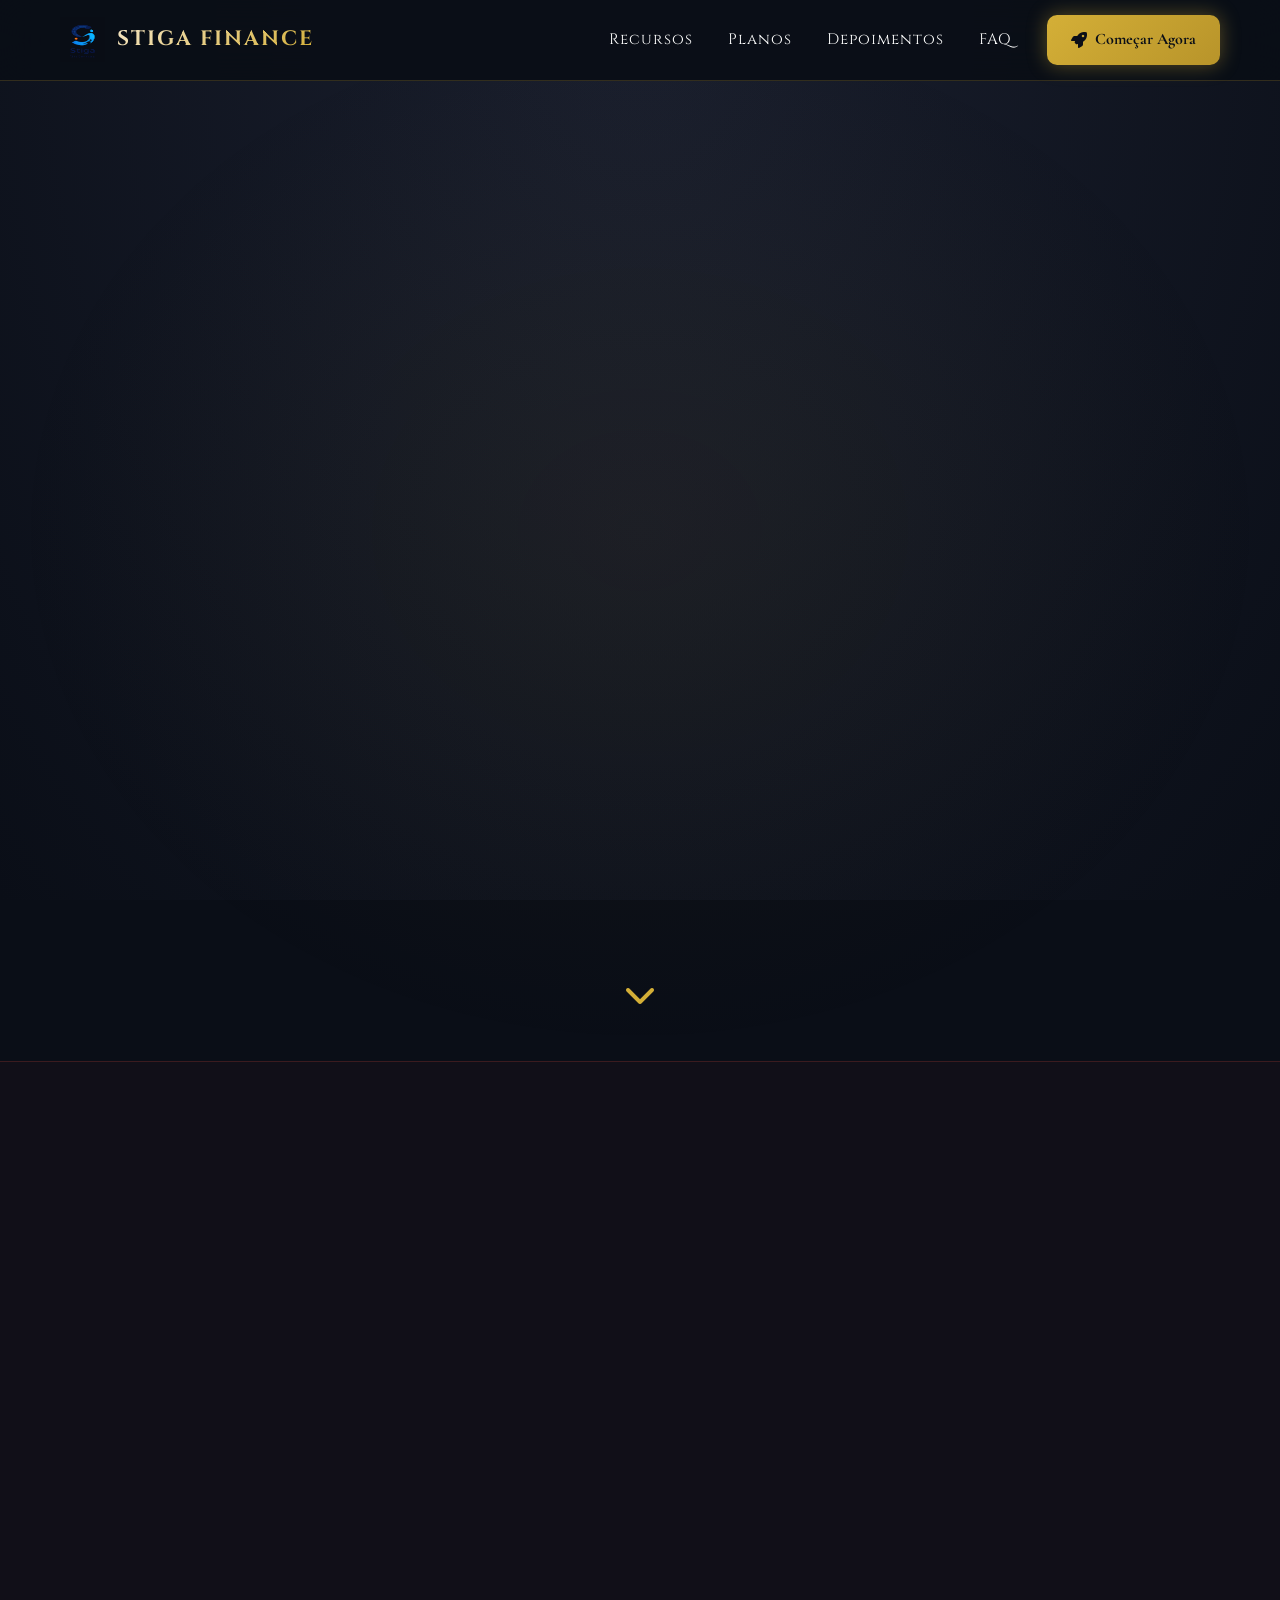
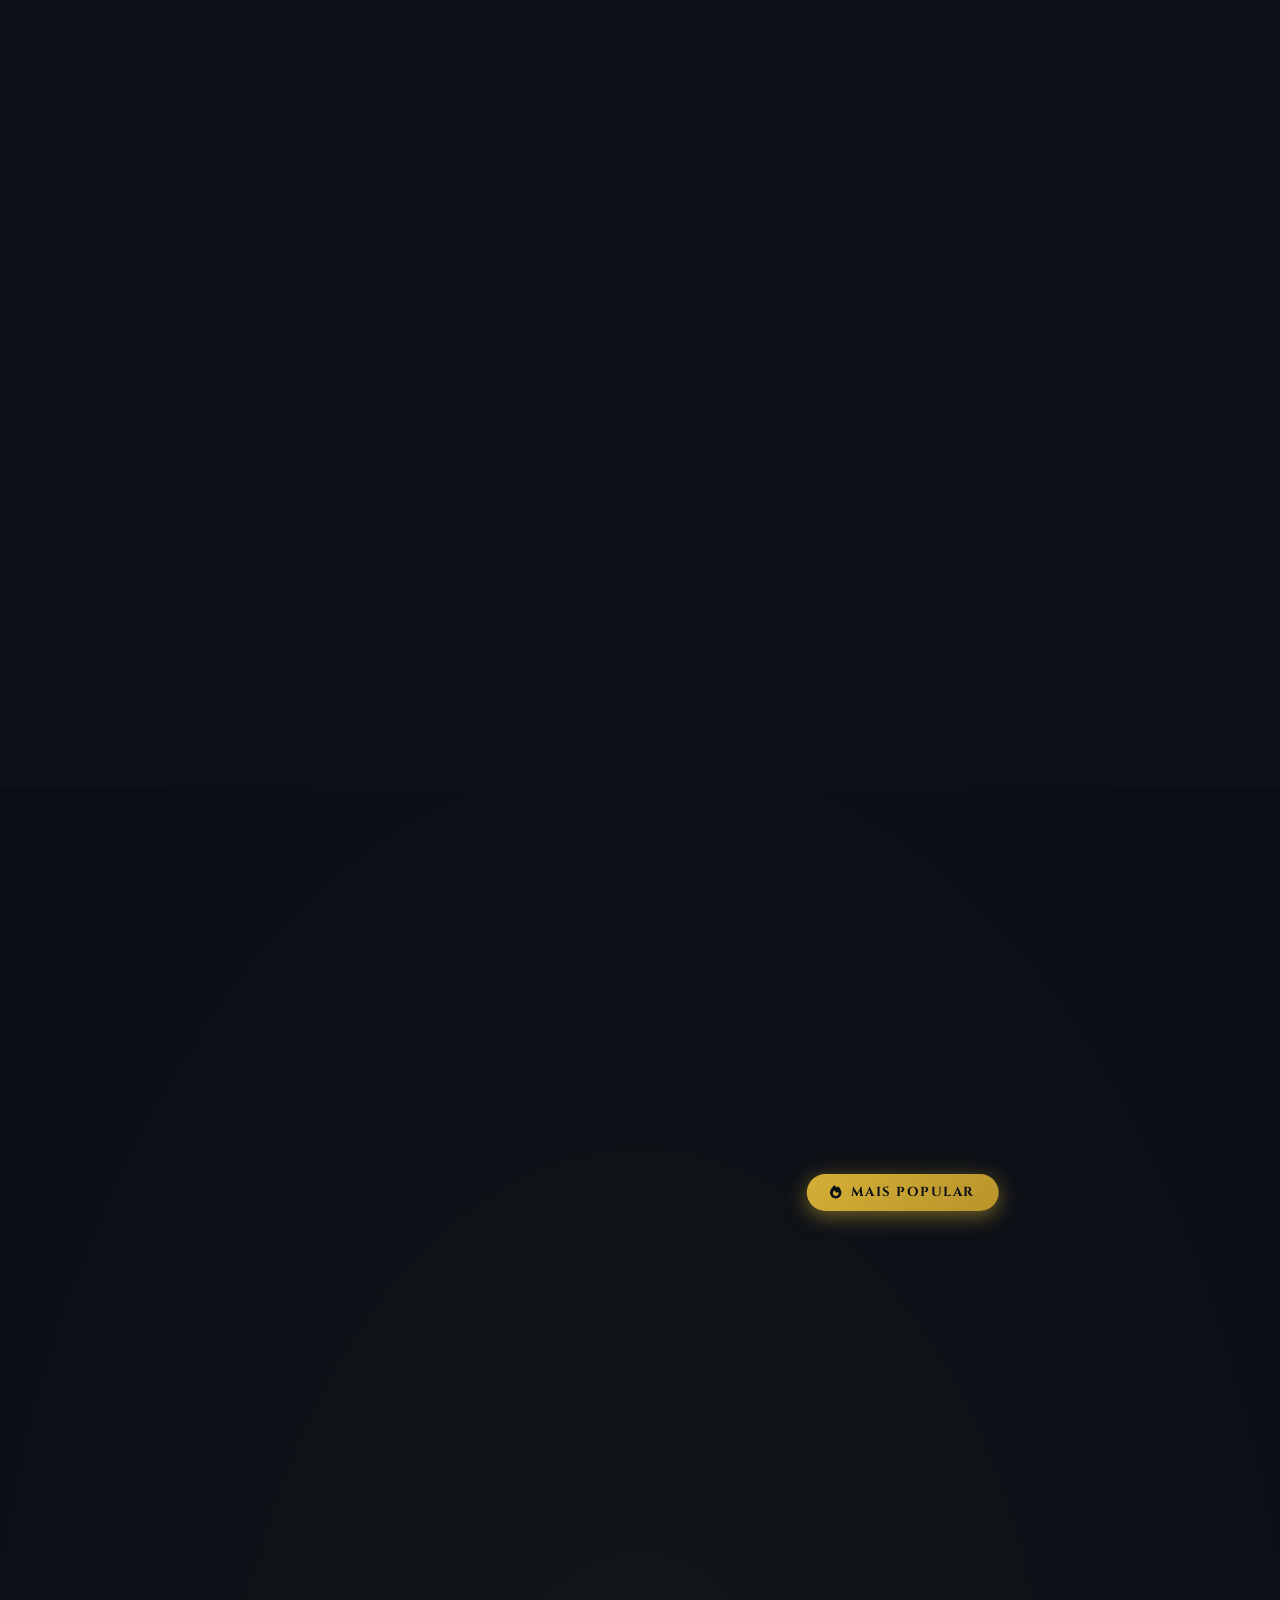
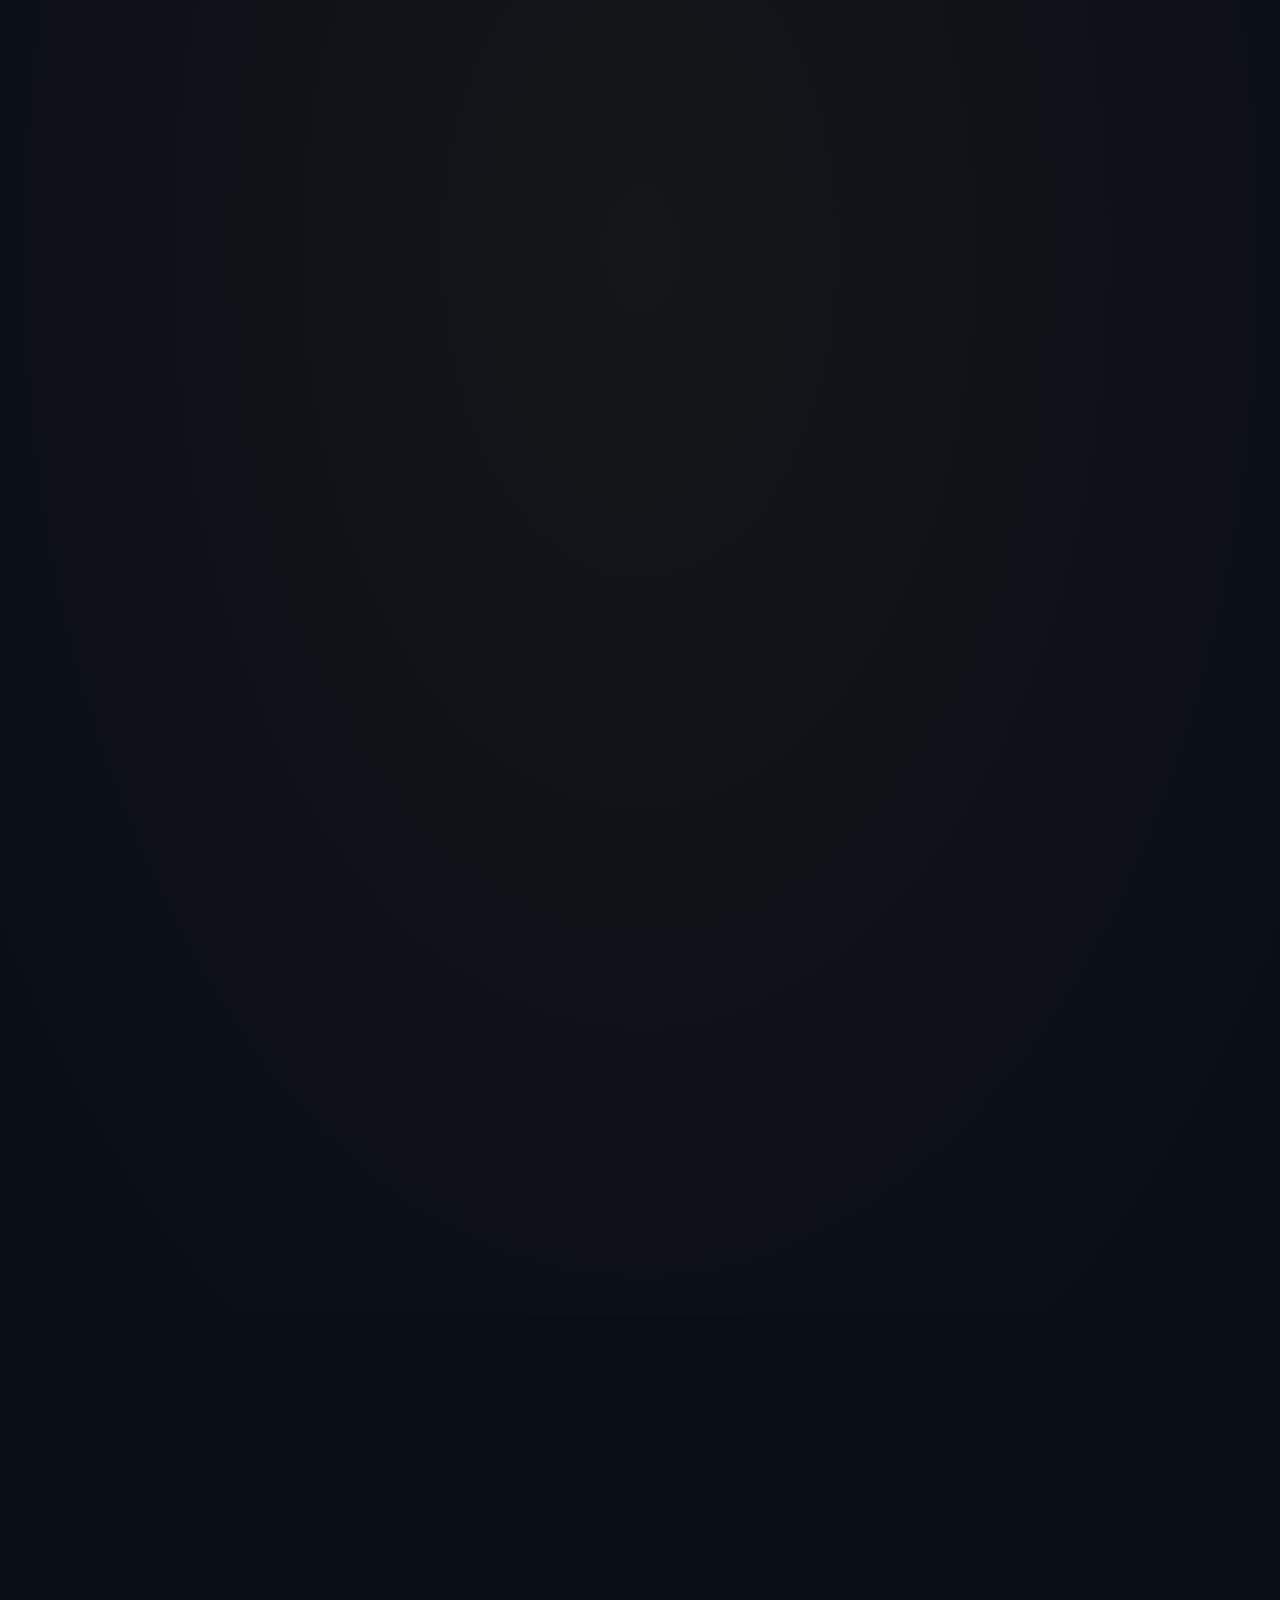
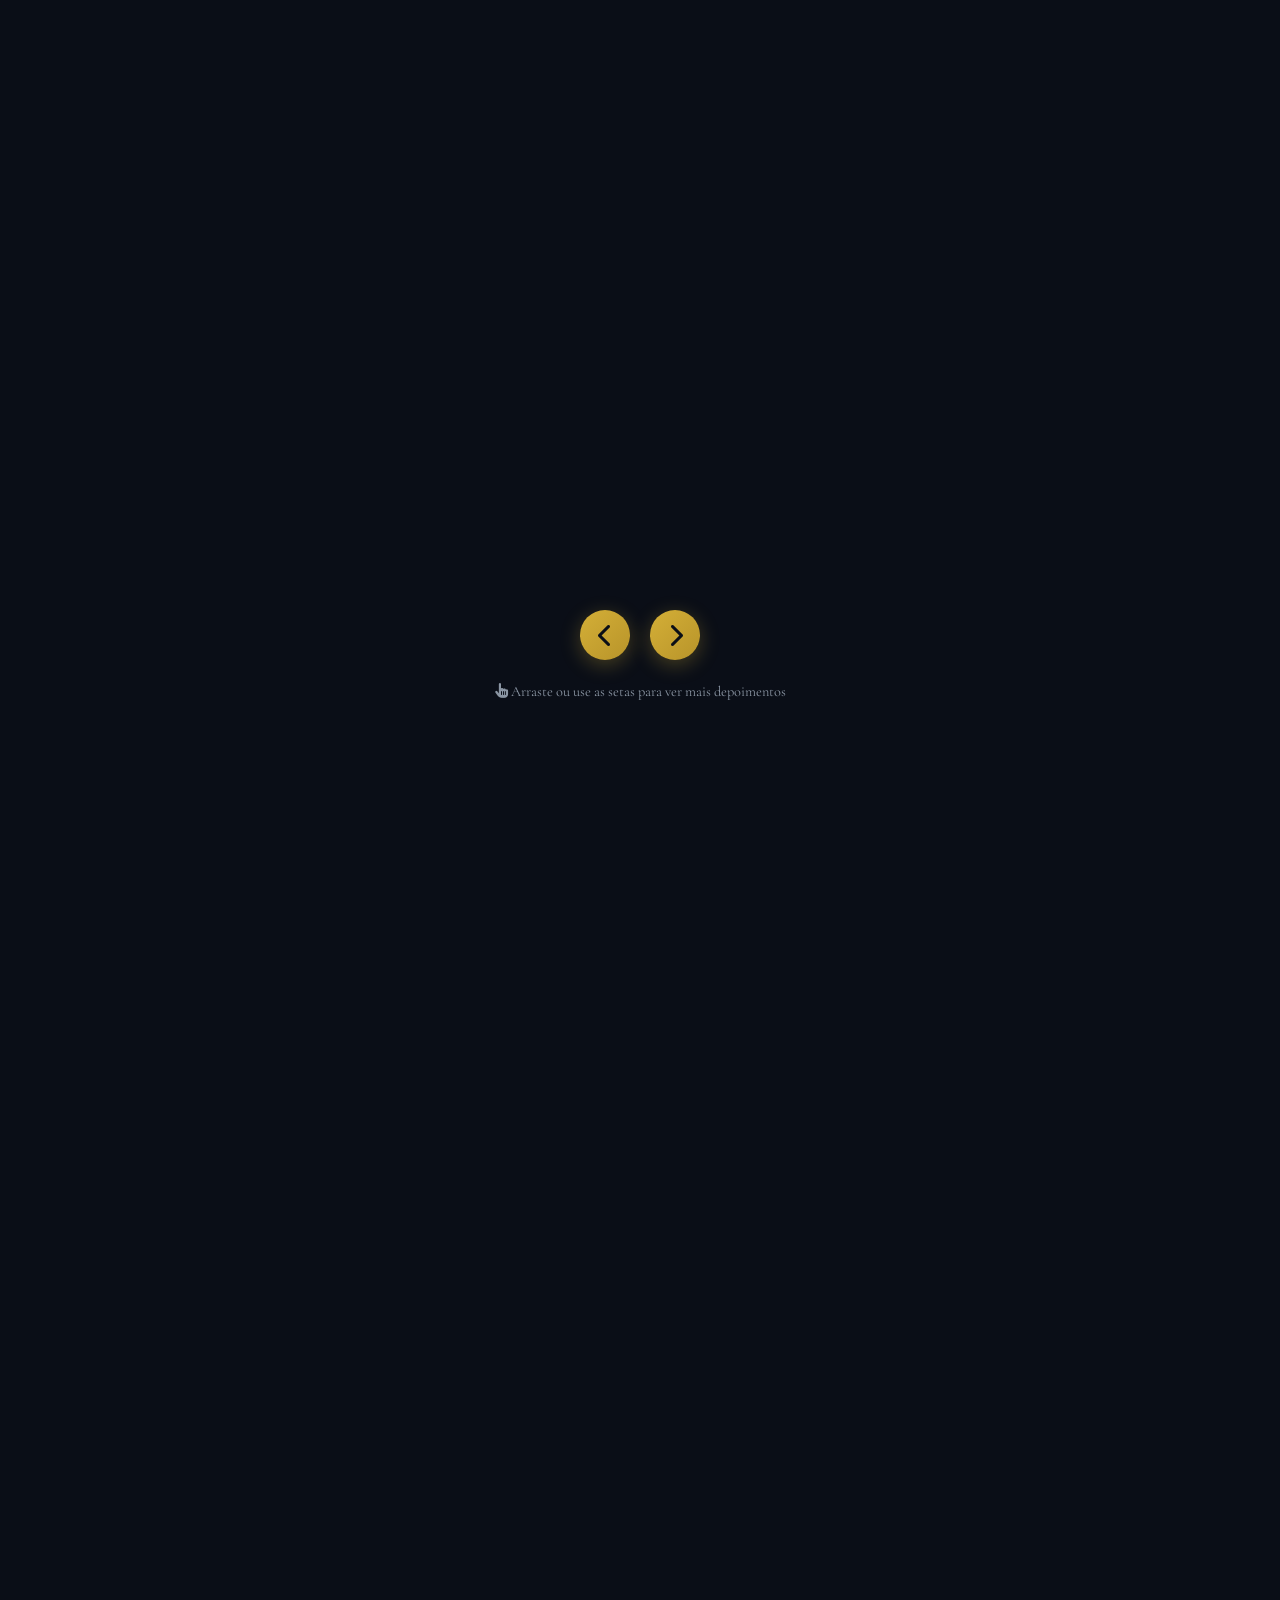
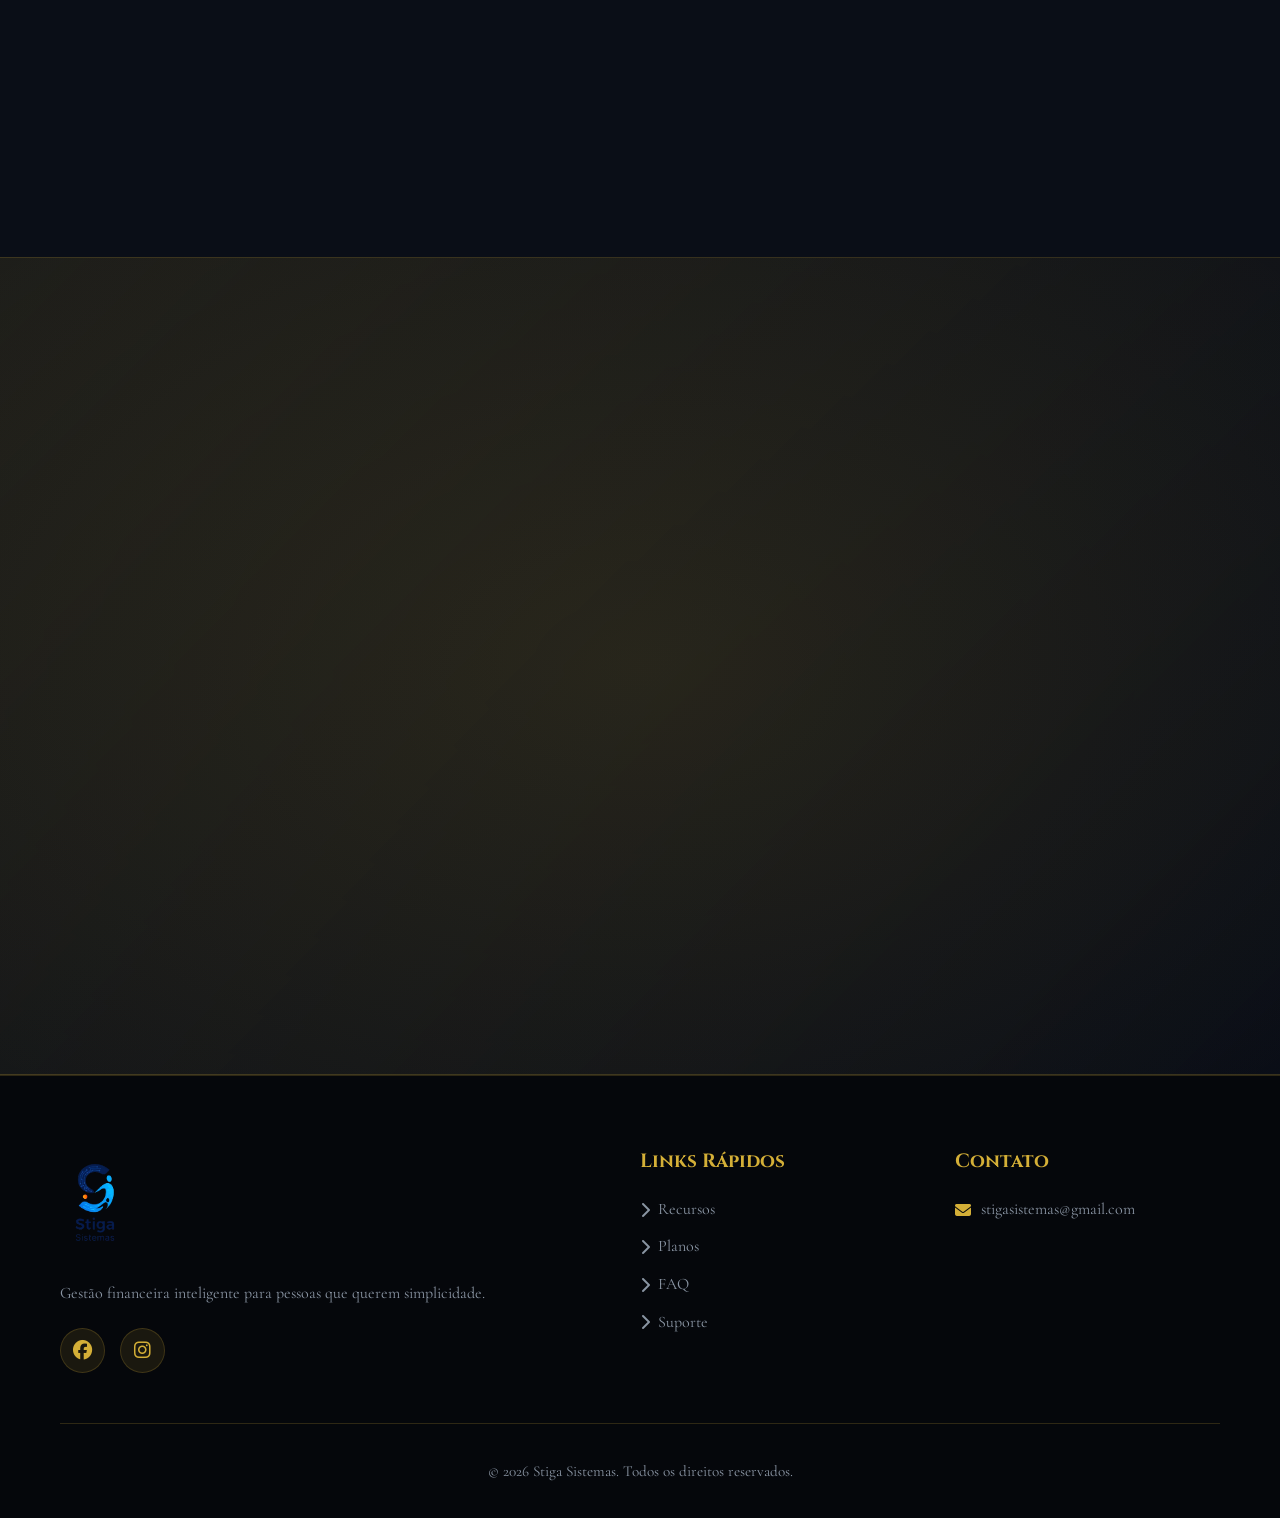
==== landing-page-pro.html @ 9b71aa1e "feat: landing page stiga finance" ====
<!DOCTYPE html>
<html lang="pt-BR">
<head>
    <meta charset="UTF-8">
    <meta name="viewport" content="width=device-width, initial-scale=1.0">
    <title>Stiga Finance - Gestão Financeira Inteligente | Abandone as Planilhas</title>
    <meta name="description" content="Pare de perder tempo com planilhas do Excel. Gerencie suas finanças de forma simples, rápida e organizada com o Stiga Finance. A partir de R$ 9,90/mês.">
    <link rel="icon" href="logo-stiga.png" type="image/png">
    <link href="https://fonts.googleapis.com/css2?family=Cinzel:wght@400;600;700&family=Cormorant+Garamond:wght@300;400;500;600&display=swap" rel="stylesheet">
    <link rel="stylesheet" href="https://cdnjs.cloudflare.com/ajax/libs/font-awesome/6.4.0/css/all.min.css">
    <link rel="stylesheet" href="landing-page-pro.css">
    <link rel="stylesheet" href="landing-mobile.css">
</head>
<body>
    <!-- PARTICLES BACKGROUND -->
    <div id="particles-js"></div>
    
    <!-- NAVEGAÇÃO -->
    <nav class="navbar" id="navbar">
        <div class="nav-container">
            <div class="nav-logo">
                <img src="logo-stiga.png" alt="Stiga Finance" class="logo-img">
                <span class="logo-text">STIGA FINANCE</span>
            </div>
            <div class="nav-links" id="navLinks">
                <a href="#recursos" class="nav-link">Recursos</a>
                <a href="#planos" class="nav-link">Planos</a>
                <a href="#depoimentos" class="nav-link">Depoimentos</a>
                <a href="#faq" class="nav-link">FAQ</a>
                <a href="#planos" class="btn-cta glow-btn">
                    <i class="fas fa-rocket"></i> Começar Agora
                </a>
            </div>
            <button class="mobile-menu-btn" onclick="toggleMobileMenu()">
                <span></span>
                <span></span>
                <span></span>
            </button>
        </div>
    </nav>

    <!-- HERO SECTION -->
    <section class="hero">
        <div class="hero-gradient"></div>
        <div class="hero-container">
            <div class="hero-content animate-on-scroll">
                <div class="hero-badge pulse-animation">
                    <i class="fas fa-fire"></i> Mais de 1.000 pessoas já organizaram suas finanças
                </div>
                <h1 class="hero-title">
                    Pare de <span class="highlight gradient-text">Sofrer</span> com<br>
                    <span class="typewriter">Planilhas do Excel</span>
                </h1>
                <p class="hero-subtitle">
                    Gerencie suas finanças de forma <strong>simples, rápida e organizada</strong>. 
                    Sem complicações, sem fórmulas quebradas, sem dores de cabeça.
                </p>
                
                <!-- STATS COUNTER -->
                <div class="stats-row">
                    <div class="stat-item">
                        <div class="stat-number" data-target="1000">0</div>
                        <div class="stat-label">Usuários Ativos</div>
                    </div>
                    <div class="stat-item">
                        <div class="stat-number" data-target="50000">0</div>
                        <div class="stat-label">Transações</div>
                    </div>
                    <div class="stat-item">
                        <div class="stat-number" data-target="98">0</div>
                        <div class="stat-label">% Satisfação</div>
                    </div>
                </div>

                <div class="hero-benefits">
                    <div class="benefit-item">
                        <i class="fas fa-check-circle"></i> Controle total de gastos
                    </div>
                    <div class="benefit-item">
                        <i class="fas fa-check-circle"></i> Parcelamentos organizados
                    </div>
                    <div class="benefit-item">
                        <i class="fas fa-check-circle"></i> Gráficos automáticos
                    </div>
                    <div class="benefit-item">
                        <i class="fas fa-check-circle"></i> Funciona em qualquer dispositivo
                    </div>
                </div>
                
                <div class="hero-cta">
                    <a href="#planos" class="btn-primary glow-btn mega-btn">
                        <span>Quero Organizar Minhas Finanças Agora</span>
                        <i class="fas fa-arrow-right"></i>
                    </a>
                    <p class="hero-guarantee">
                        <i class="fas fa-shield-alt"></i> Pagamento 100% seguro via Kiwify
                    </p>
                </div>
            </div>
            
            <div class="hero-video animate-on-scroll" data-delay="200">
                <div class="video-container floating">
                    <div class="video-glow"></div>
                    <div class="video-wrapper">
                        <div class="video-placeholder" id="videoPlaceholder">
                            <div class="play-button pulse-animation">
                                <i class="fas fa-play"></i>
                            </div>
                            <p><i class="fas fa-video"></i> Assista o vídeo e veja como funciona</p>
                        </div>
                        <!-- AQUI VAI SEU VÍDEO VSL -->
                        <!-- <iframe id="vslVideo" style="display:none;" src="SUA_URL_DO_VIDEO" frameborder="0" allowfullscreen></iframe> -->
                    </div>
                </div>
            </div>
        </div>
        
        <!-- SCROLL INDICATOR -->
        <div class="scroll-indicator">
            <i class="fas fa-chevron-down"></i>
        </div>
    </section>

    <!-- PROBLEMA -->
    <section class="problem">
        <div class="container">
            <div class="section-header animate-on-scroll">
                <div class="section-badge">
                    <i class="fas fa-exclamation-triangle"></i> OS PROBLEMAS
                </div>
                <h2 class="section-title">Você Está Cansado de...</h2>
            </div>
            <div class="problem-grid">
                <div class="problem-card animate-on-scroll card-hover" data-delay="0">
                    <div class="card-glow"></div>
                    <div class="problem-icon shake-on-hover">😫</div>
                    <h3>Planilhas Complicadas</h3>
                    <p>Fórmulas quebradas, células perdidas, arquivos corrompidos...</p>
                    <div class="card-shine"></div>
                </div>
                <div class="problem-card animate-on-scroll card-hover" data-delay="100">
                    <div class="card-glow"></div>
                    <div class="problem-icon shake-on-hover">⏰</div>
                    <h3>Perder Tempo</h3>
                    <p>Horas formatando, organizando e tentando fazer a planilha funcionar...</p>
                    <div class="card-shine"></div>
                </div>
                <div class="problem-card animate-on-scroll card-hover" data-delay="200">
                    <div class="card-glow"></div>
                    <div class="problem-icon shake-on-hover">😰</div>
                    <h3>Não Saber Onde Está o Dinheiro</h3>
                    <p>Dinheiro some e você não sabe para onde foi...</p>
                    <div class="card-shine"></div>
                </div>
                <div class="problem-card animate-on-scroll card-hover" data-delay="300">
                    <div class="card-glow"></div>
                    <div class="problem-icon shake-on-hover">💸</div>
                    <h3>Contas Atrasadas</h3>
                    <p>Esquece parcelamentos e acaba pagando juros...</p>
                    <div class="card-shine"></div>
                </div>
            </div>
        </div>
    </section>

    <!-- SOLUÇÃO -->
    <section class="solution">
        <div class="container">
            <div class="solution-content">
                <div class="solution-text animate-on-scroll">
                    <div class="section-badge">
                        <i class="fas fa-lightbulb"></i> A SOLUÇÃO
                    </div>
                    <h2 class="section-title">
                        Stiga Finance:<br>
                        <span class="highlight gradient-text">Tudo em um Só Lugar</span>
                    </h2>
                    <p class="solution-description">
                        Um sistema completo de gestão financeira feito especialmente para pessoas que 
                        <strong>querem simplicidade</strong> e <strong>organização</strong>, sem complicação.
                    </p>
                    <ul class="solution-list">
                        <li class="fade-in-item">
                            <i class="fas fa-sparkles"></i>
                            <div>
                                <strong>Interface simples e intuitiva</strong>
                                <span>Qualquer pessoa usa</span>
                            </div>
                        </li>
                        <li class="fade-in-item">
                            <i class="fas fa-chart-line"></i>
                            <div>
                                <strong>Gráficos automáticos</strong>
                                <span>Visualize seus gastos instantaneamente</span>
                            </div>
                        </li>
                        <li class="fade-in-item">
                            <i class="fas fa-credit-card"></i>
                            <div>
                                <strong>Controle de parcelamentos</strong>
                                <span>Nunca mais esqueça uma conta</span>
                            </div>
                        </li>
                        <li class="fade-in-item">
                            <i class="fas fa-bullseye"></i>
                            <div>
                                <strong>Metas financeiras</strong>
                                <span>Economize de verdade</span>
                            </div>
                        </li>
                        <li class="fade-in-item">
                            <i class="fas fa-mobile-alt"></i>
                            <div>
                                <strong>Funciona em qualquer lugar</strong>
                                <span>Celular, tablet ou computador</span>
                            </div>
                        </li>
                        <li class="fade-in-item">
                            <i class="fas fa-cloud"></i>
                            <div>
                                <strong>Dados sempre salvos na nuvem</strong>
                                <span>Nunca perca nada</span>
                            </div>
                        </li>
                    </ul>
                </div>
                <div class="solution-image animate-on-scroll" data-delay="200">
                    <div class="mockup-3d floating">
                        <div class="mockup-glow"></div>
                        <div class="mockup-browser">
                            <div class="browser-header">
                                <span></span><span></span><span></span>
                            </div>
                            <img src="stiga-dashboard-complete.png" alt="Stiga Finance Dashboard Completo" style="padding: 0; width: 100%; border-radius: 0 0 20px 20px;">
                        </div>
                    </div>
                </div>
            </div>
        </div>
    </section>

    <!-- RECURSOS -->
    <section id="recursos" class="features">
        <div class="container">
            <div class="section-header animate-on-scroll">
                <div class="section-badge">
                    <i class="fas fa-star"></i> RECURSOS
                </div>
                <h2 class="section-title">
                    Tudo que Você Precisa para<br>
                    <span class="highlight gradient-text">Controlar Suas Finanças</span>
                </h2>
            </div>
            <div class="features-grid">
                <div class="feature-card animate-on-scroll card-3d" data-delay="0">
                    <div class="feature-icon-wrapper">
                        <i class="fas fa-wallet feature-icon"></i>
                    </div>
                    <h3>Créditos e Débitos</h3>
                    <p>Registre todas suas entradas e saídas de dinheiro em segundos</p>
                    <div class="card-shine"></div>
                </div>
                <div class="feature-card animate-on-scroll card-3d" data-delay="50">
                    <div class="feature-icon-wrapper">
                        <i class="fas fa-chart-pie feature-icon"></i>
                    </div>
                    <h3>Gráficos Inteligentes</h3>
                    <p>Veja para onde seu dinheiro está indo com gráficos automáticos</p>
                    <div class="card-shine"></div>
                </div>
                <div class="feature-card animate-on-scroll card-3d" data-delay="100">
                    <div class="feature-icon-wrapper">
                        <i class="fas fa-receipt feature-icon"></i>
                    </div>
                    <h3>Parcelamentos</h3>
                    <p>Gerencie todas as suas compras parceladas em um só lugar</p>
                    <div class="card-shine"></div>
                </div>
                <div class="feature-card animate-on-scroll card-3d" data-delay="150">
                    <div class="feature-icon-wrapper">
                        <i class="fas fa-bullseye feature-icon"></i>
                    </div>
                    <h3>Metas Financeiras</h3>
                    <p>Defina objetivos e acompanhe seu progresso em tempo real</p>
                    <div class="card-shine"></div>
                </div>
                <div class="feature-card animate-on-scroll card-3d" data-delay="200">
                    <div class="feature-icon-wrapper">
                        <i class="fas fa-calendar-alt feature-icon"></i>
                    </div>
                    <h3>Calendário</h3>
                    <p>Visualize todos os seus compromissos financeiros do mês</p>
                    <div class="card-shine"></div>
                </div>
                <div class="feature-card animate-on-scroll card-3d" data-delay="250">
                    <div class="feature-icon-wrapper">
                        <i class="fas fa-paperclip feature-icon"></i>
                    </div>
                    <h3>Anexar Comprovantes</h3>
                    <p>Guarde fotos de notas fiscais e recibos junto com cada transação</p>
                    <div class="card-shine"></div>
                </div>
                <div class="feature-card animate-on-scroll card-3d" data-delay="300">
                    <div class="feature-icon-wrapper">
                        <i class="fas fa-tags feature-icon"></i>
                    </div>
                    <h3>Tags e Categorias</h3>
                    <p>Organize seus gastos por categorias personalizadas</p>
                    <div class="card-shine"></div>
                </div>
                <div class="feature-card animate-on-scroll card-3d" data-delay="350">
                    <div class="feature-icon-wrapper">
                        <i class="fas fa-file-export feature-icon"></i>
                    </div>
                    <h3>Exportar Dados</h3>
                    <p>Exporte relatórios em PDF ou CSV quando precisar</p>
                    <div class="card-shine"></div>
                </div>
                <div class="feature-card animate-on-scroll card-3d" data-delay="400">
                    <div class="feature-icon-wrapper">
                        <i class="fas fa-shield-alt feature-icon"></i>
                    </div>
                    <h3>100% Seguro</h3>
                    <p>Seus dados protegidos com criptografia de ponta</p>
                    <div class="card-shine"></div>
                </div>
            </div>
        </div>
    </section>

    <!-- COMPARAÇÃO -->
    <section class="comparison">
        <div class="container">
            <div class="section-header animate-on-scroll">
                <h2 class="section-title">Excel vs Stiga Finance</h2>
                <p class="section-subtitle">Veja a diferença</p>
            </div>
            <div class="comparison-table animate-on-scroll">
                <div class="comparison-col">
                    <div class="comparison-header excel">
                        <i class="fas fa-file-excel"></i>
                        <h3>Excel / Planilhas</h3>
                    </div>
                    <div class="comparison-item"><i class="fas fa-times-circle"></i> Complicado de usar</div>
                    <div class="comparison-item"><i class="fas fa-times-circle"></i> Fórmulas quebram</div>
                    <div class="comparison-item"><i class="fas fa-times-circle"></i> Ruim no celular</div>
                    <div class="comparison-item"><i class="fas fa-times-circle"></i> Sem backup automático</div>
                    <div class="comparison-item"><i class="fas fa-times-circle"></i> Gráficos manuais</div>
                    <div class="comparison-item"><i class="fas fa-times-circle"></i> Sem lembretes</div>
                </div>
                <div class="comparison-col highlight-col floating">
                    <div class="comparison-header stiga">
                        <i class="fas fa-crown"></i>
                        <h3>Stiga Finance</h3>
                        <span class="badge pulse-animation">MELHOR OPÇÃO</span>
                    </div>
                    <div class="comparison-item"><i class="fas fa-check-circle"></i> Super simples</div>
                    <div class="comparison-item"><i class="fas fa-check-circle"></i> Tudo automático</div>
                    <div class="comparison-item"><i class="fas fa-check-circle"></i> Perfeito no celular</div>
                    <div class="comparison-item"><i class="fas fa-check-circle"></i> Salva na nuvem</div>
                    <div class="comparison-item"><i class="fas fa-check-circle"></i> Gráficos automáticos</div>
                    <div class="comparison-item"><i class="fas fa-check-circle"></i> Alertas inteligentes</div>
                </div>
            </div>
        </div>
    </section>

    <!-- PLANOS -->
    <section id="planos" class="pricing">
        <div class="pricing-bg"></div>
        <div class="container">
            <div class="section-header animate-on-scroll">
                <div class="section-badge">
                    <i class="fas fa-tag"></i> PLANOS
                </div>
                <h2 class="section-title">Escolha o Melhor Plano para Você</h2>
                <p class="section-subtitle">Comece agora e organize suas finanças de uma vez por todas</p>
            </div>
            <div class="pricing-grid">
                <!-- PLANO MENSAL -->
                <div class="pricing-card animate-on-scroll card-3d" data-delay="0">
                    <div class="pricing-header">
                        <i class="fas fa-calendar-day pricing-icon"></i>
                        <h3>Mensal</h3>
                        <p class="pricing-subtitle">Experimente sem compromisso</p>
                    </div>
                    <div class="pricing-price">
                        <span class="currency">R$</span>
                        <span class="amount">9,90</span>
                        <span class="period">/mês</span>
                    </div>
                    <div class="pricing-billing">Cobrado mensalmente</div>
                    <ul class="pricing-features">
                        <li><i class="fas fa-check"></i> Acesso completo ao sistema</li>
                        <li><i class="fas fa-check"></i> Créditos e débitos ilimitados</li>
                        <li><i class="fas fa-check"></i> Gráficos e relatórios</li>
                        <li><i class="fas fa-check"></i> Backup na nuvem</li>
                        <li><i class="fas fa-check"></i> Suporte por email</li>
                        <li><i class="fas fa-check"></i> Atualizações grátis</li>
                    </ul>
                    <a href="https://pay.kiwify.com.br/GLyZazy" target="_blank" class="btn-pricing">
                        <i class="fas fa-shopping-cart"></i> Começar Agora
                    </a>
                    <div class="card-shine"></div>
                </div>

                <!-- PLANO ANUAL - DESTAQUE -->
                <div class="pricing-card-wrapper">
                    <div class="popular-badge pulse-animation">
                        <i class="fas fa-fire"></i> MAIS POPULAR
                    </div>
                    <div class="pricing-card featured animate-on-scroll card-3d floating" data-delay="100">
                    <div class="pricing-header">
                        <i class="fas fa-crown pricing-icon"></i>
                        <h3>Anual</h3>
                        <p class="pricing-subtitle">Melhor custo-benefício</p>
                    </div>
                    <div class="pricing-price">
                        <span class="currency">R$</span>
                        <span class="amount gradient-text">89,10</span>
                        <span class="period">/ano</span>
                    </div>
                    <div class="pricing-billing">
                        <span class="original-price">De R$ 118,80</span>
                        <span class="discount">ou 9x R$ 9,90</span>
                    </div>
                    <div class="pricing-savings">
                        <div class="savings-badge glow-effect">
                            <i class="fas fa-gift"></i>
                            <strong>3 MESES GRÁTIS</strong>
                            <span>Economize R$ 29,70</span>
                        </div>
                    </div>
                    <ul class="pricing-features">
                        <li><i class="fas fa-check"></i> <strong>Tudo do plano mensal</strong></li>
                        <li><i class="fas fa-check"></i> <strong>3 meses de bônus</strong></li>
                        <li><i class="fas fa-check"></i> Melhor economia</li>
                        <li><i class="fas fa-check"></i> Pague uma vez, use o ano todo</li>
                        <li><i class="fas fa-check"></i> Suporte prioritário</li>
                        <li><i class="fas fa-check"></i> Acesso vitalício a novos recursos</li>
                    </ul>
                    <a href="https://pay.kiwify.com.br/3MvmGIX" target="_blank" class="btn-pricing glow-btn">
                        <i class="fas fa-bolt"></i> Quero o Desconto
                    </a>
                    <p class="pricing-note"><i class="fas fa-clock"></i> Oferta por tempo limitado</p>
                    <div class="urgency-box">
                        <p class="urgency-label">⏰ OFERTA EXPIRA EM</p>
                        <div id="countdown">23:59:59</div>
                        <p class="urgency-vagas">🔥 <span id="vagas-count">23</span> vagas restantes neste preço</p>
                    </div>
                </div><!-- /pricing-card-wrapper -->
            </div>
            <div class="pricing-guarantee animate-on-scroll">
                <div class="guarantee-icon">
                    <i class="fas fa-shield-alt"></i>
                </div>
                <div class="guarantee-text">
                    <strong>Garantia de 100% de Segurança</strong>
                    <p>Pagamento processado pela Kiwify, uma das plataformas mais seguras do Brasil</p>
                </div>
            </div>

            <div class="guarantee-strip animate-on-scroll">
                <div class="guarantee-icon">🛡️</div>
                <h4 class="guarantee-title">GARANTIA DE 7 DIAS</h4>
                <p class="guarantee-text">Não ficou satisfeito? Devolvemos 100% do seu dinheiro.<br>Sem perguntas, sem burocracia.</p>
            </div>

        </div>
    </section>

    <!-- DEPOIMENTOS -->
    <section id="depoimentos" class="testimonials">
        <div class="container">
            <div class="section-header animate-on-scroll">
                <div class="section-badge">
                    <i class="fas fa-star"></i> DEPOIMENTOS
                </div>
                <h2 class="section-title">O Que Nossos Clientes Dizem</h2>
                <div class="rating-display">
                    <div class="stars-large">★★★★★</div>
                    <p>4.9/5.0 baseado em 247 avaliações</p>
                </div>
            </div>
            <div class="testimonials-carousel">
                <!-- DEPOIMENTO 1 -->
                <div class="testimonial-card animate-on-scroll card-hover" data-delay="0">
                    <div class="testimonial-header">
                        <img src="https://i.pravatar.cc/150?img=5" alt="Maria Silva" class="testimonial-avatar">
                        <div class="testimonial-info">
                            <strong>Maria Silva</strong>
                            <span>Empresária, São Paulo</span>
                            <div class="stars">★★★★★</div>
                        </div>
                    </div>
                    <p class="testimonial-text">
                        "Finalmente abandonei o Excel! O Stiga Finance é simples demais de usar e me ajudou 
                        a economizar mais de R$ 500 no primeiro mês."
                    </p>
                    <div class="card-shine"></div>
                </div>

                <!-- DEPOIMENTO 2 -->
                <div class="testimonial-card animate-on-scroll card-hover" data-delay="100">
                    <div class="testimonial-header">
                        <img src="https://i.pravatar.cc/150?img=12" alt="João Santos" class="testimonial-avatar">
                        <div class="testimonial-info">
                            <strong>João Santos</strong>
                            <span>Autônomo, Rio de Janeiro</span>
                            <div class="stars">★★★★★</div>
                        </div>
                    </div>
                    <p class="testimonial-text">
                        "Sempre perdia o controle dos parcelamentos. Agora com o Stiga Finance, 
                        consigo ver tudo de forma clara e nunca mais atrasei uma conta!"
                    </p>
                    <div class="card-shine"></div>
                </div>

                <!-- DEPOIMENTO 3 -->
                <div class="testimonial-card animate-on-scroll card-hover" data-delay="200">
                    <div class="testimonial-header">
                        <img src="https://i.pravatar.cc/150?img=20" alt="Ana Costa" class="testimonial-avatar">
                        <div class="testimonial-info">
                            <strong>Ana Costa</strong>
                            <span>Professora, Minas Gerais</span>
                            <div class="stars">★★★★★</div>
                        </div>
                    </div>
                    <p class="testimonial-text">
                        "Melhor investimento que fiz! R$ 9,90 não é nada perto da paz que tenho 
                        sabendo exatamente para onde meu dinheiro está indo."
                    </p>
                    <div class="card-shine"></div>
                </div>

                <!-- DEPOIMENTO 4 -->
                <div class="testimonial-card animate-on-scroll card-hover" data-delay="0">
                    <div class="testimonial-header">
                        <img src="https://i.pravatar.cc/150?img=33" alt="Pedro Oliveira" class="testimonial-avatar">
                        <div class="testimonial-info">
                            <strong>Pedro Oliveira</strong>
                            <span>Designer, Paraná</span>
                            <div class="stars">★★★★★</div>
                        </div>
                    </div>
                    <p class="testimonial-text">
                        "A interface é linda e super intuitiva! Como designer, sou exigente com UX e o Stiga 
                        Finance me surpreendeu. Minha esposa que não é de tecnologia também usa sem problemas."
                    </p>
                    <div class="card-shine"></div>
                </div>

                <!-- DEPOIMENTO 5 -->
                <div class="testimonial-card animate-on-scroll card-hover" data-delay="100">
                    <div class="testimonial-header">
                        <img src="https://i.pravatar.cc/150?img=47" alt="Carla Mendes" class="testimonial-avatar">
                        <div class="testimonial-info">
                            <strong>Carla Mendes</strong>
                            <span>Advogada, Bahia</span>
                            <div class="stars">★★★★★</div>
                        </div>
                    </div>
                    <p class="testimonial-text">
                        "Os gráficos me ajudaram a entender onde estava gastando demais. Cortei despesas 
                        desnecessárias e já no segundo mês tinha economizado o suficiente para viajar!"
                    </p>
                    <div class="card-shine"></div>
                </div>

                <!-- DEPOIMENTO 6 -->
                <div class="testimonial-card animate-on-scroll card-hover" data-delay="200">
                    <div class="testimonial-header">
                        <img src="https://i.pravatar.cc/150?img=68" alt="Roberto Lima" class="testimonial-avatar">
                        <div class="testimonial-info">
                            <strong>Roberto Lima</strong>
                            <span>Comerciante, Pernambuco</span>
                            <div class="stars">★★★★★</div>
                        </div>
                    </div>
                    <p class="testimonial-text">
                        "Como comerciante, preciso separar dinheiro pessoal do negócio. O Stiga Finance me ajudou 
                        nisso e pela primeira vez em anos consegui montar uma reserva de emergência!"
                    </p>
                    <div class="card-shine"></div>
                </div>

                <!-- DEPOIMENTO 7 -->
                <div class="testimonial-card animate-on-scroll card-hover" data-delay="0">
                    <div class="testimonial-header">
                        <img src="https://i.pravatar.cc/150?img=32" alt="Fernanda Alves" class="testimonial-avatar">
                        <div class="testimonial-info">
                            <strong>Fernanda Alves</strong>
                            <span>Enfermeira, Ceará</span>
                            <div class="stars">★★★★★</div>
                        </div>
                    </div>
                    <p class="testimonial-text">
                        "Com meus turnos irregulares, eu sempre me perdia nas contas. Agora o Stiga Finance me 
                        avisa tudo! Nunca mais esqueci de pagar uma conta. Recomendo muito!"
                    </p>
                    <div class="card-shine"></div>
                </div>

                <!-- DEPOIMENTO 8 -->
                <div class="testimonial-card animate-on-scroll card-hover" data-delay="100">
                    <div class="testimonial-header">
                        <img src="https://i.pravatar.cc/150?img=59" alt="Carlos Rodrigues" class="testimonial-avatar">
                        <div class="testimonial-info">
                            <strong>Carlos Rodrigues</strong>
                            <span>Engenheiro, Santa Catarina</span>
                            <div class="stars">★★★★★</div>
                        </div>
                    </div>
                    <p class="testimonial-text">
                        "Testei vários aplicativos e o Stiga Finance é disparado o melhor! Funciona perfeitamente 
                        no celular e no computador. Sincroniza tudo na nuvem automaticamente."
                    </p>
                    <div class="card-shine"></div>
                </div>

                <!-- DEPOIMENTO 9 -->
                <div class="testimonial-card animate-on-scroll card-hover" data-delay="200">
                    <div class="testimonial-header">
                        <img src="https://i.pravatar.cc/150?img=44" alt="Juliana Martins" class="testimonial-avatar">
                        <div class="testimonial-info">
                            <strong>Juliana Martins</strong>
                            <span>Psicóloga, Goiás</span>
                            <div class="stars">★★★★★</div>
                        </div>
                    </div>
                    <p class="testimonial-text">
                        "A função de metas financeiras mudou minha vida! Consegui juntar dinheiro para abrir meu 
                        próprio consultório em apenas 8 meses. Sem o Stiga seria impossível!"
                    </p>
                    <div class="card-shine"></div>
                </div>
            </div>
            
            <!-- Navegação do Carousel -->
            <div class="carousel-nav">
                <button class="carousel-btn" onclick="scrollTestimonials('left')">
                    <i class="fas fa-chevron-left"></i>
                </button>
                <button class="carousel-btn" onclick="scrollTestimonials('right')">
                    <i class="fas fa-chevron-right"></i>
                </button>
            </div>
            
            <div class="scroll-indicator-testimonials">
                <i class="fas fa-hand-pointer"></i> Arraste ou use as setas para ver mais depoimentos
            </div>
        </div>
    </section>

    <!-- FAQ -->
    <section id="faq" class="faq">
        <div class="container">
            <div class="section-header animate-on-scroll">
                <div class="section-badge">
                    <i class="fas fa-question-circle"></i> FAQ
                </div>
                <h2 class="section-title">Perguntas Frequentes</h2>
            </div>
            <div class="faq-list">
                <div class="faq-item animate-on-scroll" data-delay="0">
                    <button class="faq-question" onclick="toggleFaq(this)">
                        <span><i class="fas fa-credit-card"></i> Como funciona o pagamento?</span>
                        <i class="fas fa-plus faq-icon"></i>
                    </button>
                    <div class="faq-answer">
                        <p>O pagamento é processado de forma 100% segura pela Kiwify. Você pode pagar com cartão de crédito, boleto ou PIX. Após a confirmação do pagamento, você recebe o acesso imediatamente por email.</p>
                    </div>
                </div>
                <div class="faq-item animate-on-scroll" data-delay="50">
                    <button class="faq-question" onclick="toggleFaq(this)">
                        <span><i class="fas fa-mobile-alt"></i> Funciona no celular?</span>
                        <i class="fas fa-plus faq-icon"></i>
                    </button>
                    <div class="faq-answer">
                        <p>Sim! O Stiga Finance foi desenvolvido para funcionar perfeitamente em celular, tablet e computador. Você pode acessar de qualquer dispositivo, a qualquer momento.</p>
                    </div>
                </div>
                <div class="faq-item animate-on-scroll" data-delay="100">
                    <button class="faq-question" onclick="toggleFaq(this)">
                        <span><i class="fas fa-lock"></i> Meus dados estão seguros?</span>
                        <i class="fas fa-plus faq-icon"></i>
                    </button>
                    <div class="faq-answer">
                        <p>Com certeza! Usamos criptografia de ponta e armazenamento seguro no Firebase (Google Cloud). Seus dados são salvos automaticamente na nuvem e apenas você tem acesso a eles.</p>
                    </div>
                </div>
                <div class="faq-item animate-on-scroll" data-delay="150">
                    <button class="faq-question" onclick="toggleFaq(this)">
                        <span><i class="fas fa-times-circle"></i> Posso cancelar a qualquer momento?</span>
                        <i class="fas fa-plus faq-icon"></i>
                    </button>
                    <div class="faq-answer">
                        <p>Sim! No plano mensal, você pode cancelar quando quiser. No plano anual, você tem acesso garantido por 12 meses.</p>
                    </div>
                </div>
                <div class="faq-item animate-on-scroll" data-delay="200">
                    <button class="faq-question" onclick="toggleFaq(this)">
                        <span><i class="fas fa-download"></i> Preciso instalar algum programa?</span>
                        <i class="fas fa-plus faq-icon"></i>
                    </button>
                    <div class="faq-answer">
                        <p>Não! O Stiga Finance funciona direto no navegador. Basta acessar o link que você recebe por email e começar a usar.</p>
                    </div>
                </div>
                <div class="faq-item animate-on-scroll" data-delay="250">
                    <button class="faq-question" onclick="toggleFaq(this)">
                        <span><i class="fas fa-headset"></i> Tem suporte se eu tiver dúvidas?</span>
                        <i class="fas fa-plus faq-icon"></i>
                    </button>
                    <div class="faq-answer">
                        <p>Sim! Oferecemos suporte por email (stigasistemas@gmail.com). No plano anual, você tem suporte prioritário.</p>
                    </div>
                </div>
            </div>
        </div>
    </section>

    <!-- CTA FINAL -->
    <section class="final-cta">
        <div class="cta-gradient"></div>
        <div class="container">
            <div class="cta-content animate-on-scroll">
                <div class="cta-icon pulse-animation">
                    <i class="fas fa-rocket"></i>
                </div>
                <h2>Pronto para Organizar Suas Finanças?</h2>
                <p>Junte-se a mais de 1.000 pessoas que já abandonaram as planilhas</p>
                <a href="#planos" class="btn-primary glow-btn mega-btn">
                    <span>Começar Agora por Apenas R$ 9,90/mês</span>
                    <i class="fas fa-arrow-right"></i>
                </a>
                <p class="cta-note">
                    <i class="fas fa-check-circle"></i> Acesso imediato • 
                    <i class="fas fa-check-circle"></i> 100% seguro • 
                    <i class="fas fa-check-circle"></i> Sem surpresas
                </p>
            </div>
        </div>
    </section>

    <!-- FOOTER -->
    <footer class="footer">
        <div class="container">
            <div class="footer-content">
                <div class="footer-brand">
                    <img src="logo-stiga.png" alt="Stiga Finance" class="footer-logo">
                    <p>Gestão financeira inteligente para pessoas que querem simplicidade.</p>
                    <div class="social-links">
                        <a href="https://www.facebook.com/profile.php?id=61587669870824" target="_blank" class="social-link"><i class="fab fa-facebook"></i></a>
                        <a href="https://www.instagram.com/stigasistemas/" target="_blank" class="social-link"><i class="fab fa-instagram"></i></a>
                    </div>
                </div>
                <div class="footer-links">
                    <h4>Links Rápidos</h4>
                    <a href="#recursos"><i class="fas fa-chevron-right"></i> Recursos</a>
                    <a href="#planos"><i class="fas fa-chevron-right"></i> Planos</a>
                    <a href="#faq"><i class="fas fa-chevron-right"></i> FAQ</a>
                    <a href="/cdn-cgi/l/email-protection#1a696e737d7b6973696e7f777b695a7d777b737634797577"><i class="fas fa-chevron-right"></i> Suporte</a>
                </div>
                <div class="footer-contact">
                    <h4>Contato</h4>
                    <p><i class="fas fa-envelope"></i> stigasistemas@gmail.com</p>
                </div>
            </div>
            <div class="footer-bottom">
                <p>&copy; 2026 Stiga Sistemas. Todos os direitos reservados.</p>
        </div>
    </footer>

    <button class="scroll-top" id="scrollTop">
        <i class="fas fa-arrow-up"></i>
    </button>

    <script src="https://cdn.jsdelivr.net/npm/particles.js@2.0.0/particles.min.js"></script>
    <script src="landing-page-pro.js"></script>

</div></div>
</body>
</html>
---- landing-page-pro.css ----
/* ================================================================
   STIGA FINANCE - LANDING PAGE ULTRA PROFISSIONAL
   Design premium com animações e efeitos avançados
   ================================================================ */

@import url('https://fonts.googleapis.com/css2?family=Cinzel:wght@400;600;700&family=Cormorant+Garamond:wght@300;400;500;600&display=swap');

:root {
    --gold: #D4AF37;
    --gold-light: #F4E5C3;
    --gold-dark: #B8942A;
    --bg: #0A0E17;
    --bg-card: rgba(20, 25, 40, 0.95);
    --text: #FFFFFF;
    --text-muted: #8A95A3;
    --success: #2ECC71;
    --danger: #E74C3C;
    --border: rgba(212, 175, 55, 0.2);
    --glow: 0 0 20px rgba(212, 175, 55, 0.5);
}

* {
    margin: 0;
    padding: 0;
    box-sizing: border-box;
}

html {
    scroll-behavior: smooth;
}

body {
    font-family: 'Cormorant Garamond', serif;
    background: #0A0E17;
    color: var(--text);
    line-height: 1.6;
    overflow-x: hidden;
}

.container {
    max-width: 1200px;
    margin: 0 auto;
    padding: 0 20px;
}

/* ================================================================
   PARTICLES BACKGROUND
   ================================================================ */
#particles-js {
    position: fixed;
    width: 100%;
    height: 100%;
    top: 0;
    left: 0;
    z-index: -1;
    background: radial-gradient(ellipse at top, #1a1f2e 0%, #0a0e17 100%);
}

/* ================================================================
   ANIMATIONS
   ================================================================ */
@keyframes fadeInUp {
    from {
        opacity: 0;
        transform: translateY(50px);
    }
    to {
        opacity: 1;
        transform: translateY(0);
    }
}

@keyframes float {
    0%, 100% { transform: translateY(0px); }
    50% { transform: translateY(-20px); }
}

@keyframes pulse {
    0%, 100% { transform: scale(1); }
    50% { transform: scale(1.05); }
}

@keyframes glow {
    0%, 100% { box-shadow: 0 0 20px rgba(212, 175, 55, 0.3); }
    50% { box-shadow: 0 0 40px rgba(212, 175, 55, 0.6); }
}

@keyframes shake {
    0%, 100% { transform: translateX(0); }
    25% { transform: translateX(-5px) rotate(-5deg); }
    75% { transform: translateX(5px) rotate(5deg); }
}

@keyframes gradient-shift {
    0% { background-position: 0% 50%; }
    50% { background-position: 100% 50%; }
    100% { background-position: 0% 50%; }
}

@keyframes typewriter {
    from { width: 0; }
    to { width: 100%; }
}

@keyframes blink {
    50% { border-color: transparent; }
}

@keyframes shine {
    0% { left: -100%; }
    100% { left: 200%; }
}

@keyframes rotate3d {
    0% { transform: rotateY(0deg); }
    100% { transform: rotateY(360deg); }
}

/* ================================================================
   UTILITY CLASSES
   ================================================================ */
.gradient-text {
    background: linear-gradient(135deg, var(--gold-light), var(--gold), var(--gold-dark));
    background-size: 200% 200%;
    -webkit-background-clip: text;
    -webkit-text-fill-color: transparent;
    background-clip: text;
    animation: gradient-shift 3s ease infinite;
}

.pulse-animation {
    animation: pulse 2s ease-in-out infinite;
}

.floating {
    animation: float 6s ease-in-out infinite;
}

.shake-on-hover:hover {
    animation: shake 0.5s;
}

.glow-effect {
    animation: glow 2s ease-in-out infinite;
}

.glow-btn {
    box-shadow: 0 0 20px rgba(212, 175, 55, 0.4);
    transition: all 0.3s;
}

.glow-btn:hover {
    box-shadow: 0 0 40px rgba(212, 175, 55, 0.8), 0 0 60px rgba(212, 175, 55, 0.4);
    transform: translateY(-3px);
}

/* ================================================================
   ANIMATE ON SCROLL
   ================================================================ */
.animate-on-scroll {
    opacity: 0;
    transform: translateY(50px);
    transition: opacity 0.8s ease, transform 0.8s ease;
}

.animate-on-scroll.animated {
    opacity: 1;
    transform: translateY(0);
}

/* ================================================================
   CARD EFFECTS
   ================================================================ */
.card-hover {
    transition: all 0.3s ease;
    position: relative;
    overflow: hidden;
}

.card-hover:hover {
    transform: translateY(-10px) scale(1.02);
}

.card-3d {
    position: relative;
    transform-style: preserve-3d;
    transition: transform 0.3s ease;
}

.card-3d:hover {
    transform: rotateY(5deg) rotateX(5deg) translateY(-10px);
}

.card-shine {
    position: absolute;
    top: 0;
    left: -100%;
    width: 50%;
    height: 100%;
    background: linear-gradient(90deg, transparent, rgba(255,255,255,0.1), transparent);
    transition: left 0.5s;
}

.card-hover:hover .card-shine,
.card-3d:hover .card-shine {
    animation: shine 0.75s;
}

.card-glow {
    position: absolute;
    top: 50%;
    left: 50%;
    width: 0;
    height: 0;
    border-radius: 50%;
    background: radial-gradient(circle, rgba(212,175,55,0.3) 0%, transparent 70%);
    transform: translate(-50%, -50%);
    transition: width 0.5s, height 0.5s;
}

.card-hover:hover .card-glow {
    width: 200%;
    height: 200%;
}

/* ================================================================
   NAVBAR
   ================================================================ */
.navbar {
    position: fixed;
    top: 0;
    left: 0;
    right: 0;
    background: rgba(10, 14, 23, 0.95);
    backdrop-filter: blur(20px);
    border-bottom: 1px solid var(--border);
    z-index: 1000;
    padding: 15px 0;
    transition: all 0.3s;
}

.navbar.scrolled {
    background: rgba(10, 14, 23, 0.98);
    box-shadow: 0 5px 30px rgba(0, 0, 0, 0.5);
    padding: 10px 0;
}

.nav-container {
    max-width: 1200px;
    margin: 0 auto;
    padding: 0 20px;
    display: flex;
    justify-content: space-between;
    align-items: center;
}

.nav-logo {
    display: flex;
    align-items: center;
    gap: 12px;
}

.logo-img {
    width: 45px;
    height: 45px;
    transition: transform 0.3s;
}

.logo-img:hover {
    transform: rotate(360deg) scale(1.1);
}

.logo-text {
    font-family: 'Cinzel', serif;
    font-size: 1.3rem;
    font-weight: 700;
    background: linear-gradient(135deg, var(--gold-light), var(--gold));
    -webkit-background-clip: text;
    -webkit-text-fill-color: transparent;
    letter-spacing: 2px;
}

.nav-links {
    display: flex;
    gap: 35px;
    align-items: center;
}

.nav-link {
    color: var(--text);
    text-decoration: none;
    font-family: 'Cinzel', serif;
    font-size: 0.95rem;
    letter-spacing: 1px;
    position: relative;
    transition: color 0.3s;
}

.nav-link::after {
    content: '';
    position: absolute;
    bottom: -5px;
    left: 0;
    width: 0;
    height: 2px;
    background: var(--gold);
    transition: width 0.3s;
}

.nav-link:hover {
    color: var(--gold);
}

.nav-link:hover::after {
    width: 100%;
}

.btn-cta {
    background: linear-gradient(135deg, var(--gold), var(--gold-dark));
    color: #0A0E17 !important;
    padding: 12px 24px;
    border-radius: 10px;
    font-weight: bold;
    display: inline-flex;
    align-items: center;
    gap: 8px;
    text-decoration: none;
}

.mobile-menu-btn {
    display: none;
    flex-direction: column;
    gap: 5px;
    background: none;
    border: none;
    cursor: pointer;
}

.mobile-menu-btn span {
    width: 28px;
    height: 3px;
    background: var(--gold);
    border-radius: 2px;
    transition: all 0.3s;
}

/* ================================================================
   HERO SECTION
   ================================================================ */
.hero {
    position: relative;
    padding: 180px 0 120px;
    min-height: 100vh;
    display: flex;
    align-items: center;
    overflow: hidden;
}

.hero-gradient {
    position: absolute;
    top: 0;
    left: 0;
    right: 0;
    height: 100%;
    background: radial-gradient(ellipse at center, rgba(212, 175, 55, 0.05), transparent 70%);
    pointer-events: none;
}

.hero-container {
    max-width: 1200px;
    margin: 0 auto;
    padding: 0 20px;
    display: grid;
    grid-template-columns: 1.1fr 0.9fr;
    gap: 60px;
    align-items: center;
}

.hero-badge {
    display: inline-flex;
    align-items: center;
    gap: 8px;
    background: rgba(212, 175, 55, 0.1);
    border: 1px solid var(--border);
    padding: 10px 20px;
    border-radius: 30px;
    font-size: 0.9rem;
    margin-bottom: 25px;
    color: var(--gold);
    backdrop-filter: blur(10px);
}

.hero-title {
    font-family: 'Cinzel', serif;
    font-size: 4rem;
    font-weight: 700;
    line-height: 1.1;
    margin-bottom: 25px;
}

.typewriter {
    overflow: hidden;
    border-right: 3px solid var(--gold);
    white-space: nowrap;
    animation: typewriter 3s steps(20) 1s 1 normal both, blink 0.75s step-end infinite;
}

.hero-subtitle {
    font-size: 1.4rem;
    color: var(--text-muted);
    margin-bottom: 40px;
    line-height: 1.8;
}

.stats-row {
    display: grid;
    grid-template-columns: repeat(3, 1fr);
    gap: 30px;
    margin-bottom: 40px;
}

.stat-item {
    text-align: center;
    padding: 20px;
    background: rgba(212, 175, 55, 0.05);
    border-radius: 15px;
    border: 1px solid var(--border);
    transition: transform 0.3s;
}

.stat-item:hover {
    transform: translateY(-5px);
}

.stat-number {
    font-family: 'Cinzel', serif;
    font-size: 2.5rem;
    font-weight: 700;
    color: var(--gold);
    margin-bottom: 5px;
}

.stat-label {
    font-size: 0.9rem;
    color: var(--text-muted);
}

.hero-benefits {
    display: grid;
    grid-template-columns: repeat(2, 1fr);
    gap: 15px;
    margin-bottom: 40px;
}

.benefit-item {
    display: flex;
    align-items: center;
    gap: 10px;
    font-size: 1.05rem;
}

.benefit-item i {
    color: var(--success);
    font-size: 1.2rem;
}

.hero-cta {
    display: flex;
    flex-direction: column;
    gap: 15px;
}

.btn-primary {
    display: inline-flex;
    align-items: center;
    justify-content: center;
    gap: 12px;
    background: linear-gradient(135deg, var(--gold), var(--gold-dark));
    color: #0A0E17;
    padding: 20px 40px;
    border-radius: 15px;
    text-decoration: none;
    font-family: 'Cinzel', serif;
    font-weight: 700;
    font-size: 1.15rem;
    letter-spacing: 1px;
    transition: all 0.3s;
    border: none;
    cursor: pointer;
    box-shadow: 0 10px 40px rgba(212, 175, 55, 0.3);
}

.btn-primary:hover {
    transform: translateY(-3px);
    box-shadow: 0 15px 50px rgba(212, 175, 55, 0.5);
}

.mega-btn {
    font-size: 1.3rem;
    padding: 24px 48px;
}

.hero-guarantee {
    text-align: center;
    font-size: 1rem;
    color: var(--text-muted);
    display: flex;
    align-items: center;
    justify-content: center;
    gap: 8px;
}

.video-container {
    position: relative;
}

.video-glow {
    position: absolute;
    top: 50%;
    left: 50%;
    width: 120%;
    height: 120%;
    background: radial-gradient(circle, rgba(212,175,55,0.2) 0%, transparent 70%);
    transform: translate(-50%, -50%);
    filter: blur(40px);
    pointer-events: none;
}

.video-wrapper {
    position: relative;
    border-radius: 20px;
    overflow: hidden;
    box-shadow: 0 30px 80px rgba(0, 0, 0, 0.6);
    border: 2px solid var(--border);
}

.video-placeholder {
    background: linear-gradient(135deg, rgba(212, 175, 55, 0.1), rgba(10, 14, 23, 0.9));
    aspect-ratio: 16/9;
    display: flex;
    flex-direction: column;
    align-items: center;
    justify-content: center;
    cursor: pointer;
    transition: all 0.3s;
}

.video-placeholder:hover {
    background: linear-gradient(135deg, rgba(212, 175, 55, 0.15), rgba(10, 14, 23, 0.8));
}

.play-button {
    width: 90px;
    height: 90px;
    background: linear-gradient(135deg, var(--gold), var(--gold-dark));
    border-radius: 50%;
    display: flex;
    align-items: center;
    justify-content: center;
    color: #0A0E17;
    margin-bottom: 20px;
    font-size: 2rem;
    box-shadow: 0 10px 40px rgba(212, 175, 55, 0.5);
}

.video-placeholder p {
    font-family: 'Cinzel', serif;
    color: var(--gold);
    font-size: 1.1rem;
    display: flex;
    align-items: center;
    gap: 10px;
}

.scroll-indicator {
    position: absolute;
    bottom: 40px;
    left: 50%;
    transform: translateX(-50%);
    font-size: 2rem;
    color: var(--gold);
    animation: float 2s ease-in-out infinite;
    cursor: pointer;
}

/* Continue... */

/* ================================================================
   SECTIONS
   ================================================================ */
section {
    padding: 120px 0;
    position: relative;
}

.section-header {
    text-align: center;
    margin-bottom: 70px;
}

.section-badge {
    display: inline-flex;
    align-items: center;
    gap: 8px;
    background: rgba(212, 175, 55, 0.1);
    border: 1px solid var(--border);
    padding: 10px 24px;
    border-radius: 25px;
    font-size: 0.9rem;
    margin-bottom: 20px;
    color: var(--gold);
    font-family: 'Cinzel', serif;
    letter-spacing: 1.5px;
}

.section-title {
    font-family: 'Cinzel', serif;
    font-size: 3rem;
    font-weight: 700;
    margin-bottom: 20px;
}

.section-subtitle {
    font-size: 1.3rem;
    color: var(--text-muted);
}

/* ================================================================
   PROBLEM SECTION
   ================================================================ */
.problem {
    background: rgba(231, 76, 60, 0.03);
    border-top: 1px solid rgba(231, 76, 60, 0.2);
    border-bottom: 1px solid rgba(231, 76, 60, 0.2);
}

.problem-grid {
    display: grid;
    grid-template-columns: repeat(auto-fit, minmax(260px, 1fr));
    gap: 30px;
}

.problem-card {
    background: var(--bg-card);
    padding: 40px;
    border-radius: 20px;
    border: 1px solid rgba(231, 76, 60, 0.2);
    text-align: center;
    position: relative;
    overflow: hidden;
}

.problem-icon {
    font-size: 4rem;
    margin-bottom: 20px;
    display: inline-block;
}

.problem-card h3 {
    font-family: 'Cinzel', serif;
    font-size: 1.4rem;
    margin-bottom: 15px;
    color: #E74C3C;
}

/* ================================================================
   SOLUTION SECTION
   ================================================================ */
.solution-content {
    display: grid;
    grid-template-columns: 1fr 1fr;
    gap: 80px;
    align-items: center;
}

.solution-description {
    font-size: 1.25rem;
    margin-bottom: 35px;
    color: var(--text-muted);
}

.solution-list {
    list-style: none;
    display: flex;
    flex-direction: column;
    gap: 20px;
}

.solution-list li {
    display: flex;
    align-items: flex-start;
    gap: 15px;
    font-size: 1.1rem;
    padding: 15px;
    background: rgba(212, 175, 55, 0.05);
    border-radius: 12px;
    transition: all 0.3s;
}

.solution-list li:hover {
    background: rgba(212, 175, 55, 0.1);
    transform: translateX(10px);
}

.solution-list i {
    color: var(--gold);
    font-size: 1.5rem;
    flex-shrink: 0;
}

.solution-list div {
    display: flex;
    flex-direction: column;
    gap: 5px;
}

.solution-list span {
    font-size: 0.95rem;
    color: var(--text-muted);
}

.mockup-3d {
    position: relative;
    perspective: 1000px;
}

.mockup-glow {
    position: absolute;
    top: 50%;
    left: 50%;
    width: 150%;
    height: 150%;
    background: radial-gradient(circle, rgba(212,175,55,0.2) 0%, transparent 70%);
    transform: translate(-50%, -50%);
    filter: blur(50px);
    pointer-events: none;
}

.mockup-browser {
    background: var(--bg-card);
    border: 1px solid var(--border);
    border-radius: 20px;
    overflow: hidden;
    box-shadow: 0 30px 80px rgba(0, 0, 0, 0.6);
    transition: transform 0.3s;
}

.mockup-browser:hover {
    transform: rotateY(5deg) rotateX(5deg);
}

.browser-header {
    background: rgba(0, 0, 0, 0.3);
    padding: 12px;
    display: flex;
    gap: 8px;
}

.browser-header span {
    width: 13px;
    height: 13px;
    border-radius: 50%;
    background: var(--gold);
}

.mockup-browser img {
    width: 100%;
    display: block;
    padding: 50px;
}

/* ================================================================
   FEATURES SECTION
   ================================================================ */
.features-grid {
    display: grid;
    grid-template-columns: repeat(auto-fit, minmax(300px, 1fr));
    gap: 30px;
}

.feature-card {
    background: var(--bg-card);
    padding: 35px;
    border-radius: 20px;
    border: 1px solid var(--border);
    text-align: center;
    position: relative;
    overflow: hidden;
}

.feature-icon-wrapper {
    width: 80px;
    height: 80px;
    margin: 0 auto 20px;
    background: linear-gradient(135deg, rgba(212,175,55,0.1), rgba(212,175,55,0.05));
    border-radius: 20px;
    display: flex;
    align-items: center;
    justify-content: center;
    transition: all 0.3s;
}

.feature-card:hover .feature-icon-wrapper {
    transform: rotateY(180deg);
}

.feature-icon {
    font-size: 2.5rem;
    background: linear-gradient(135deg, var(--gold), var(--gold-dark));
    -webkit-background-clip: text;
    -webkit-text-fill-color: transparent;
}

.feature-card h3 {
    font-family: 'Cinzel', serif;
    font-size: 1.3rem;
    margin-bottom: 12px;
    color: var(--gold);
}

/* ================================================================
   COMPARISON SECTION
   ================================================================ */
.comparison {
    background: rgba(212, 175, 55, 0.02);
}

.comparison-table {
    display: grid;
    grid-template-columns: 1fr 1fr;
    gap: 40px;
    max-width: 1000px;
    margin: 0 auto;
}

.comparison-col {
    background: var(--bg-card);
    border-radius: 25px;
    border: 1px solid var(--border);
    overflow: hidden;
    position: relative;
}

.comparison-header {
    padding: 30px;
    text-align: center;
    display: flex;
    flex-direction: column;
    align-items: center;
    gap: 10px;
}

.comparison-header i {
    font-size: 3rem;
}

.comparison-header.excel {
    background: rgba(231, 76, 60, 0.1);
    border-bottom: 3px solid #E74C3C;
}

.comparison-header.excel i {
    color: #E74C3C;
}

.comparison-header.stiga {
    background: rgba(212, 175, 55, 0.1);
    border-bottom: 3px solid var(--gold);
}

.comparison-header.stiga i {
    color: var(--gold);
}

.comparison-header h3 {
    font-family: 'Cinzel', serif;
    font-size: 1.5rem;
}

.badge {
    padding: 8px 16px;
    background: var(--gold);
    color: #0A0E17;
    border-radius: 20px;
    font-size: 0.75rem;
    font-weight: bold;
    letter-spacing: 1px;
}

.comparison-item {
    padding: 18px 25px;
    border-bottom: 1px solid var(--border);
    display: flex;
    align-items: center;
    gap: 12px;
}

.comparison-item i {
    font-size: 1.2rem;
}

.highlight-col {
    transform: scale(1.05);
    box-shadow: 0 20px 60px rgba(212, 175, 55, 0.3);
    z-index: 1;
}

/* ================================================================
   PRICING SECTION
   ================================================================ */
.pricing {
    position: relative;
}

.pricing-bg {
    position: absolute;
    top: 0;
    left: 0;
    right: 0;
    height: 100%;
    background: radial-gradient(ellipse at center, rgba(212,175,55,0.05), transparent);
    pointer-events: none;
}

.pricing-grid {
    display: grid;
    grid-template-columns: repeat(auto-fit, minmax(380px, 1fr));
    gap: 50px;
    max-width: 1000px;
    margin: 0 auto;
}

.pricing-card {
    background: var(--bg-card);
    border: 2px solid var(--border);
    border-radius: 25px;
    padding: 45px;
    position: relative;
    overflow: hidden;
}

.pricing-card.featured {
    border: 2px solid var(--gold);
    box-shadow: 0 30px 80px rgba(212, 175, 55, 0.4);
    transform: scale(1.05);
}

.popular-badge {
    position: absolute;
    top: -18px;
    left: 50%;
    transform: translateX(-50%);
    background: linear-gradient(135deg, var(--gold), var(--gold-dark));
    color: #0A0E17;
    padding: 10px 28px;
    border-radius: 25px;
    font-family: 'Cinzel', serif;
    font-size: 0.85rem;
    font-weight: 700;
    letter-spacing: 1.5px;
    display: flex;
    align-items: center;
    gap: 8px;
    box-shadow: 0 5px 20px rgba(212, 175, 55, 0.5);
}

.pricing-icon {
    font-size: 3rem;
    color: var(--gold);
    margin-bottom: 15px;
}

.pricing-header {
    text-align: center;
    margin-bottom: 30px;
}

.pricing-header h3 {
    font-family: 'Cinzel', serif;
    font-size: 2rem;
    margin-bottom: 8px;
}

.pricing-subtitle {
    color: var(--text-muted);
    font-size: 1.05rem;
}

.pricing-price {
    text-align: center;
    margin-bottom: 15px;
}

.currency {
    font-size: 1.5rem;
    vertical-align: super;
}

.amount {
    font-family: 'Cinzel', serif;
    font-size: 4.5rem;
    font-weight: 700;
    color: var(--gold);
}

.period {
    font-size: 1.2rem;
    color: var(--text-muted);
}

.pricing-billing {
    text-align: center;
    margin-bottom: 25px;
    color: var(--text-muted);
}

.original-price {
    text-decoration: line-through;
    opacity: 0.5;
    display: block;
    margin-bottom: 5px;
}

.discount {
    color: var(--gold);
    font-weight: 600;
    font-size: 1.1rem;
}

.pricing-savings {
    margin-bottom: 30px;
}

.savings-badge {
    background: rgba(46, 204, 113, 0.1);
    border: 1px solid rgba(46, 204, 113, 0.3);
    padding: 20px;
    border-radius: 15px;
    text-align: center;
    display: flex;
    flex-direction: column;
    align-items: center;
    gap: 8px;
}

.savings-badge i {
    font-size: 2rem;
    color: var(--success);
}

.savings-badge strong {
    display: block;
    color: var(--success);
    font-family: 'Cinzel', serif;
    font-size: 1.3rem;
    letter-spacing: 1px;
}

.pricing-features {
    list-style: none;
    margin-bottom: 30px;
}

.pricing-features li {
    padding: 14px 0;
    border-bottom: 1px solid var(--border);
    font-size: 1.05rem;
    display: flex;
    align-items: center;
    gap: 12px;
}

.pricing-features i {
    color: var(--success);
    font-size: 1.2rem;
}

.btn-pricing {
    display: flex;
    align-items: center;
    justify-content: center;
    gap: 10px;
    width: 100%;
    background: linear-gradient(135deg, var(--gold), var(--gold-dark));
    color: #0A0E17;
    padding: 18px;
    border-radius: 15px;
    text-align: center;
    text-decoration: none;
    font-family: 'Cinzel', serif;
    font-weight: 700;
    font-size: 1.15rem;
    letter-spacing: 1px;
    transition: all 0.3s;
    border: none;
    cursor: pointer;
}

.btn-pricing:hover {
    transform: translateY(-3px);
    box-shadow: 0 15px 40px rgba(212, 175, 55, 0.5);
}

.pricing-note {
    text-align: center;
    margin-top: 15px;
    font-size: 0.95rem;
    color: var(--gold);
    display: flex;
    align-items: center;
    justify-content: center;
    gap: 8px;
}

.pricing-guarantee {
    max-width: 700px;
    margin: 70px auto 0;
    display: flex;
    gap: 25px;
    align-items: center;
    background: rgba(46, 204, 113, 0.05);
    padding: 35px;
    border-radius: 20px;
    border: 1px solid rgba(46, 204, 113, 0.2);
}

.guarantee-icon {
    font-size: 3.5rem;
    color: var(--success);
}

/* ================================================================
   TESTIMONIALS
   ================================================================ */
.rating-display {
    margin-top: 20px;
}

.stars-large {
    font-size: 3rem;
    color: var(--gold);
    letter-spacing: 5px;
    margin-bottom: 10px;
}

.testimonials-carousel {
    display: grid;
    grid-template-columns: repeat(auto-fit, minmax(320px, 1fr));
    gap: 35px;
}

.testimonial-card {
    background: var(--bg-card);
    padding: 35px;
    border-radius: 20px;
    border: 1px solid var(--border);
    position: relative;
    overflow: hidden;
}

.testimonial-header {
    display: flex;
    align-items: center;
    gap: 15px;
    margin-bottom: 20px;
}

.testimonial-avatar {
    width: 70px;
    height: 70px;
    border-radius: 50%;
    border: 3px solid var(--gold);
    object-fit: cover;
}

.testimonial-info strong {
    display: block;
    color: var(--gold);
    font-size: 1.15rem;
    margin-bottom: 3px;
}

.testimonial-info span {
    color: var(--text-muted);
    font-size: 0.9rem;
    display: block;
    margin-bottom: 8px;
}

.stars {
    color: var(--gold);
    font-size: 1.1rem;
}

.testimonial-text {
    font-size: 1.1rem;
    line-height: 1.8;
    font-style: italic;
}

/* ================================================================
   FAQ
   ================================================================ */
.faq-list {
    max-width: 900px;
    margin: 0 auto;
}

.faq-item {
    background: var(--bg-card);
    border: 1px solid var(--border);
    border-radius: 15px;
    margin-bottom: 20px;
    overflow: hidden;
    transition: all 0.3s;
}

.faq-item:hover {
    border-color: var(--gold);
}

.faq-question {
    width: 100%;
    background: none;
    border: none;
    padding: 25px 30px;
    text-align: left;
    font-family: 'Cinzel', serif;
    font-size: 1.15rem;
    color: var(--text);
    cursor: pointer;
    display: flex;
    justify-content: space-between;
    align-items: center;
    gap: 20px;
    transition: all 0.3s;
}

.faq-question:hover {
    background: rgba(212, 175, 55, 0.05);
}

.faq-question span {
    display: flex;
    align-items: center;
    gap: 12px;
}

.faq-icon {
    font-size: 1.5rem;
    color: var(--gold);
    transition: transform 0.3s;
}

.faq-item.active .faq-icon {
    transform: rotate(45deg);
}

.faq-answer {
    max-height: 0;
    overflow: hidden;
    transition: max-height 0.3s, padding 0.3s;
}

.faq-item.active .faq-answer {
    max-height: 500px;
    padding: 0 30px 25px;
}

.faq-answer p {
    color: var(--text-muted);
    line-height: 1.8;
    font-size: 1.05rem;
}

/* ================================================================
   FINAL CTA
   ================================================================ */
.final-cta {
    position: relative;
    background: linear-gradient(135deg, rgba(212, 175, 55, 0.1), rgba(10, 14, 23, 0.9));
    border-top: 1px solid var(--border);
    border-bottom: 1px solid var(--border);
}

.cta-gradient {
    position: absolute;
    top: 0;
    left: 0;
    right: 0;
    height: 100%;
    background: radial-gradient(ellipse at center, rgba(212,175,55,0.1), transparent);
    pointer-events: none;
}

.cta-content {
    text-align: center;
    max-width: 800px;
    margin: 0 auto;
    position: relative;
    z-index: 1;
}

.cta-icon {
    width: 100px;
    height: 100px;
    margin: 0 auto 30px;
    background: linear-gradient(135deg, var(--gold), var(--gold-dark));
    border-radius: 50%;
    display: flex;
    align-items: center;
    justify-content: center;
    font-size: 3rem;
    color: #0A0E17;
    box-shadow: 0 15px 50px rgba(212, 175, 55, 0.5);
}

.cta-content h2 {
    font-family: 'Cinzel', serif;
    font-size: 3rem;
    margin-bottom: 25px;
}

.cta-content > p {
    font-size: 1.4rem;
    color: var(--text-muted);
    margin-bottom: 45px;
}

.cta-note {
    margin-top: 25px;
    font-size: 1.05rem;
    color: var(--text-muted);
    display: flex;
    align-items: center;
    justify-content: center;
    gap: 15px;
    flex-wrap: wrap;
}

/* ================================================================
   FOOTER
   ================================================================ */
.footer {
    background: rgba(0, 0, 0, 0.5);
    border-top: 1px solid var(--border);
    padding: 70px 0 30px;
}

.footer-content {
    display: grid;
    grid-template-columns: 2fr 1fr 1fr;
    gap: 50px;
    margin-bottom: 50px;
}

.footer-logo {
    width: 70px;
    margin-bottom: 20px;
}

.footer-brand p {
    color: var(--text-muted);
    line-height: 1.8;
    margin-bottom: 20px;
}

.social-links {
    display: flex;
    gap: 15px;
}

.social-link {
    width: 45px;
    height: 45px;
    background: rgba(212, 175, 55, 0.1);
    border: 1px solid var(--border);
    border-radius: 50%;
    display: flex;
    align-items: center;
    justify-content: center;
    color: var(--gold);
    text-decoration: none;
    font-size: 1.2rem;
    transition: all 0.3s;
}

.social-link:hover {
    background: var(--gold);
    color: #0A0E17;
    transform: translateY(-5px);
}

.footer-links h4,
.footer-contact h4 {
    font-family: 'Cinzel', serif;
    color: var(--gold);
    margin-bottom: 20px;
    font-size: 1.2rem;
}

.footer-links a {
    display: flex;
    align-items: center;
    gap: 8px;
    color: var(--text-muted);
    text-decoration: none;
    margin-bottom: 12px;
    transition: all 0.3s;
}

.footer-links a:hover {
    color: var(--gold);
    padding-left: 5px;
}

.footer-contact p {
    color: var(--text-muted);
    margin-bottom: 12px;
    display: flex;
    align-items: center;
    gap: 10px;
}

.footer-contact i {
    color: var(--gold);
}

.footer-bottom {
    text-align: center;
    padding-top: 30px;
    border-top: 1px solid var(--border);
    color: var(--text-muted);
    font-size: 0.95rem;
}

.footer-bottom p {
    margin: 5px 0;
}

/* ================================================================
   SCROLL TO TOP
   ================================================================ */
.scroll-top {
    position: fixed;
    bottom: 30px;
    right: 30px;
    width: 55px;
    height: 55px;
    background: linear-gradient(135deg, var(--gold), var(--gold-dark));
    border: none;
    border-radius: 50%;
    color: #0A0E17;
    font-size: 1.5rem;
    cursor: pointer;
    opacity: 0;
    visibility: hidden;
    transition: all 0.3s;
    z-index: 999;
    box-shadow: 0 5px 20px rgba(212, 175, 55, 0.4);
}

.scroll-top.show {
    opacity: 1;
    visibility: visible;
}

.scroll-top:hover {
    transform: translateY(-5px);
    box-shadow: 0 10px 30px rgba(212, 175, 55, 0.6);
}

/* ================================================================
   RESPONSIVE
   ================================================================ */
@media (max-width: 1024px) {
    .hero-container {
        grid-template-columns: 1fr;
    }
    
    .solution-content {
        grid-template-columns: 1fr;
    }
    
    .stats-row {
        grid-template-columns: repeat(3, 1fr);
    }
}

@media (max-width: 768px) {
    .nav-links {
        display: none;
    }
    
    .mobile-menu-btn {
        display: flex;
    }
    
    .hero-title {
        font-size: 2.5rem;
    }
    
    .stats-row {
        grid-template-columns: 1fr;
    }
    
    .hero-benefits {
        grid-template-columns: 1fr;
    }
    
    .comparison-table {
        grid-template-columns: 1fr;
    }
    
    .highlight-col {
        transform: scale(1);
    }
    
    .pricing-grid {
        grid-template-columns: 1fr;
    }
    
    .pricing-card.featured {
        transform: scale(1);
    }
    
    .footer-content {
        grid-template-columns: 1fr;
    }
    
    .section-title {
        font-size: 2.2rem;
    }
    
    .cta-content h2 {
        font-size: 2.2rem;
    }
}

/* ================================================================

/* ================================================================
   FIX URGENTE - Garantir que conteúdo apareça
   ================================================================ */
body {
    min-height: 100vh;
    position: relative;
}

/* Garantir que seções apareçam acima do particles */
section {
    position: relative;
    z-index: 1;
}

/* Fix logo sem fundo preto */
.logo-img, .footer-logo { background: transparent !important; mix-blend-mode: lighten; filter: brightness(1.1); }

/* Navbar sempre visível */
.navbar {
    z-index: 1000 !important;
}

/* ================================================================
   VIDEO TESTIMONIALS
   ================================================================ */
.video-testimonials-grid {
    display: grid;
    grid-template-columns: repeat(auto-fit, minmax(320px, 1fr));
    gap: 30px;
    margin-bottom: 60px;
}

.video-testimonial-card {
    background: var(--bg-card);
    border-radius: 20px;
    border: 1px solid var(--border);
    overflow: hidden;
    position: relative;
    transition: all 0.3s ease;
}

.video-testimonial-card:hover {
    transform: translateY(-10px);
    box-shadow: 0 20px 50px rgba(212, 175, 55, 0.3);
}

.video-wrapper-testimonial {
    position: relative;
    width: 100%;
    aspect-ratio: 16/9;
    overflow: hidden;
    cursor: pointer;
}

.video-thumbnail {
    position: relative;
    width: 100%;
    height: 100%;
}

.video-thumbnail img {
    width: 100%;
    height: 100%;
    object-fit: cover;
    transition: transform 0.3s;
}

.video-testimonial-card:hover .video-thumbnail img {
    transform: scale(1.1);
}

.play-overlay {
    position: absolute;
    top: 0;
    left: 0;
    width: 100%;
    height: 100%;
    background: rgba(10, 14, 23, 0.6);
    display: flex;
    align-items: center;
    justify-content: center;
    transition: all 0.3s;
}

.video-thumbnail:hover .play-overlay {
    background: rgba(10, 14, 23, 0.4);
}

.play-button-testimonial {
    width: 70px;
    height: 70px;
    background: linear-gradient(135deg, var(--gold), var(--gold-dark));
    border-radius: 50%;
    display: flex;
    align-items: center;
    justify-content: center;
    font-size: 1.8rem;
    color: #0A0E17;
    box-shadow: 0 10px 30px rgba(212, 175, 55, 0.5);
    transition: all 0.3s;
    animation: pulse 2s infinite;
}

.video-thumbnail:hover .play-button-testimonial {
    transform: scale(1.15);
    box-shadow: 0 15px 40px rgba(212, 175, 55, 0.7);
}

.video-duration {
    position: absolute;
    bottom: 10px;
    right: 10px;
    background: rgba(0, 0, 0, 0.8);
    color: var(--gold);
    padding: 5px 12px;
    border-radius: 5px;
    font-size: 0.85rem;
    font-weight: bold;
}

.testimonial-info-video {
    padding: 25px;
}

.testimonial-author-video {
    margin-bottom: 10px;
}

.testimonial-author-video strong {
    display: block;
    color: var(--gold);
    font-size: 1.2rem;
    margin-bottom: 5px;
    font-family: 'Cinzel', serif;
}

.testimonial-author-video span {
    color: var(--text-muted);
    font-size: 0.9rem;
}

.testimonial-preview {
    color: var(--text-muted);
    font-size: 0.95rem;
    line-height: 1.6;
    margin-top: 15px;
    font-style: italic;
}

.testimonials-cta {
    text-align: center;
    padding: 60px 20px;
    background: rgba(212, 175, 55, 0.05);
    border-radius: 20px;
    border: 1px solid var(--border);
}

.testimonials-cta h3 {
    font-family: 'Cinzel', serif;
    font-size: 2rem;
    margin-bottom: 30px;
    color: var(--gold);
}

/* Vídeo em fullscreen quando clicar */
.video-testimonial-card.playing .video-wrapper-testimonial {
    position: fixed;
    top: 50%;
    left: 50%;
    transform: translate(-50%, -50%);
    width: 90vw;
    max-width: 900px;
    aspect-ratio: 16/9;
    z-index: 10000;
    border-radius: 10px;
    overflow: hidden;
    box-shadow: 0 0 100px rgba(0, 0, 0, 0.9);
}

.video-testimonial-card.playing .video-wrapper-testimonial::before {
    content: '';
    position: fixed;
    top: 0;
    left: 0;
    width: 100vw;
    height: 100vh;
    background: rgba(0, 0, 0, 0.95);
    z-index: -1;
}

.video-testimonial-card.playing iframe {
    position: absolute;
    top: 0;
    left: 0;
    width: 100%;
    height: 100%;
}

/* Botão fechar */
.close-video {
    position: fixed;
    top: 20px;
    right: 20px;
    width: 50px;
    height: 50px;
    background: var(--gold);
    border: none;
    border-radius: 50%;
    color: #0A0E17;
    font-size: 1.5rem;
    cursor: pointer;
    z-index: 10001;
    display: flex;
    align-items: center;
    justify-content: center;
    transition: all 0.3s;
}

.close-video:hover {
    transform: scale(1.1) rotate(90deg);
}

@media (max-width: 768px) {
    .video-testimonials-grid {
        grid-template-columns: 1fr;
    }
    
    .video-testimonial-card.playing .video-wrapper-testimonial {
        width: 95vw;
    }
    
    .testimonials-cta h3 {
        font-size: 1.5rem;
    }
}

/* ================================================================
   TESTIMONIALS CAROUSEL - HORIZONTAL SCROLL
   ================================================================ */
.testimonials-carousel {
    display: flex;
    gap: 30px;
    overflow-x: auto;
    overflow-y: hidden;
    scroll-behavior: smooth;
    padding: 20px 0 40px;
    scrollbar-width: thin;
    scrollbar-color: var(--gold) rgba(212, 175, 55, 0.1);
}

/* Scrollbar customizada */
.testimonials-carousel::-webkit-scrollbar {
    height: 8px;
}

.testimonials-carousel::-webkit-scrollbar-track {
    background: rgba(212, 175, 55, 0.1);
    border-radius: 10px;
}

.testimonials-carousel::-webkit-scrollbar-thumb {
    background: var(--gold);
    border-radius: 10px;
}

.testimonials-carousel::-webkit-scrollbar-thumb:hover {
    background: var(--gold-dark);
}

/* Cards do carousel */
.testimonials-carousel .testimonial-card {
    min-width: 350px;
    max-width: 350px;
    flex-shrink: 0;
}

/* Setas de navegação */
.carousel-nav {
    display: flex;
    justify-content: center;
    gap: 20px;
    margin-top: 30px;
}

.carousel-btn {
    width: 50px;
    height: 50px;
    background: linear-gradient(135deg, var(--gold), var(--gold-dark));
    border: none;
    border-radius: 50%;
    color: #0A0E17;
    font-size: 1.5rem;
    cursor: pointer;
    display: flex;
    align-items: center;
    justify-content: center;
    transition: all 0.3s;
    box-shadow: 0 5px 20px rgba(212, 175, 55, 0.3);
}

.carousel-btn:hover {
    transform: translateY(-3px);
    box-shadow: 0 8px 30px rgba(212, 175, 55, 0.5);
}

.carousel-btn:active {
    transform: translateY(0);
}

/* Indicador de scroll */
.scroll-indicator-testimonials {
    text-align: center;
    margin-top: 20px;
    color: var(--text-muted);
    font-size: 0.9rem;
}

/* Mobile */
@media (max-width: 768px) {
    .testimonials-carousel .testimonial-card {
        min-width: 280px;
        max-width: 280px;
    }
}

/* ================================================================
   PRICING CARD WRAPPER — badge fora do card
   ================================================================ */
.pricing-card-wrapper {
    position: relative;
    padding-top: 30px;
}
.pricing-card-wrapper > .popular-badge {
    position: absolute;
    top: 0;
    left: 50%;
    transform: translateX(-50%);
    z-index: 20;
    white-space: nowrap;
    background: linear-gradient(135deg, var(--gold), var(--gold-dark));
    color: #0A0E17;
    padding: 8px 24px;
    border-radius: 25px;
    font-family: 'Cinzel', serif;
    font-size: 0.82rem;
    font-weight: 700;
    letter-spacing: 1.5px;
    display: flex;
    align-items: center;
    gap: 8px;
    box-shadow: 0 5px 20px rgba(212, 175, 55, 0.5);
}
.pricing-card.featured {
    overflow: visible !important;
    padding-top: 45px;
}

/* URGÊNCIA */
.urgency-box {
    margin-top: 16px;
    background: rgba(231,76,60,0.1);
    border: 1px solid rgba(231,76,60,0.3);
    border-radius: 10px;
    padding: 12px 16px;
    text-align: center;
}
.urgency-label {
    color: #ff6b6b;
    font-size: 0.78rem;
    margin-bottom: 6px;
    letter-spacing: 0.5px;
}
#countdown {
    font-family: 'Cinzel', serif;
    font-size: 1.5rem;
    color: #ff6b6b;
    font-weight: 700;
    letter-spacing: 3px;
}
.urgency-vagas {
    color: rgba(255,107,107,0.8);
    font-size: 0.78rem;
    margin-top: 6px;
}

/* GARANTIA */
.guarantee-strip {
    text-align: center;
    margin-top: 50px;
    padding: 28px 40px;
    background: rgba(46, 204, 113, 0.08);
    border: 1px solid rgba(46, 204, 113, 0.3);
    border-radius: 16px;
    max-width: 580px;
    margin-left: auto;
    margin-right: auto;
}
.guarantee-icon { font-size: 2.5rem; margin-bottom: 10px; }
.guarantee-title {
    font-family: 'Cinzel', serif;
    color: #2ECC71;
    font-size: 1.1rem;
    margin-bottom: 10px;
    letter-spacing: 1px;
}
.guarantee-text {
    color: var(--text-muted);
    font-size: 0.95rem;
    line-height: 1.7;
}
---- landing-mobile.css ----
/* ================================================================
   STIGA FINANCE — LANDING PAGE MOBILE
   Arquivo separado para responsividade mobile
   Breakpoints: 768px (tablet), 480px (celular), 360px (pequeno)
   ================================================================ */

/* ================================================================
   GLOBAL MOBILE
   ================================================================ */
@media (max-width: 768px) {
    * { box-sizing: border-box; }

    body {
        overflow-x: hidden;
    }

    .container {
        padding: 0 16px !important;
        width: 100% !important;
    }

    section {
        padding: 60px 0 !important;
    }

    .section-title {
        font-size: 1.8rem !important;
        line-height: 1.3 !important;
        margin-bottom: 12px !important;
    }

    .section-subtitle {
        font-size: 0.95rem !important;
        padding: 0 10px !important;
    }
}

/* ================================================================
   NAVBAR MOBILE
   ================================================================ */
@media (max-width: 768px) {
    .navbar {
        padding: 12px 16px !important;
    }

    .nav-logo {
        gap: 8px !important;
    }

    .logo-img {
        width: 36px !important;
        height: 36px !important;
    }

    .logo-text {
        font-size: 1rem !important;
        letter-spacing: 1px !important;
    }

    .nav-links {
        display: none !important;
    }

    .mobile-menu-btn {
        display: flex !important;
    }

    .nav-cta {
        display: none !important;
    }
}

/* Menu mobile aberto */
@media (max-width: 768px) {
    .mobile-menu {
        position: fixed !important;
        top: 60px !important;
        left: 0 !important;
        right: 0 !important;
        background: rgba(10, 14, 23, 0.98) !important;
        border-bottom: 1px solid rgba(212, 175, 55, 0.3) !important;
        padding: 20px !important;
        z-index: 999 !important;
        flex-direction: column !important;
        gap: 16px !important;
    }

    .mobile-menu .nav-link {
        font-size: 1rem !important;
        padding: 10px 0 !important;
        border-bottom: 1px solid rgba(255,255,255,0.05) !important;
        display: block !important;
    }
}

/* ================================================================
   HERO MOBILE
   ================================================================ */
@media (max-width: 768px) {
    .hero {
        padding: 100px 0 60px !important;
        min-height: auto !important;
    }

    .hero-container {
        grid-template-columns: 1fr !important;
        gap: 40px !important;
        text-align: center !important;
    }

    .hero-content {
        order: 1 !important;
    }

    .hero-visual {
        order: 2 !important;
    }

    .hero-badge {
        justify-content: center !important;
        font-size: 0.78rem !important;
    }

    .hero-title {
        font-size: 2rem !important;
        line-height: 1.2 !important;
        margin-bottom: 16px !important;
    }

    .hero-subtitle {
        font-size: 1rem !important;
        line-height: 1.6 !important;
        margin-bottom: 28px !important;
    }

    .hero-cta {
        flex-direction: column !important;
        align-items: center !important;
        gap: 12px !important;
    }

    .mega-btn {
        width: 100% !important;
        max-width: 340px !important;
        font-size: 0.85rem !important;
        padding: 16px 24px !important;
        justify-content: center !important;
    }

    .hero-benefits {
        grid-template-columns: 1fr !important;
        gap: 10px !important;
        margin-top: 24px !important;
    }

    .hero-benefit {
        justify-content: center !important;
        font-size: 0.9rem !important;
    }

    .stats-row {
        grid-template-columns: repeat(2, 1fr) !important;
        gap: 16px !important;
        margin-top: 40px !important;
    }

    .stat-item {
        padding: 16px 12px !important;
    }

    .stat-number {
        font-size: 1.8rem !important;
    }

    .stat-label {
        font-size: 0.78rem !important;
    }
}

@media (max-width: 480px) {
    .hero-title {
        font-size: 1.7rem !important;
    }

    .stats-row {
        grid-template-columns: 1fr 1fr !important;
    }
}

/* ================================================================
   MOCKUP / DASHBOARD MOBILE
   ================================================================ */
@media (max-width: 768px) {
    .mockup-3d {
        width: 100% !important;
        max-width: 340px !important;
        margin: 0 auto !important;
        transform: none !important;
    }

    .mockup-3d img {
        border-radius: 16px !important;
    }

    .floating {
        animation: none !important;
    }
}

/* ================================================================
   FEATURES MOBILE
   ================================================================ */
@media (max-width: 768px) {
    .features-grid {
        grid-template-columns: 1fr !important;
        gap: 16px !important;
    }

    .feature-card {
        padding: 24px 20px !important;
        text-align: center !important;
    }

    .feature-icon {
        font-size: 2rem !important;
        margin-bottom: 12px !important;
        justify-content: center !important;
        display: flex !important;
    }

    .feature-card h3 {
        font-size: 1.1rem !important;
    }

    .feature-card p {
        font-size: 0.9rem !important;
    }
}

/* ================================================================
   SOLUTION / COMPARISON MOBILE
   ================================================================ */
@media (max-width: 768px) {
    .solution-content {
        grid-template-columns: 1fr !important;
        gap: 20px !important;
    }

    .comparison-table {
        grid-template-columns: 1fr !important;
        gap: 16px !important;
    }

    .comparison-col {
        padding: 24px 20px !important;
    }

    .highlight-col {
        transform: scale(1) !important;
        order: -1 !important;
    }

    .comparison-col h3 {
        font-size: 1.1rem !important;
    }
}

/* ================================================================
   PRICING / PLANOS MOBILE
   ================================================================ */
@media (max-width: 768px) {
    .pricing-grid {
        grid-template-columns: 1fr !important;
        gap: 40px !important;
        padding: 0 8px !important;
    }

    .pricing-card {
        padding: 32px 24px !important;
    }

    .pricing-card.featured {
        transform: scale(1) !important;
        padding-top: 50px !important;
    }

    .pricing-card-wrapper {
        padding-top: 30px !important;
    }

    .popular-badge {
        font-size: 0.75rem !important;
        padding: 7px 20px !important;
    }

    .pricing-icon {
        font-size: 2rem !important;
    }

    .pricing-header h3 {
        font-size: 1.6rem !important;
    }

    .amount {
        font-size: 3.5rem !important;
    }

    .currency {
        font-size: 1.2rem !important;
    }

    .period {
        font-size: 1rem !important;
    }

    .pricing-features {
        margin: 20px 0 !important;
    }

    .pricing-features li {
        font-size: 0.9rem !important;
        padding: 8px 0 !important;
    }

    .btn-pricing {
        padding: 14px 20px !important;
        font-size: 0.85rem !important;
        width: 100% !important;
        text-align: center !important;
        justify-content: center !important;
    }

    #countdown {
        font-size: 1.3rem !important;
    }

    .savings-badge {
        padding: 16px !important;
    }

    .guarantee-strip {
        margin: 30px 16px 0 !important;
        padding: 20px !important;
    }

    .guarantee-title {
        font-size: 1rem !important;
    }

    .guarantee-text {
        font-size: 0.88rem !important;
    }
}

/* ================================================================
   DEPOIMENTOS MOBILE
   ================================================================ */
@media (max-width: 768px) {
    .testimonials-carousel {
        padding: 0 8px !important;
    }

    .testimonial-card {
        min-width: 280px !important;
        max-width: 280px !important;
        padding: 24px 20px !important;
    }

    .testimonial-text {
        font-size: 0.9rem !important;
    }

    .carousel-btn {
        width: 38px !important;
        height: 38px !important;
        font-size: 1rem !important;
    }

    .video-testimonials-grid {
        grid-template-columns: 1fr !important;
        gap: 20px !important;
    }
}

/* ================================================================
   FAQ MOBILE
   ================================================================ */
@media (max-width: 768px) {
    .faq-list {
        gap: 12px !important;
    }

    .faq-item {
        padding: 0 !important;
    }

    .faq-question {
        padding: 16px 18px !important;
        font-size: 0.92rem !important;
        gap: 12px !important;
    }

    .faq-answer {
        padding: 0 18px 16px !important;
        font-size: 0.88rem !important;
    }
}

/* ================================================================
   CTA FINAL MOBILE
   ================================================================ */
@media (max-width: 768px) {
    .cta-section {
        padding: 60px 16px !important;
    }

    .cta-content h2 {
        font-size: 1.8rem !important;
        line-height: 1.3 !important;
    }

    .cta-content p {
        font-size: 0.95rem !important;
        margin-bottom: 28px !important;
    }

    .cta-btn {
        width: 100% !important;
        max-width: 340px !important;
        font-size: 0.85rem !important;
        padding: 16px 24px !important;
    }

    .cta-trust {
        flex-direction: column !important;
        gap: 8px !important;
        font-size: 0.85rem !important;
    }
}

/* ================================================================
   FOOTER MOBILE
   ================================================================ */
@media (max-width: 768px) {
    .footer-content {
        grid-template-columns: 1fr !important;
        gap: 32px !important;
        text-align: center !important;
    }

    .footer-logo {
        margin: 0 auto 16px !important;
    }

    .footer-brand p {
        font-size: 0.9rem !important;
    }

    .social-links {
        justify-content: center !important;
    }

    .footer-links {
        align-items: center !important;
    }

    .footer-bottom {
        flex-direction: column !important;
        gap: 8px !important;
        text-align: center !important;
        font-size: 0.82rem !important;
    }
}

/* ================================================================
   SCROLL TO TOP MOBILE
   ================================================================ */
@media (max-width: 768px) {
    .scroll-top {
        bottom: 20px !important;
        right: 16px !important;
        width: 44px !important;
        height: 44px !important;
        font-size: 1rem !important;
    }
}

/* ================================================================
   TELAS MUITO PEQUENAS (360px)
   ================================================================ */
@media (max-width: 380px) {
    .hero-title {
        font-size: 1.5rem !important;
    }

    .amount {
        font-size: 3rem !important;
    }

    .section-title {
        font-size: 1.5rem !important;
    }

    .mega-btn {
        font-size: 0.8rem !important;
        padding: 14px 18px !important;
    }

    .stats-row {
        grid-template-columns: 1fr 1fr !important;
    }
}

/* ================================================================
   FIM LANDING MOBILE CSS
   ================================================================ */
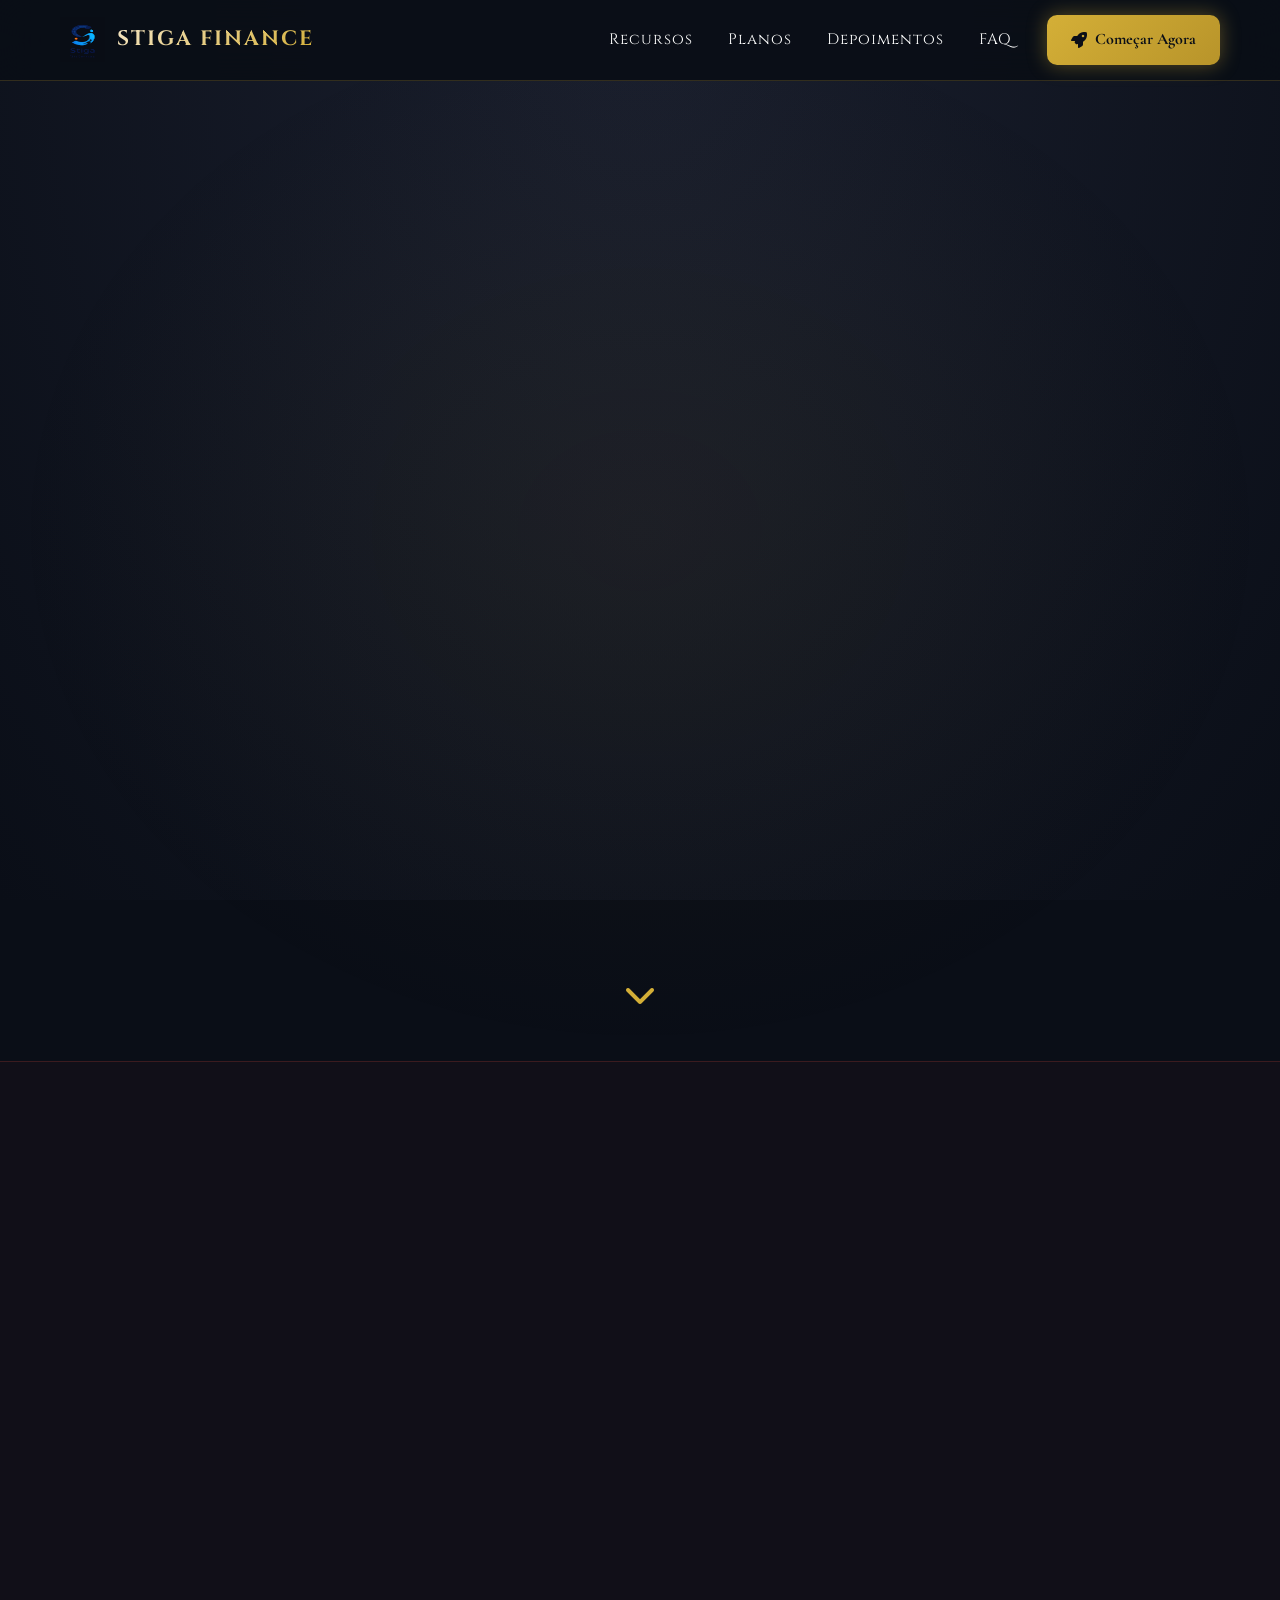
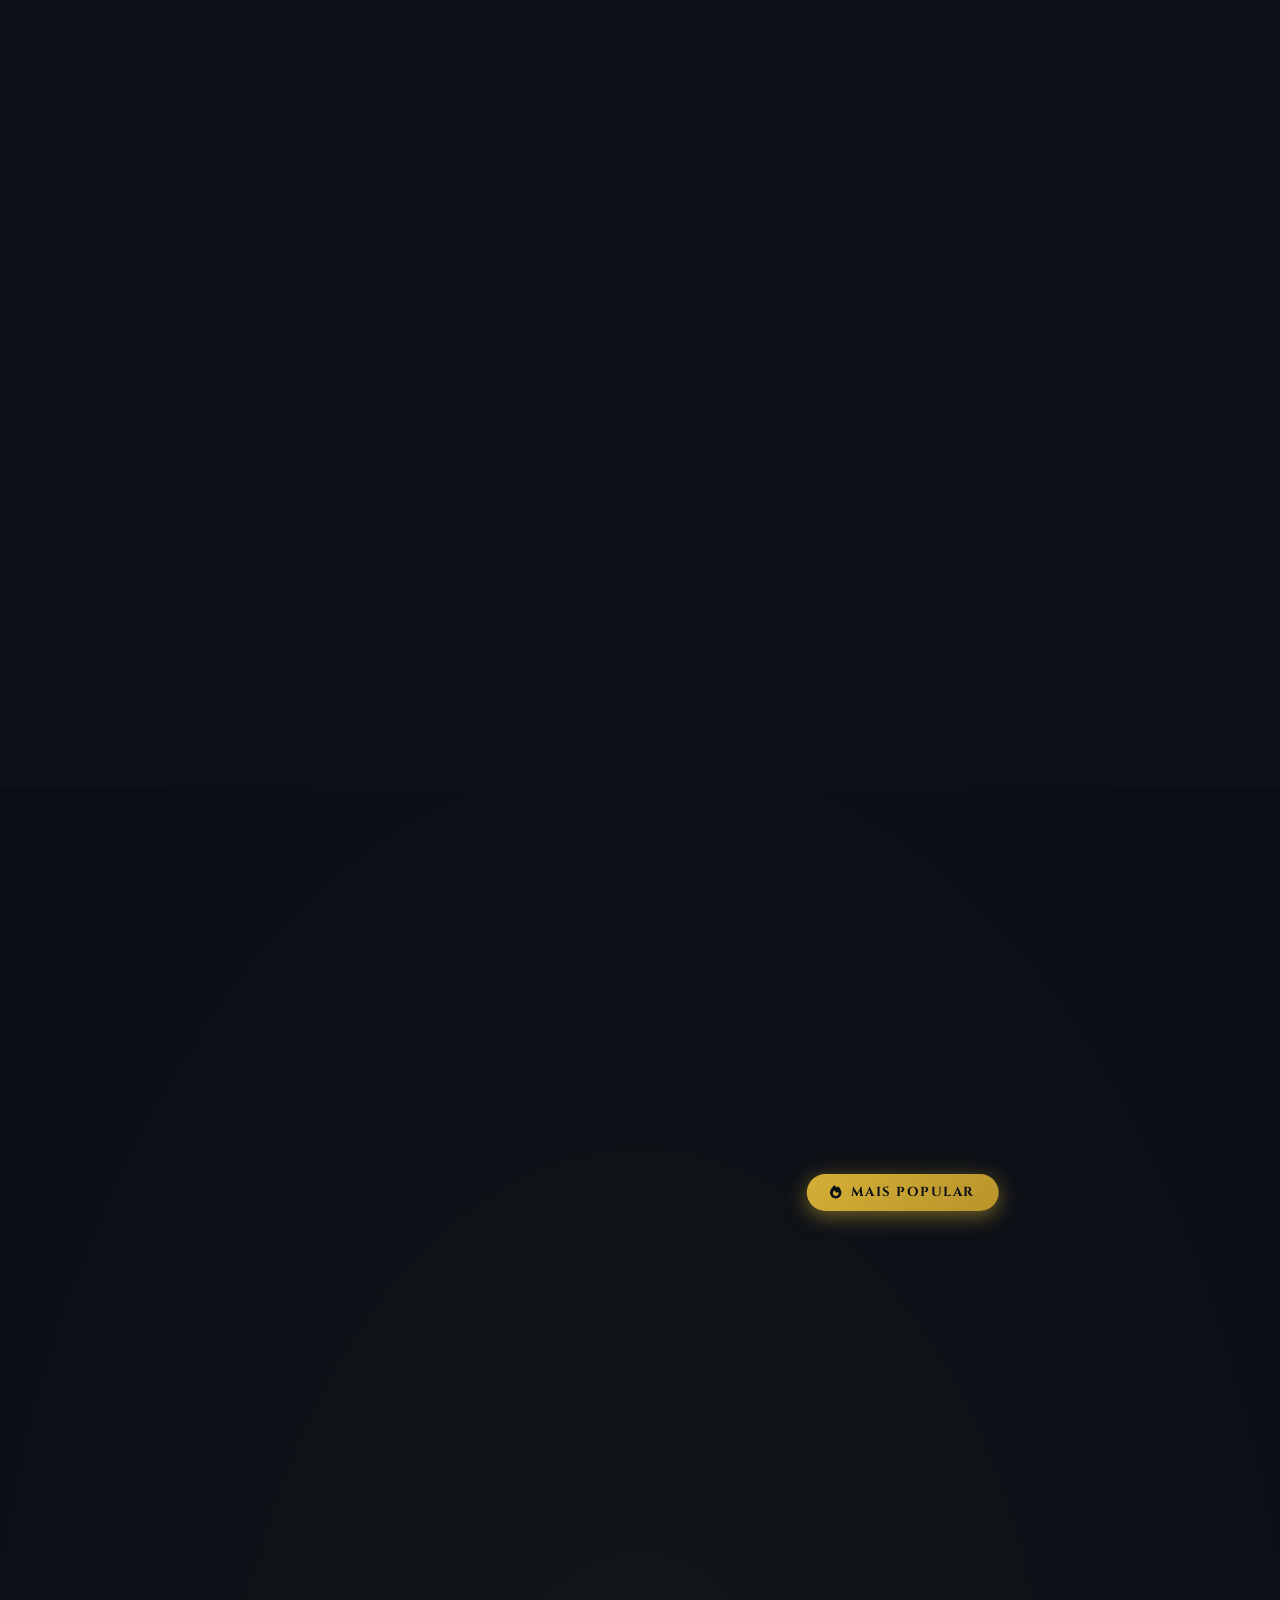
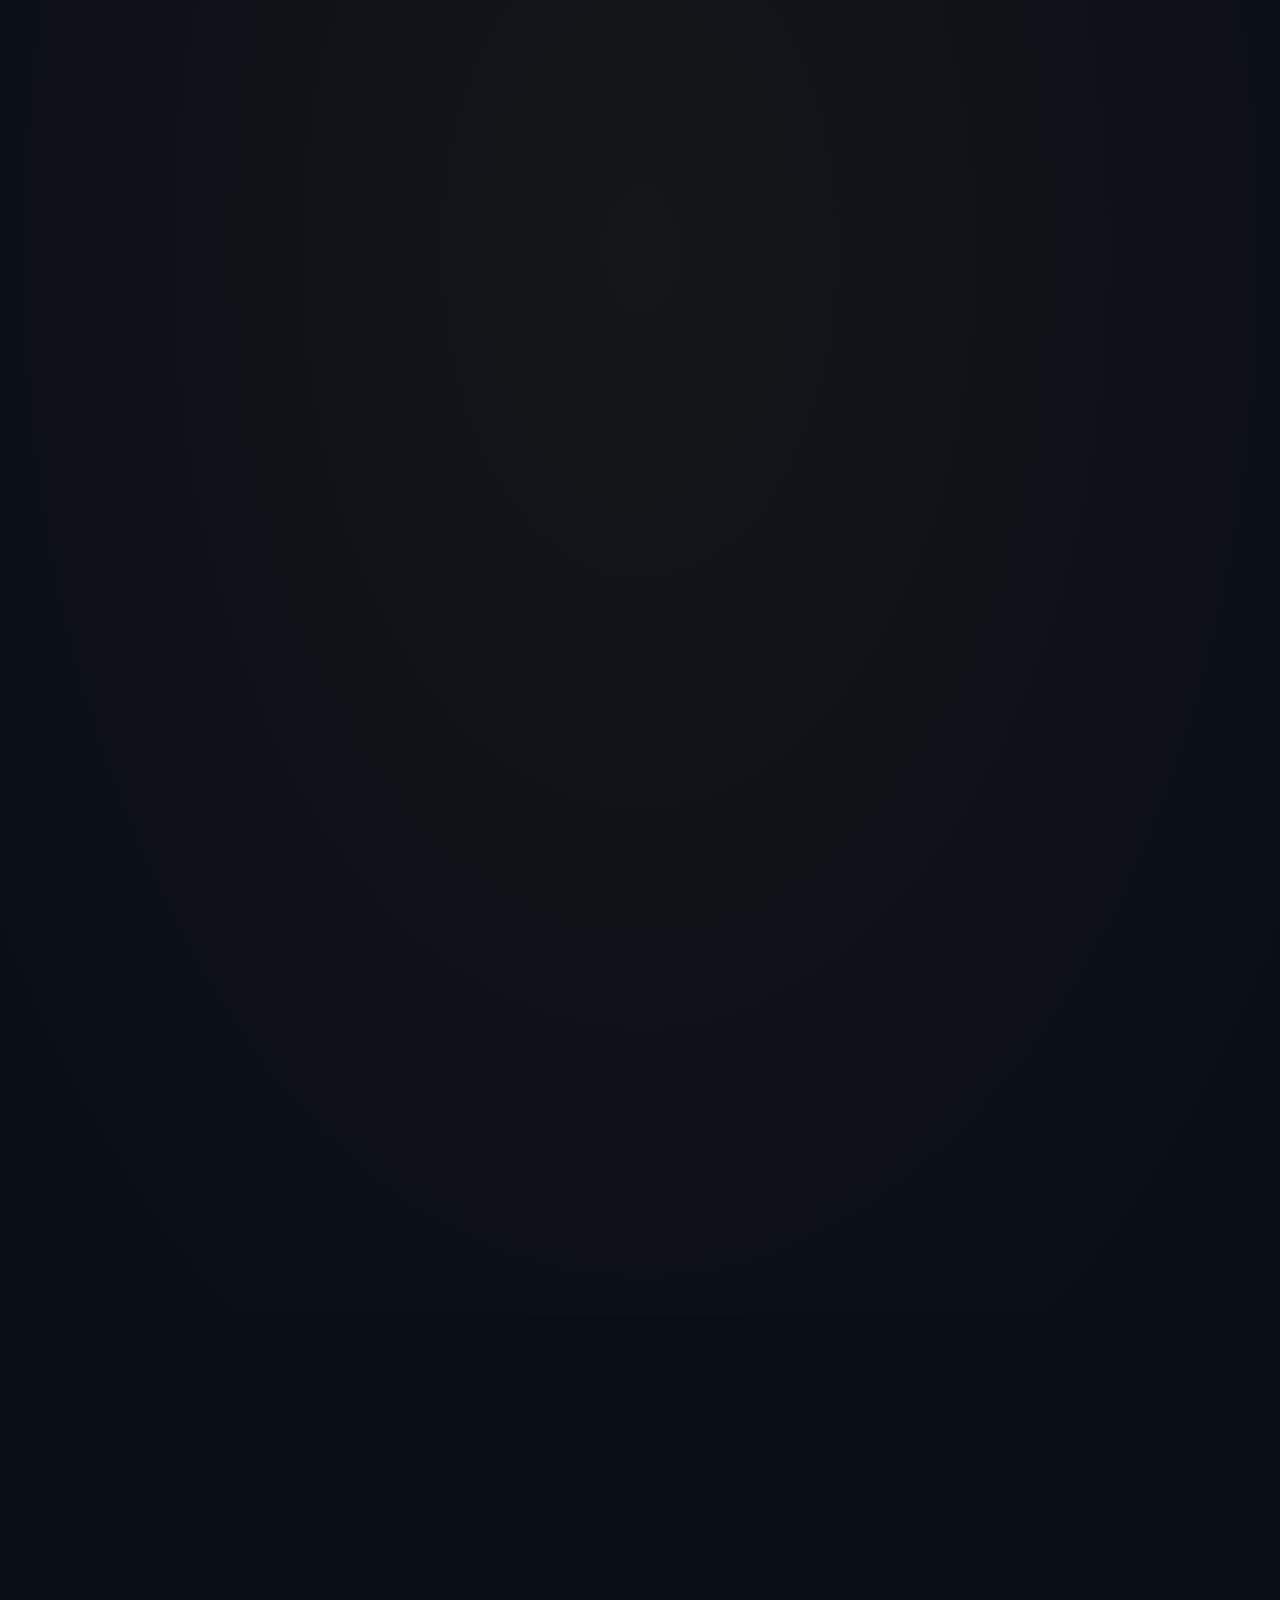
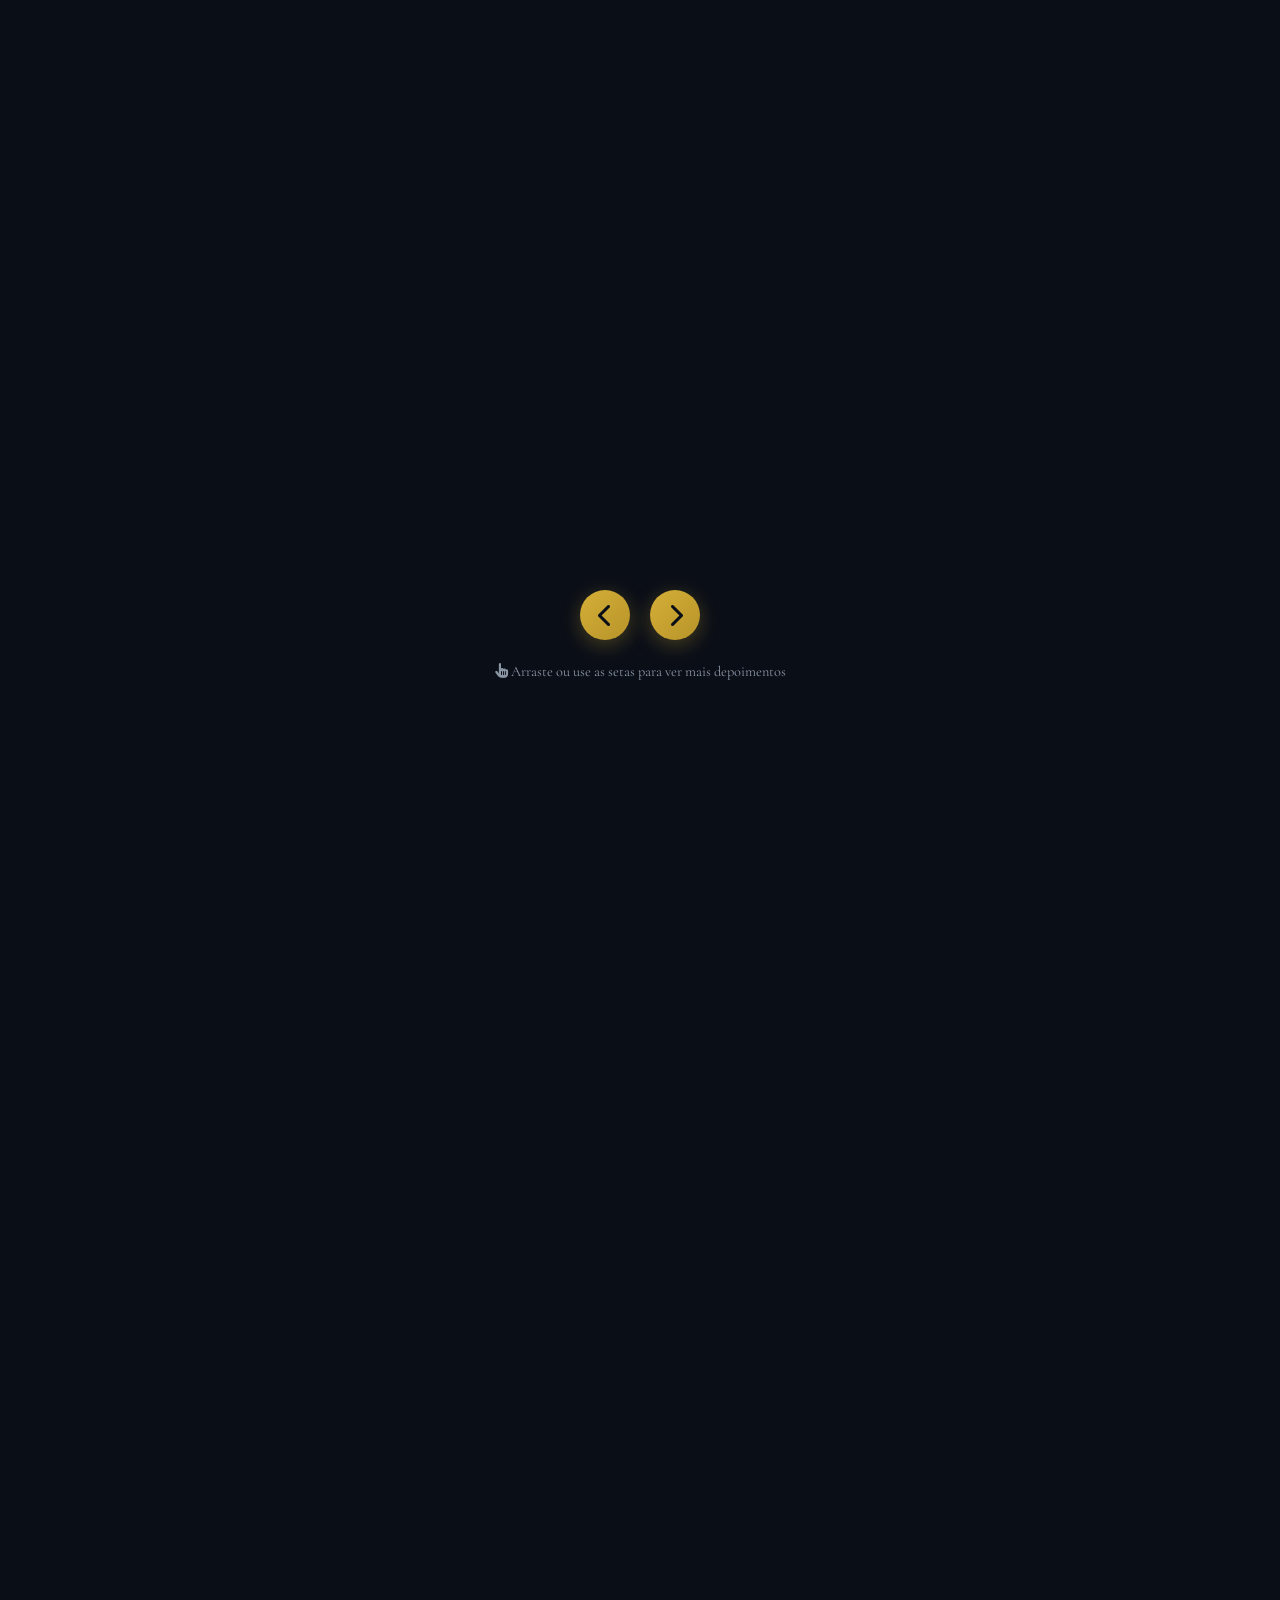
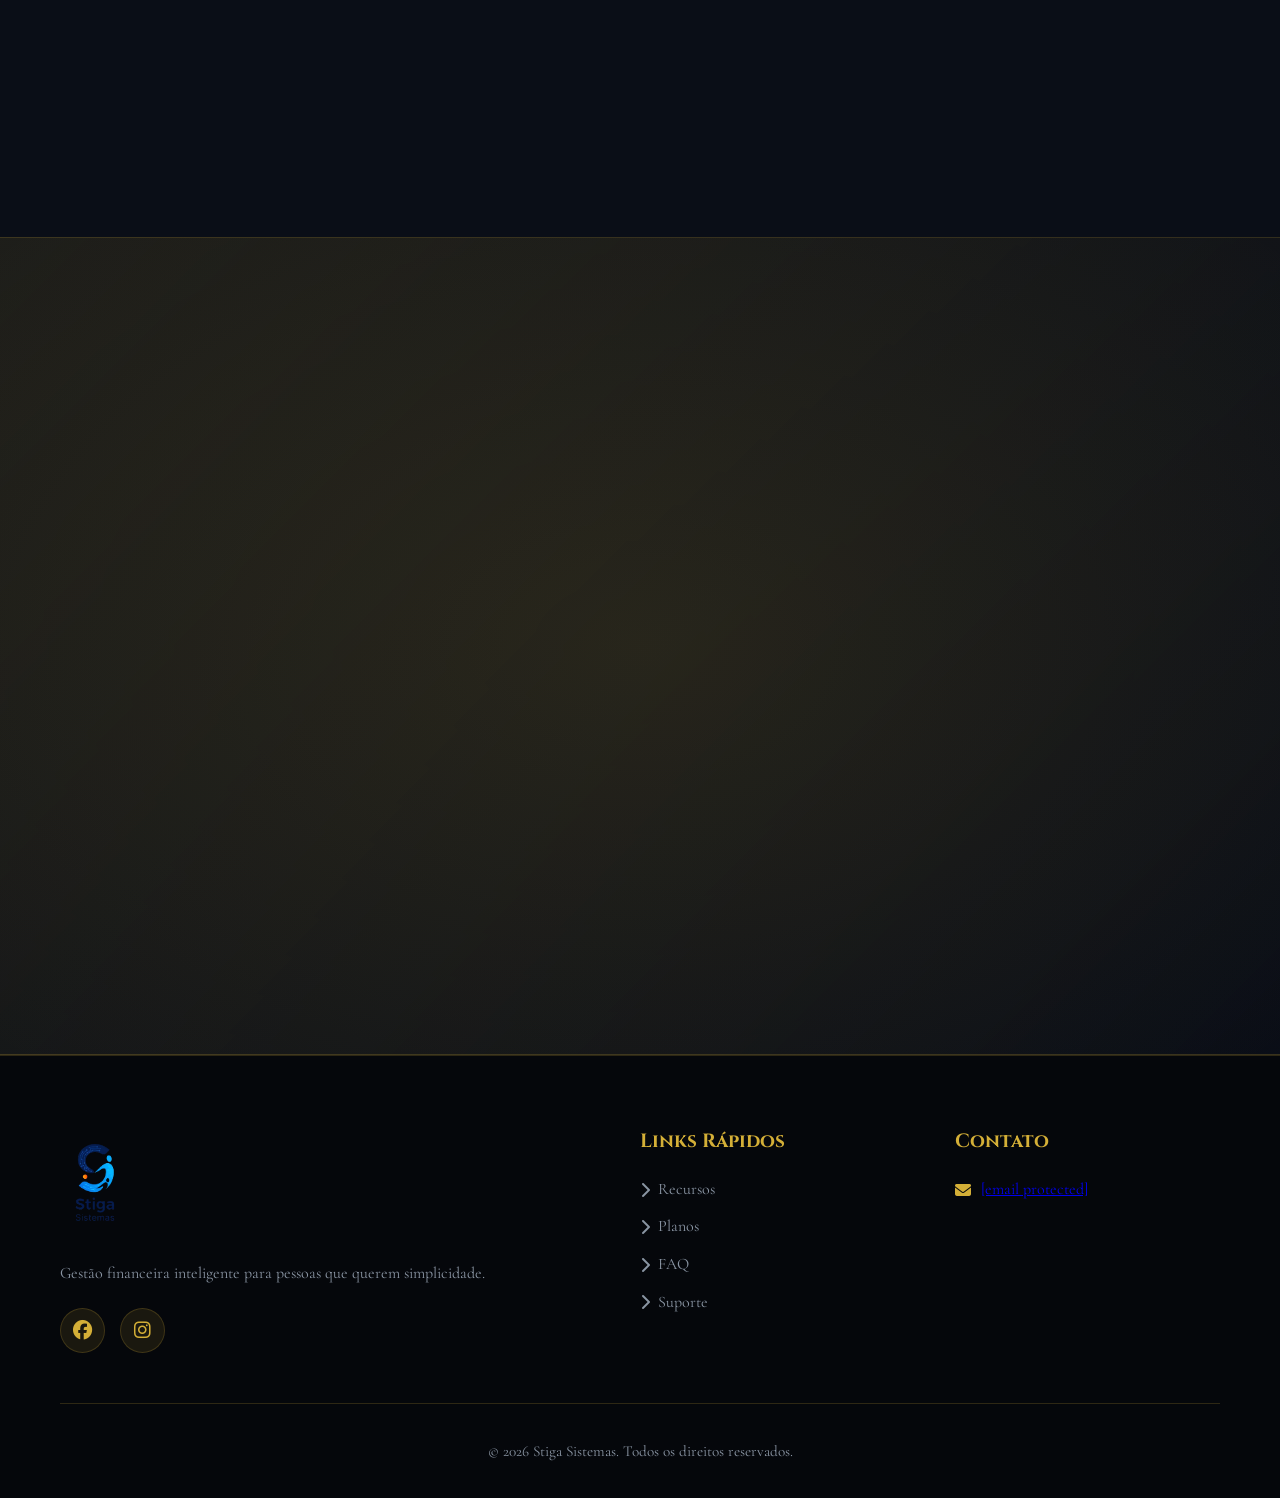
==== commit 5b336f85: "fix: carousel snap ambos lados + vídeo após badge no mobile" ====
--- a/landing-page-pro.html
+++ b/landing-page-pro.html
@@ -47,6 +47,21 @@
                 <div class="hero-badge pulse-animation">
                     <i class="fas fa-fire"></i> Mais de 1.000 pessoas já organizaram suas finanças
                 </div>
+
+                <!-- VÍDEO MOBILE — logo após badge, só aparece no celular -->
+                <div class="hero-video-mobile">
+                    <div class="video-container">
+                        <div class="video-wrapper">
+                            <div class="video-placeholder">
+                                <div class="play-button pulse-animation">
+                                    <i class="fas fa-play"></i>
+                                </div>
+                                <p><i class="fas fa-video"></i> Assista o vídeo e veja como funciona</p>
+                            </div>
+                        </div>
+                    </div>
+                </div>
+
                 <h1 class="hero-title">
                     Pare de <span class="highlight gradient-text">Sofrer</span> com<br>
                     <span class="typewriter">Planilhas do Excel</span>
@@ -714,7 +729,7 @@
                         <i class="fas fa-plus faq-icon"></i>
                     </button>
                     <div class="faq-answer">
-                        <p>Sim! Oferecemos suporte por email (stigasistemas@gmail.com). No plano anual, você tem suporte prioritário.</p>
+                        <p>Sim! Oferecemos suporte por email (<a href="/cdn-cgi/l/email-protection" class="__cf_email__" data-cfemail="7b080f121c1a0812080f1e161a083b1c161a121755181416">[email&#160;protected]</a>). No plano anual, você tem suporte prioritário.</p>
                     </div>
                 </div>
             </div>
@@ -765,7 +780,7 @@
                 </div>
                 <div class="footer-contact">
                     <h4>Contato</h4>
-                    <p><i class="fas fa-envelope"></i> stigasistemas@gmail.com</p>
+                    <p><i class="fas fa-envelope"></i> <a href="/cdn-cgi/l/email-protection" class="__cf_email__" data-cfemail="40333429272133293334252d213300272d21292c6e232f2d">[email&#160;protected]</a></p>
                 </div>
             </div>
             <div class="footer-bottom">
@@ -773,13 +788,4 @@
         </div>
     </footer>
 
-    <button class="scroll-top" id="scrollTop">
-        <i class="fas fa-arrow-up"></i>
-    </button>
-
-    <script src="https://cdn.jsdelivr.net/npm/particles.js@2.0.0/particles.min.js"></script>
-    <script src="landing-page-pro.js"></script>
-
-</div></div>
-</body>
-</html>+    <button class="s
--- a/landing-page-pro.css
+++ b/landing-page-pro.css
@@ -1,3 +1,6 @@
+/* Vídeo mobile: oculto no desktop */
+.hero-video-mobile { display: none; }
+
 /* ================================================================
    STIGA FINANCE - LANDING PAGE ULTRA PROFISSIONAL
    Design premium com animações e efeitos avançados
@@ -1144,12 +1147,26 @@
 }
 
 .testimonials-carousel {
-    display: grid;
-    grid-template-columns: repeat(auto-fit, minmax(320px, 1fr));
-    gap: 35px;
-}
+    display: flex;
+    flex-wrap: nowrap;
+    gap: 24px;
+    overflow-x: auto;
+    overflow-y: hidden;
+    scroll-behavior: smooth;
+    padding: 10px 4px 30px;
+    cursor: grab;
+    scrollbar-width: thin;
+    scrollbar-color: var(--gold) rgba(212,175,55,0.1);
+    -webkit-overflow-scrolling: touch;
+}
+.testimonials-carousel::-webkit-scrollbar { height: 6px; }
+.testimonials-carousel::-webkit-scrollbar-track { background: rgba(212,175,55,0.1); border-radius:10px; }
+.testimonials-carousel::-webkit-scrollbar-thumb { background: var(--gold); border-radius:10px; }
 
 .testimonial-card {
+    flex: 0 0 340px;
+    min-width: 340px;
+    max-width: 340px;
     background: var(--bg-card);
     padding: 35px;
     border-radius: 20px;
@@ -1778,42 +1795,7 @@
 /* ================================================================
    TESTIMONIALS CAROUSEL - HORIZONTAL SCROLL
    ================================================================ */
-.testimonials-carousel {
-    display: flex;
-    gap: 30px;
-    overflow-x: auto;
-    overflow-y: hidden;
-    scroll-behavior: smooth;
-    padding: 20px 0 40px;
-    scrollbar-width: thin;
-    scrollbar-color: var(--gold) rgba(212, 175, 55, 0.1);
-}
-
-/* Scrollbar customizada */
-.testimonials-carousel::-webkit-scrollbar {
-    height: 8px;
-}
-
-.testimonials-carousel::-webkit-scrollbar-track {
-    background: rgba(212, 175, 55, 0.1);
-    border-radius: 10px;
-}
-
-.testimonials-carousel::-webkit-scrollbar-thumb {
-    background: var(--gold);
-    border-radius: 10px;
-}
-
-.testimonials-carousel::-webkit-scrollbar-thumb:hover {
-    background: var(--gold-dark);
-}
-
-/* Cards do carousel */
-.testimonials-carousel .testimonial-card {
-    min-width: 350px;
-    max-width: 350px;
-    flex-shrink: 0;
-}
+/* carousel styles definidos acima */
 
 /* Setas de navegação */
 .carousel-nav {
--- a/landing-mobile.css
+++ b/landing-mobile.css
@@ -205,6 +205,31 @@
     .floating {
         animation: none !important;
     }
+
+    /* Vídeo desktop (coluna direita): ocultar no mobile */
+    .hero-video {
+        display: none !important;
+    }
+
+    /* Vídeo mobile (após badge): mostrar */
+    .hero-video-mobile {
+        display: block !important;
+        width: 100% !important;
+        margin: 16px 0 24px !important;
+        position: relative !important;
+        z-index: 0 !important;
+    }
+
+    .hero-video-mobile .video-wrapper {
+        border-radius: 16px !important;
+        overflow: hidden !important;
+        border: 1px solid rgba(212,175,55,0.3) !important;
+        box-shadow: 0 10px 40px rgba(0,0,0,0.5) !important;
+    }
+
+    .hero-video-mobile .video-glow {
+        display: none !important;
+    }
 }
 
 /* ================================================================
@@ -357,17 +382,43 @@
    ================================================================ */
 @media (max-width: 768px) {
     .testimonials-carousel {
-        padding: 0 8px !important;
-    }
-
+        display: flex !important;
+        flex-wrap: nowrap !important;
+        overflow-x: auto !important;
+        overflow-y: hidden !important;
+        scroll-snap-type: x mandatory !important;
+        -webkit-overflow-scrolling: touch !important;
+        gap: 16px !important;
+        padding: 8px 16px 20px !important;
+        scrollbar-width: none !important;
+        width: 100% !important;
+        box-sizing: border-box !important;
+    }
+
+    .testimonials-carousel::-webkit-scrollbar {
+        display: none !important;
+    }
+
+    /* Cada card ocupa 85% da tela e encaixa no snap */
     .testimonial-card {
-        min-width: 280px !important;
-        max-width: 280px !important;
-        padding: 24px 20px !important;
-    }
-
+        flex: 0 0 85vw !important;
+        min-width: 85vw !important;
+        max-width: 85vw !important;
+        scroll-snap-align: start !important;
+        padding: 20px 16px !important;
+        box-sizing: border-box !important;
+        height: auto !important;
+    }
+
+    /* Texto não corta */
     .testimonial-text {
-        font-size: 0.9rem !important;
+        font-size: 0.88rem !important;
+        line-height: 1.65 !important;
+        white-space: normal !important;
+        overflow: visible !important;
+        display: block !important;
+        -webkit-line-clamp: unset !important;
+        word-break: break-word !important;
     }
 
     .carousel-btn {
@@ -400,9 +451,19 @@
         gap: 12px !important;
     }
 
+    /* FAQ fechado: sem padding, overflow hidden */
     .faq-answer {
+        padding: 0 !important;
+        font-size: 0.88rem !important;
+        max-height: 0 !important;
+        overflow: hidden !important;
+    }
+
+    /* FAQ aberto: padding e max-height liberados */
+    .faq-item.active .faq-answer {
+        max-height: 500px !important;
         padding: 0 18px 16px !important;
-        font-size: 0.88rem !important;
+        overflow: hidden !important;
     }
 }
 
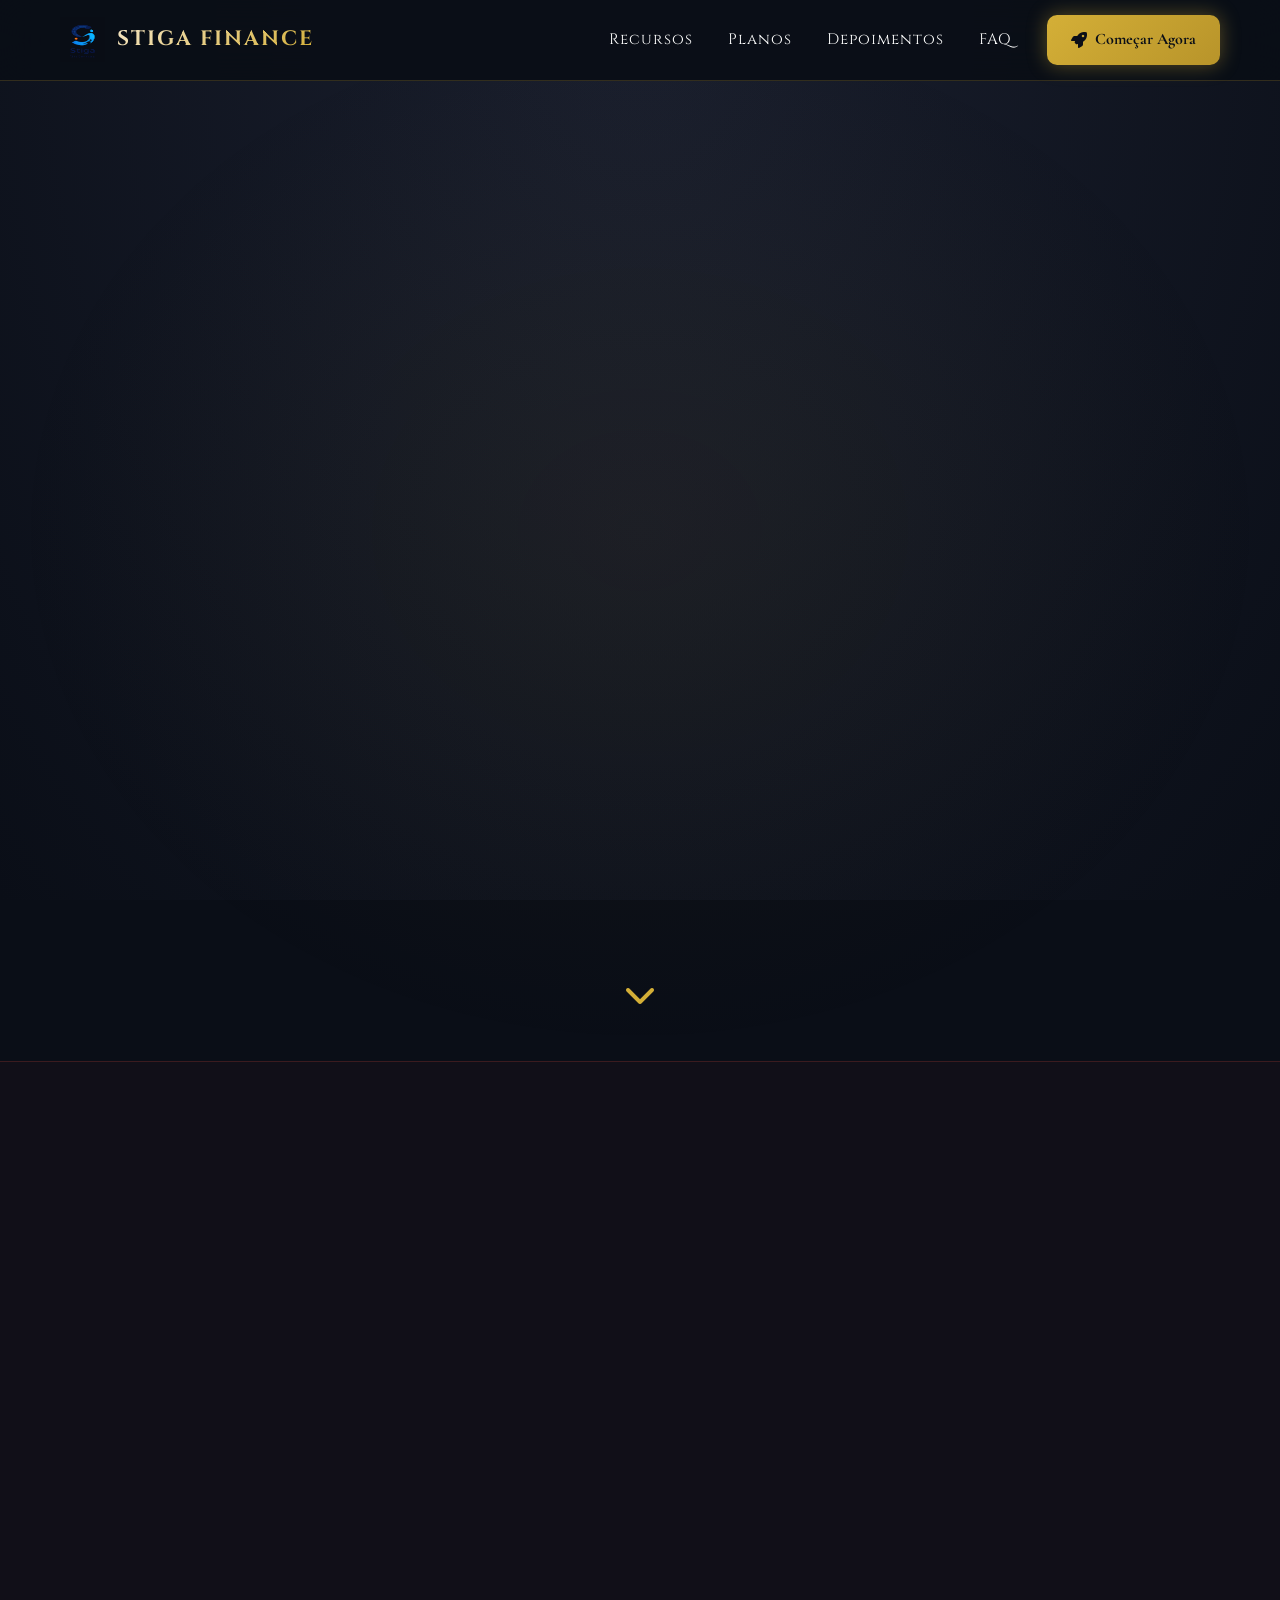
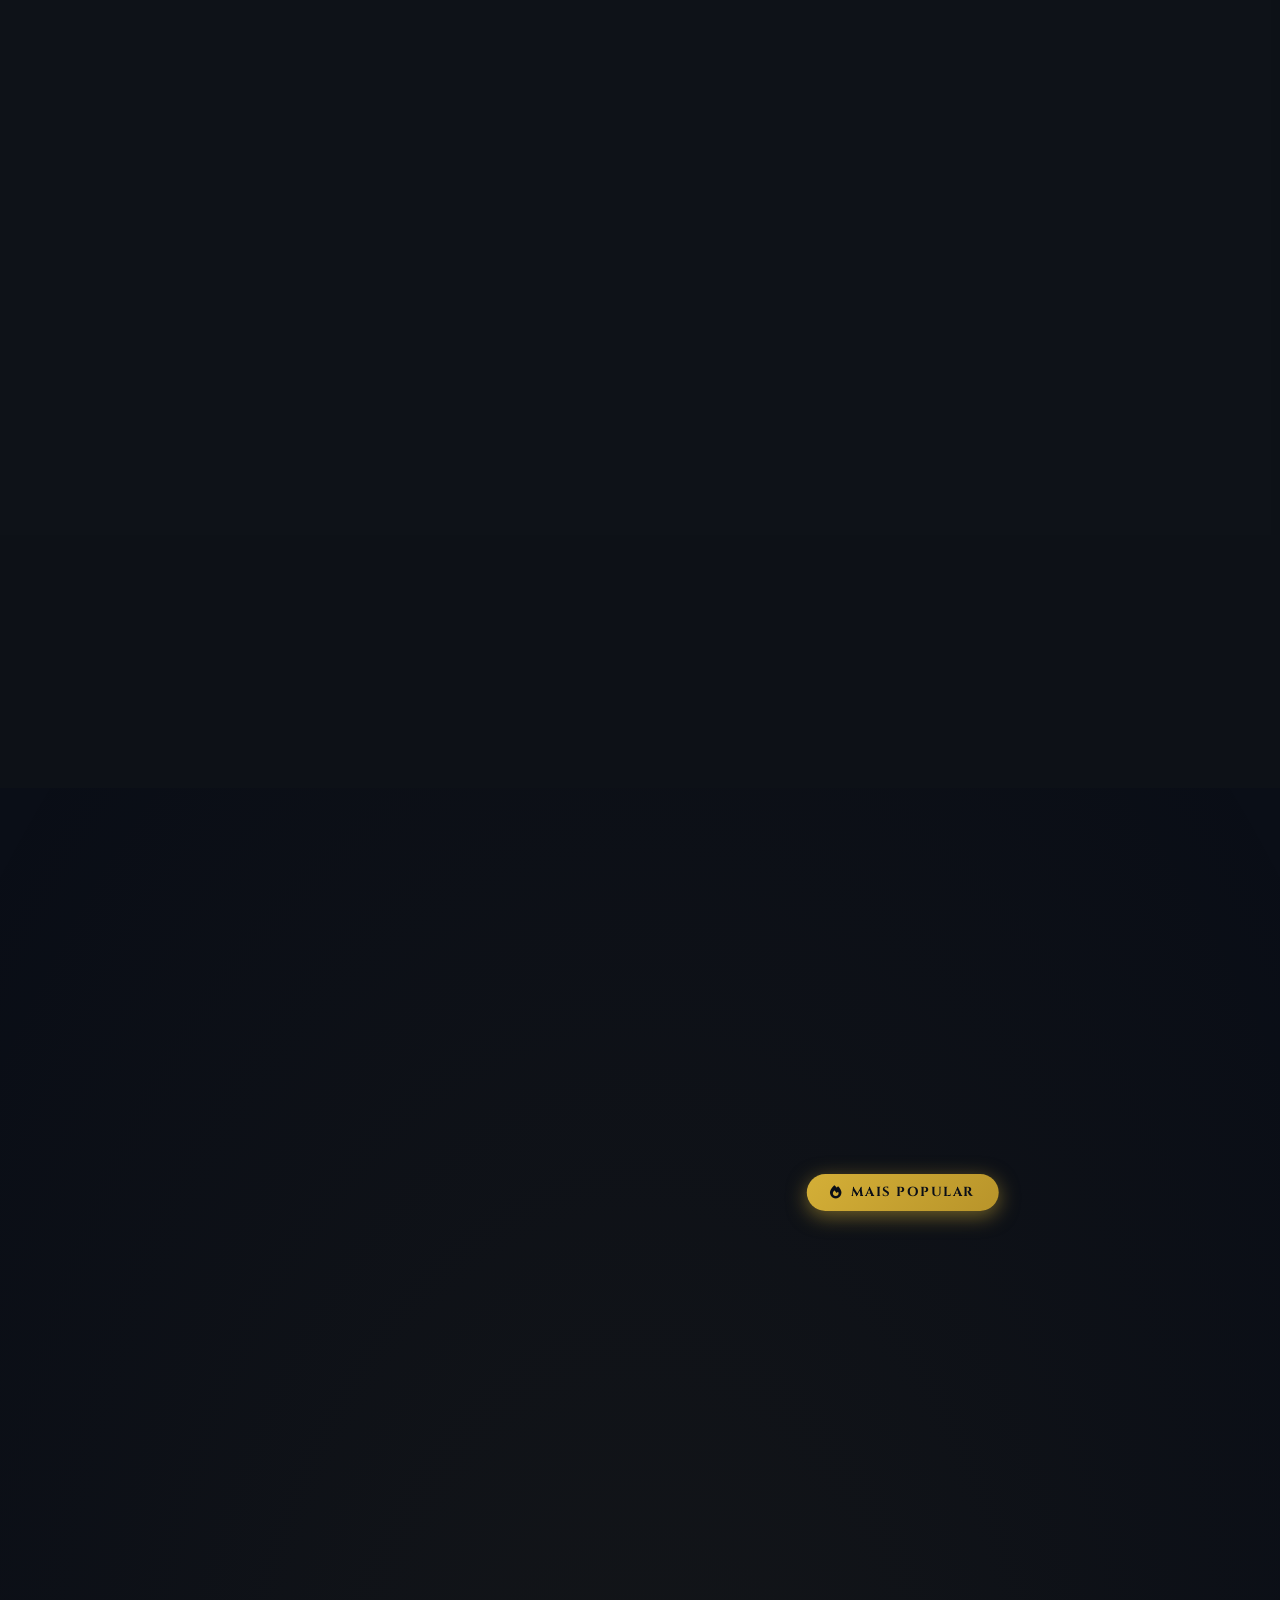
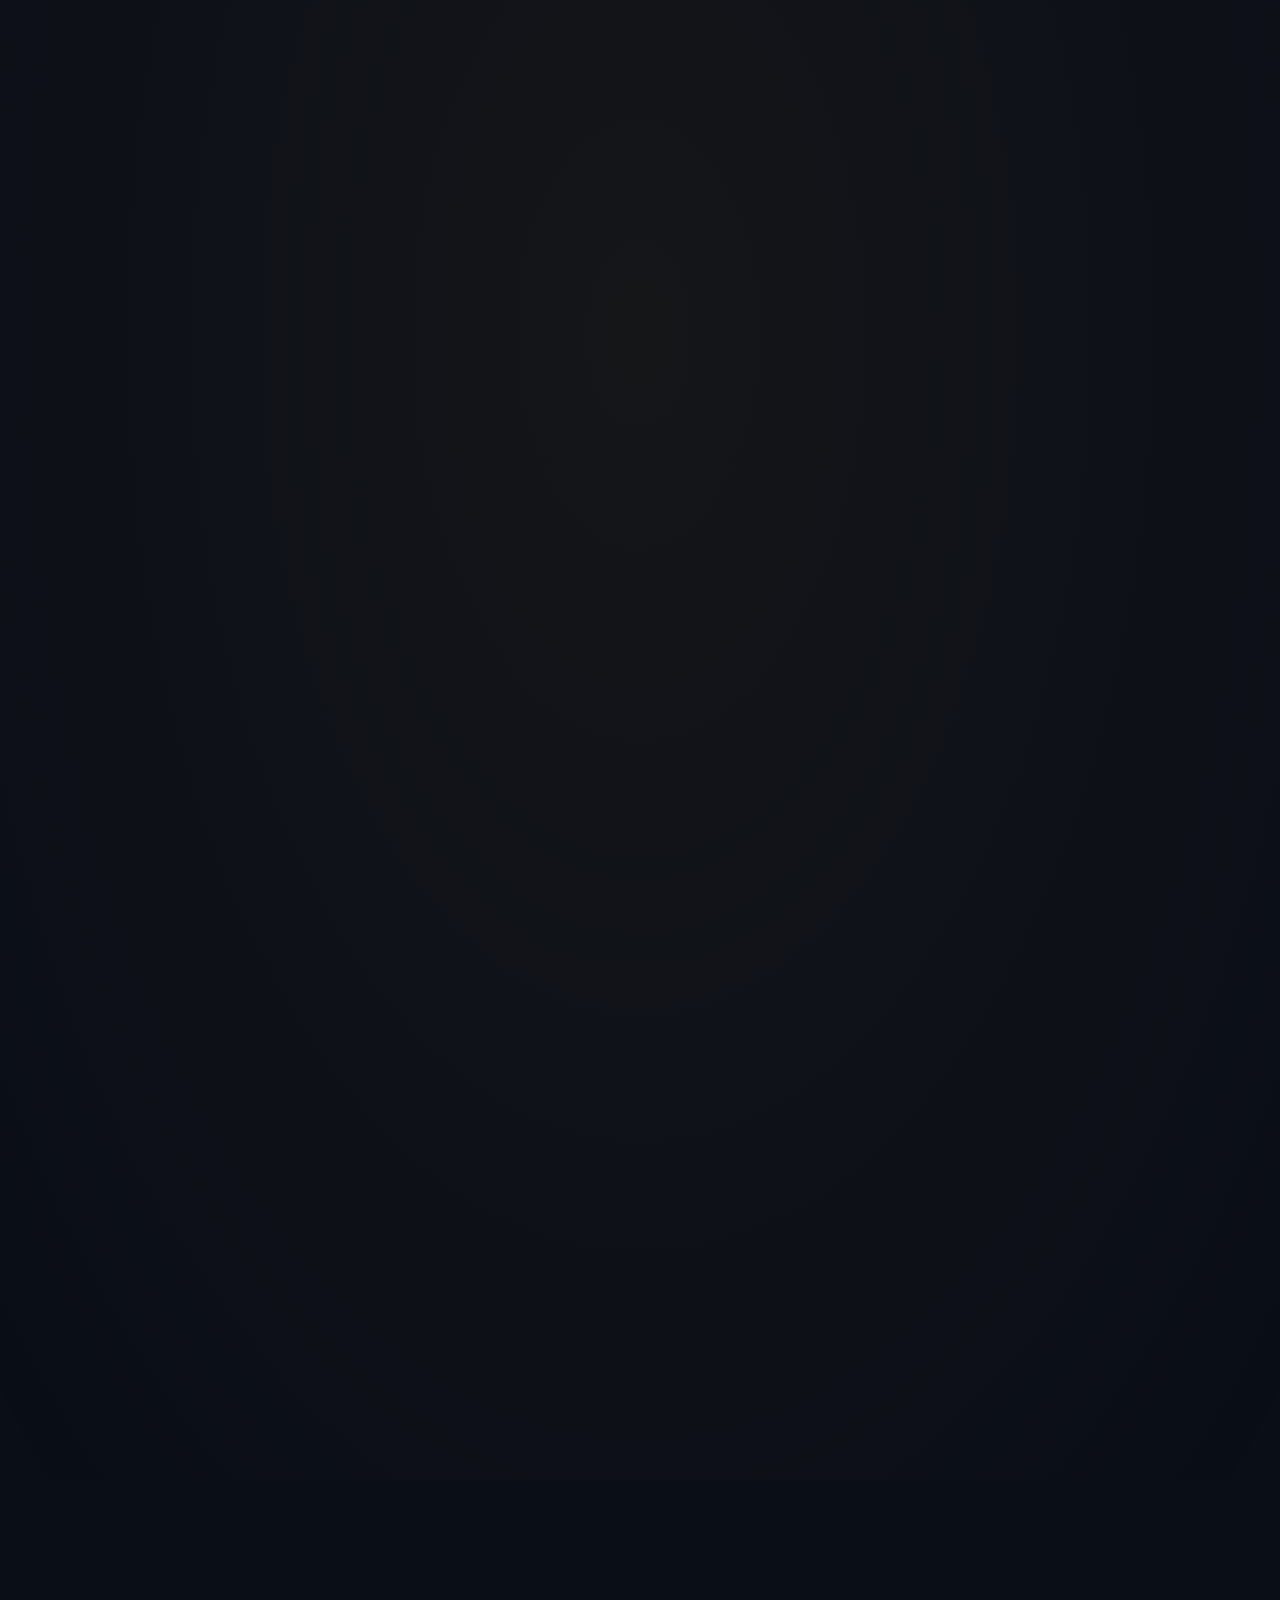
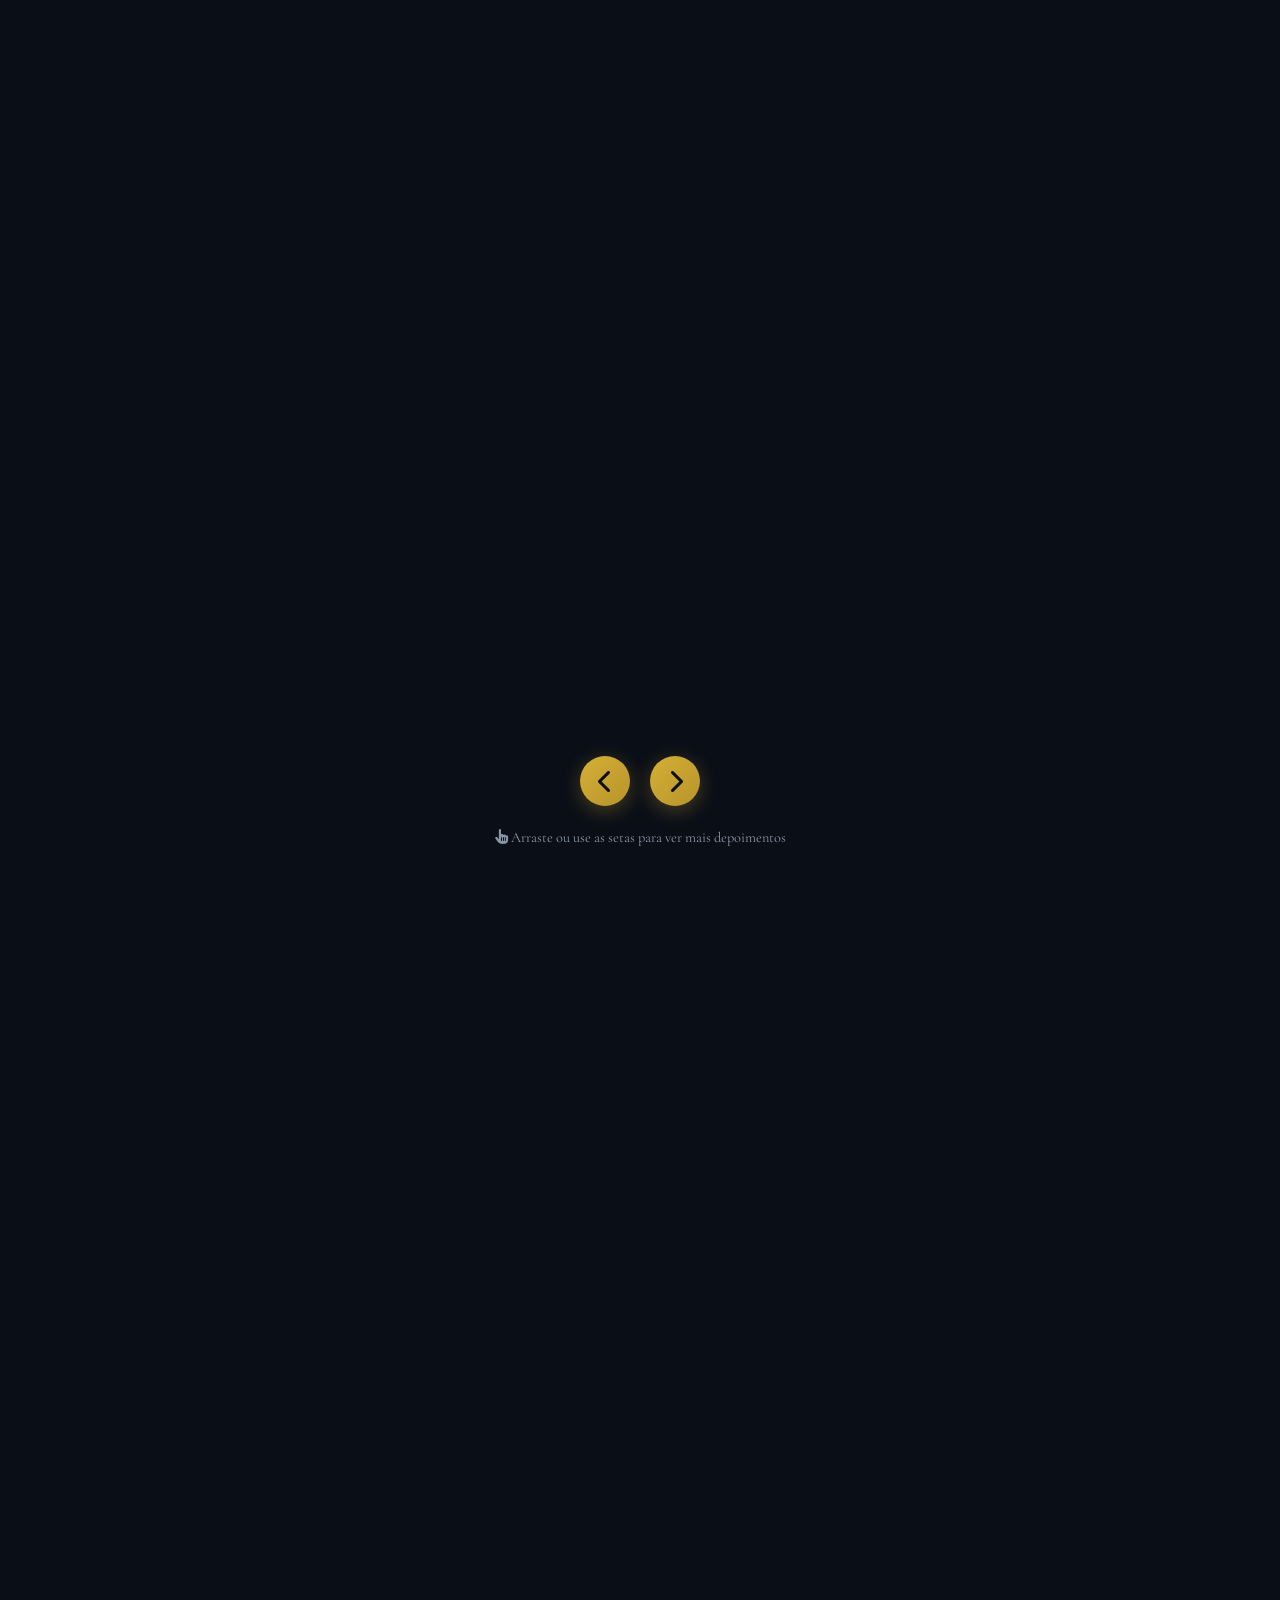
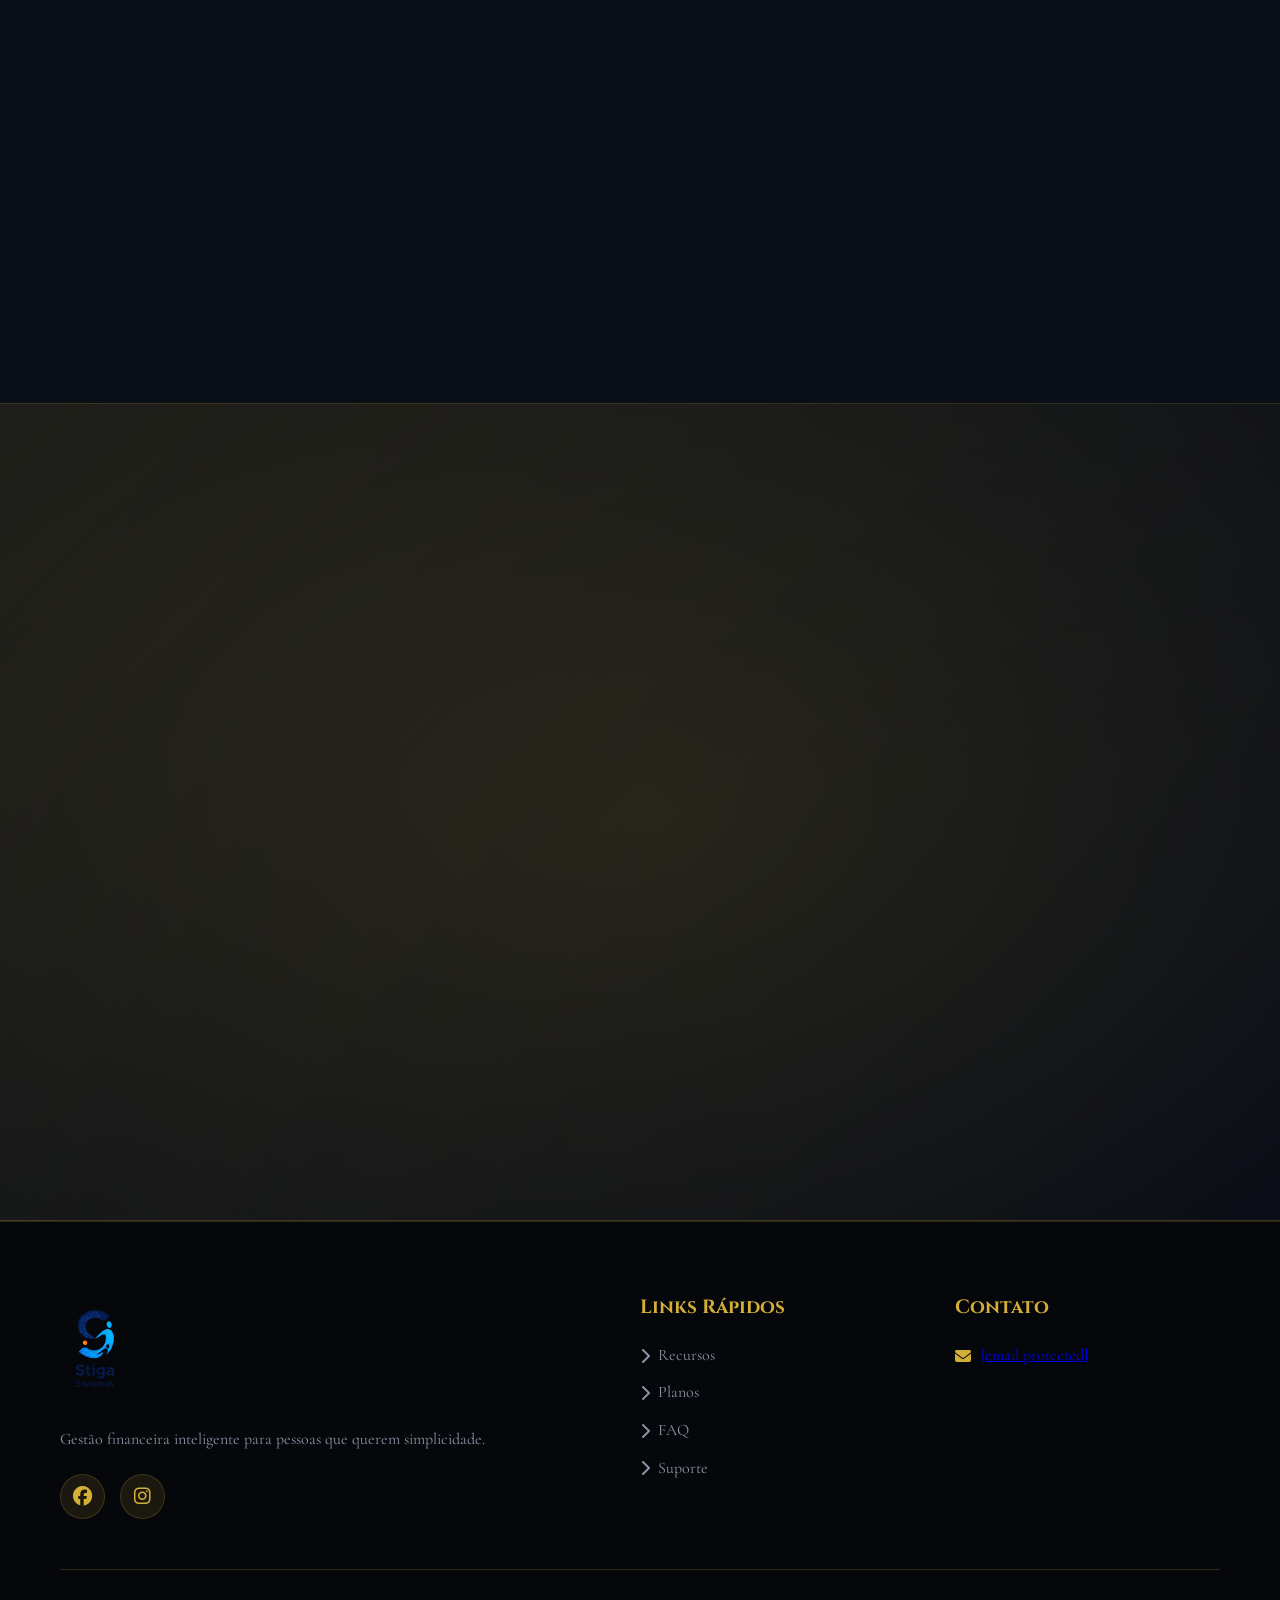
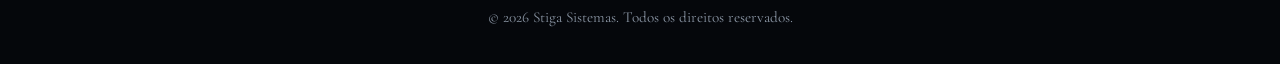
==== commit 26895b59: "fix: carousel snap ambos lados + vídeo após badge no mobile2" ====
--- a/landing-page-pro.html
+++ b/landing-page-pro.html
@@ -463,6 +463,7 @@
                         <div id="countdown">23:59:59</div>
                         <p class="urgency-vagas">🔥 <span id="vagas-count">23</span> vagas restantes neste preço</p>
                     </div>
+                </div><!-- /pricing-card -->
                 </div><!-- /pricing-card-wrapper -->
             </div>
             <div class="pricing-guarantee animate-on-scroll">
--- a/landing-page-pro.css
+++ b/landing-page-pro.css
@@ -1,3 +1,5 @@
+@import url('https://fonts.googleapis.com/css2?family=Cinzel:wght@400;600;700&family=Cormorant+Garamond:wght@300;400;500;600&display=swap');
+
 /* Vídeo mobile: oculto no desktop */
 .hero-video-mobile { display: none; }
 
@@ -6,7 +8,6 @@
    Design premium com animações e efeitos avançados
    ================================================================ */
 
-@import url('https://fonts.googleapis.com/css2?family=Cinzel:wght@400;600;700&family=Cormorant+Garamond:wght@300;400;500;600&display=swap');
 
 :root {
     --gold: #D4AF37;
@@ -1838,11 +1839,13 @@
     font-size: 0.9rem;
 }
 
-/* Mobile */
+/* Mobile - usa 85vw para caber bem em telas pequenas */
 @media (max-width: 768px) {
     .testimonials-carousel .testimonial-card {
-        min-width: 280px;
-        max-width: 280px;
+        flex: 0 0 85vw !important;
+        min-width: 85vw !important;
+        max-width: 85vw !important;
+        padding: 20px 16px !important;
     }
 }
 
--- a/landing-mobile.css
+++ b/landing-mobile.css
@@ -32,6 +32,18 @@
     .section-subtitle {
         font-size: 0.95rem !important;
         padding: 0 10px !important;
+    }
+}
+
+/* ================================================================
+   TABLET (1024px): ocultar coluna de vídeo na hero
+   ================================================================ */
+@media (max-width: 1024px) {
+    .hero-video {
+        display: none;
+    }
+    .hero-container {
+        grid-template-columns: 1fr !important;
     }
 }
 
@@ -573,5 +585,25 @@
 }
 
 /* ================================================================
+   SEGURANÇA: garantir que animate-on-scroll não trava no mobile
+   Elementos na hero nunca devem ficar invisíveis
+   ================================================================ */
+@media (max-width: 768px) {
+    /* Hero elements are always visible - no animation dependency */
+    .hero-content.animate-on-scroll,
+    .hero-content .animate-on-scroll,
+    .hero-badge,
+    .hero-title,
+    .hero-subtitle,
+    .hero-cta,
+    .hero-benefits,
+    .stats-row,
+    .hero-video-mobile {
+        opacity: 1 !important;
+        transform: none !important;
+    }
+}
+
+/* ================================================================
    FIM LANDING MOBILE CSS
    ================================================================ */
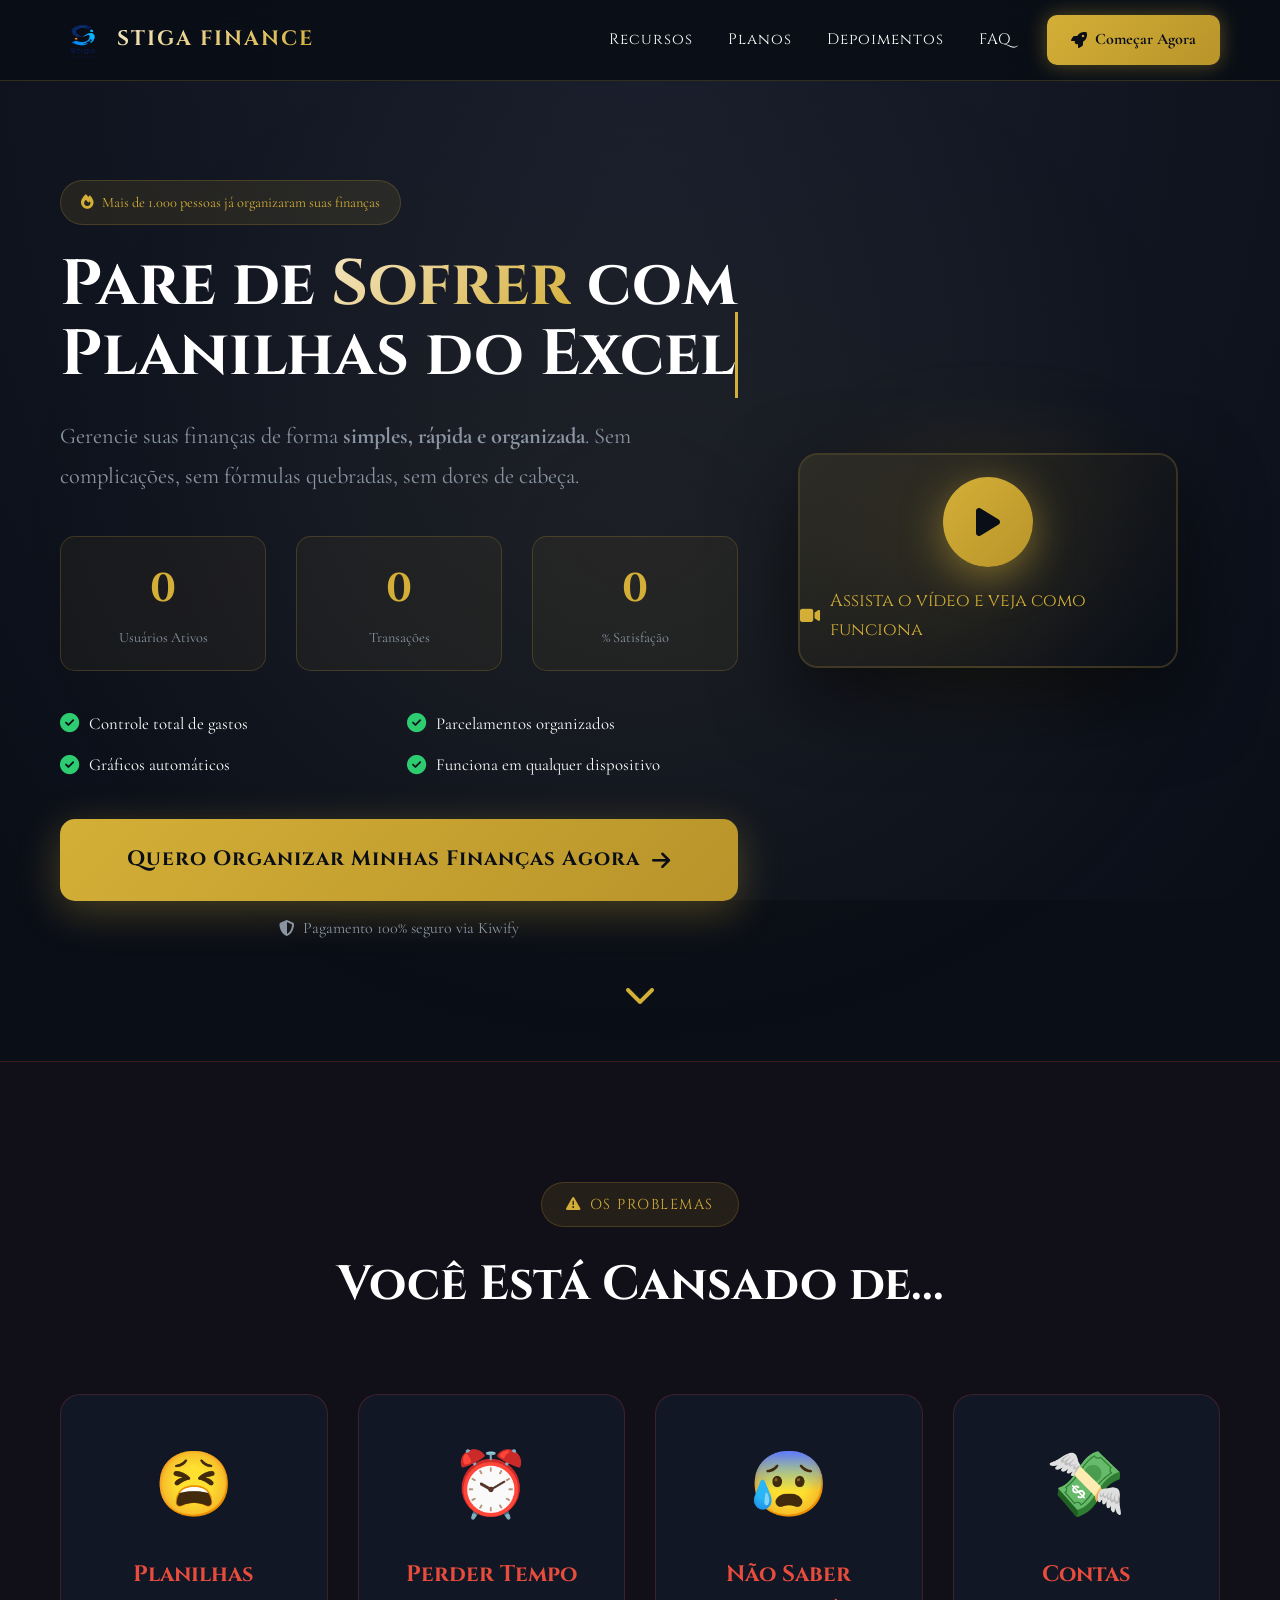
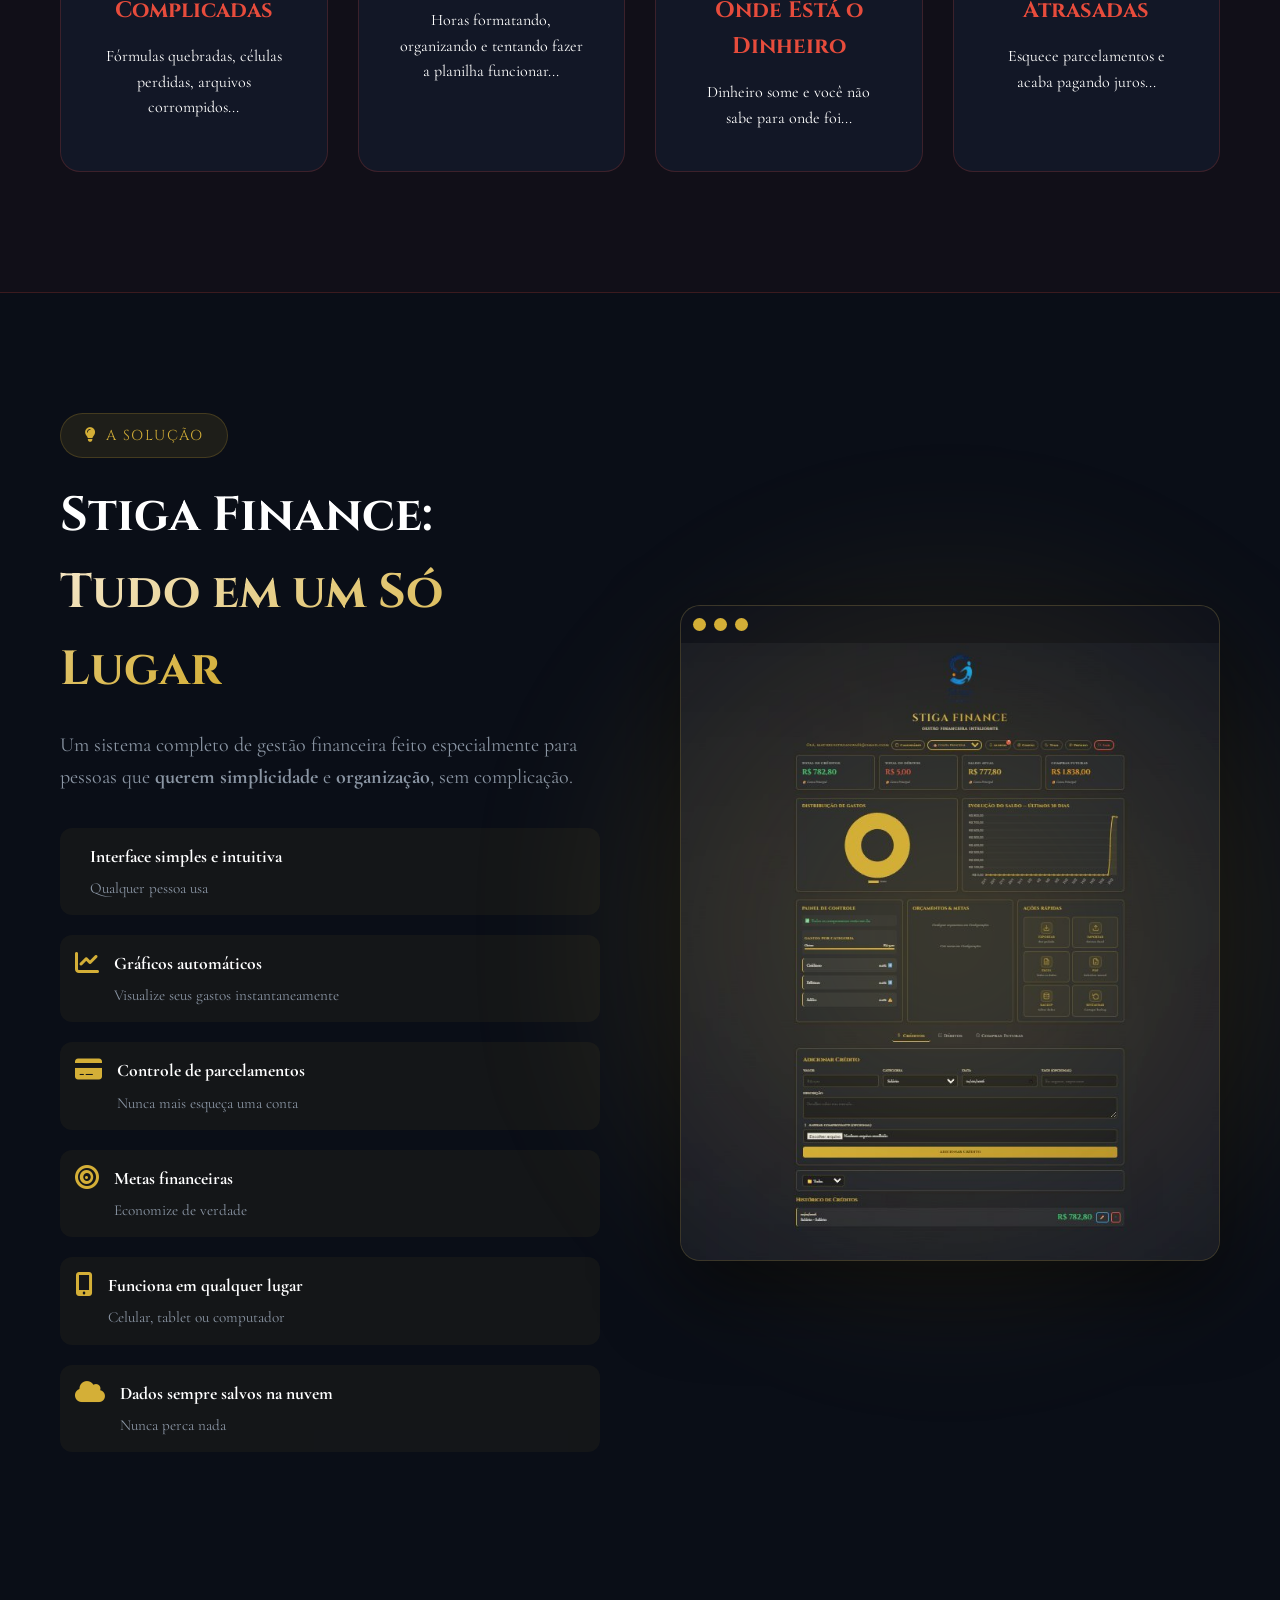
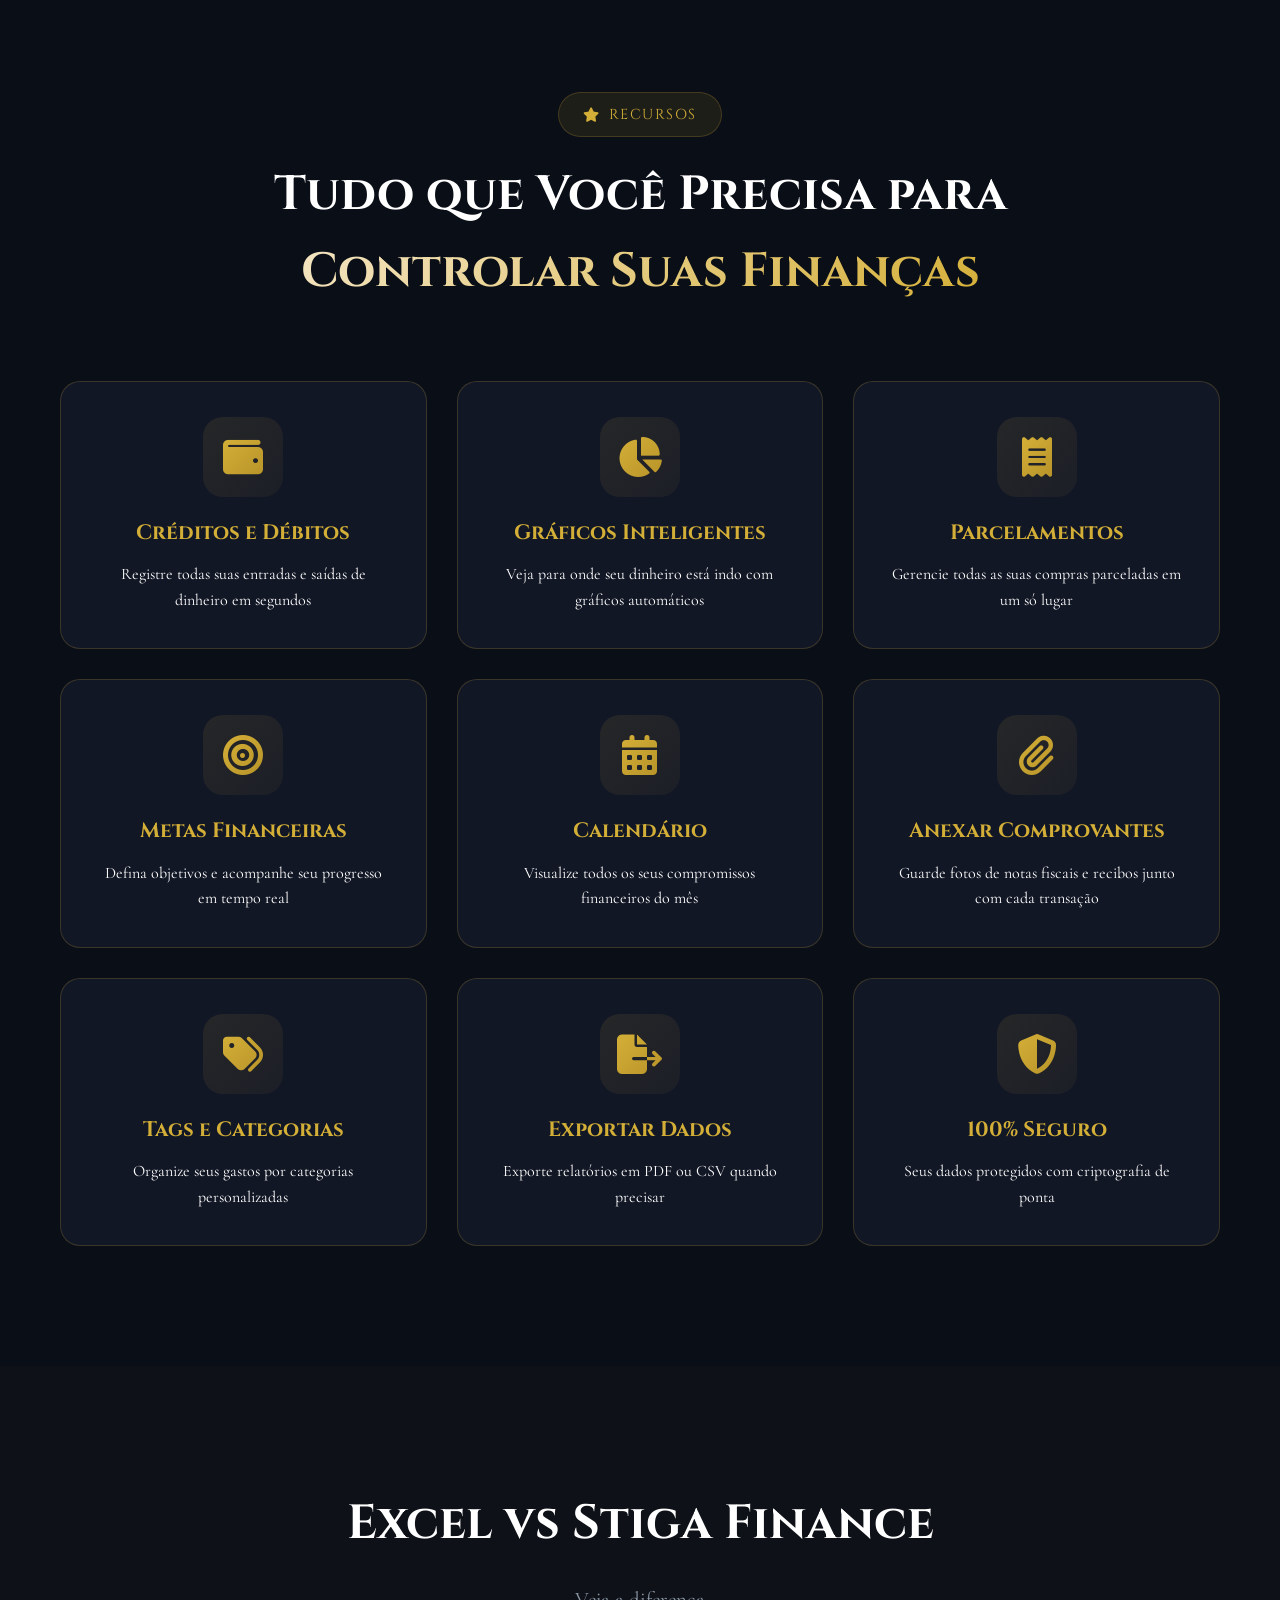
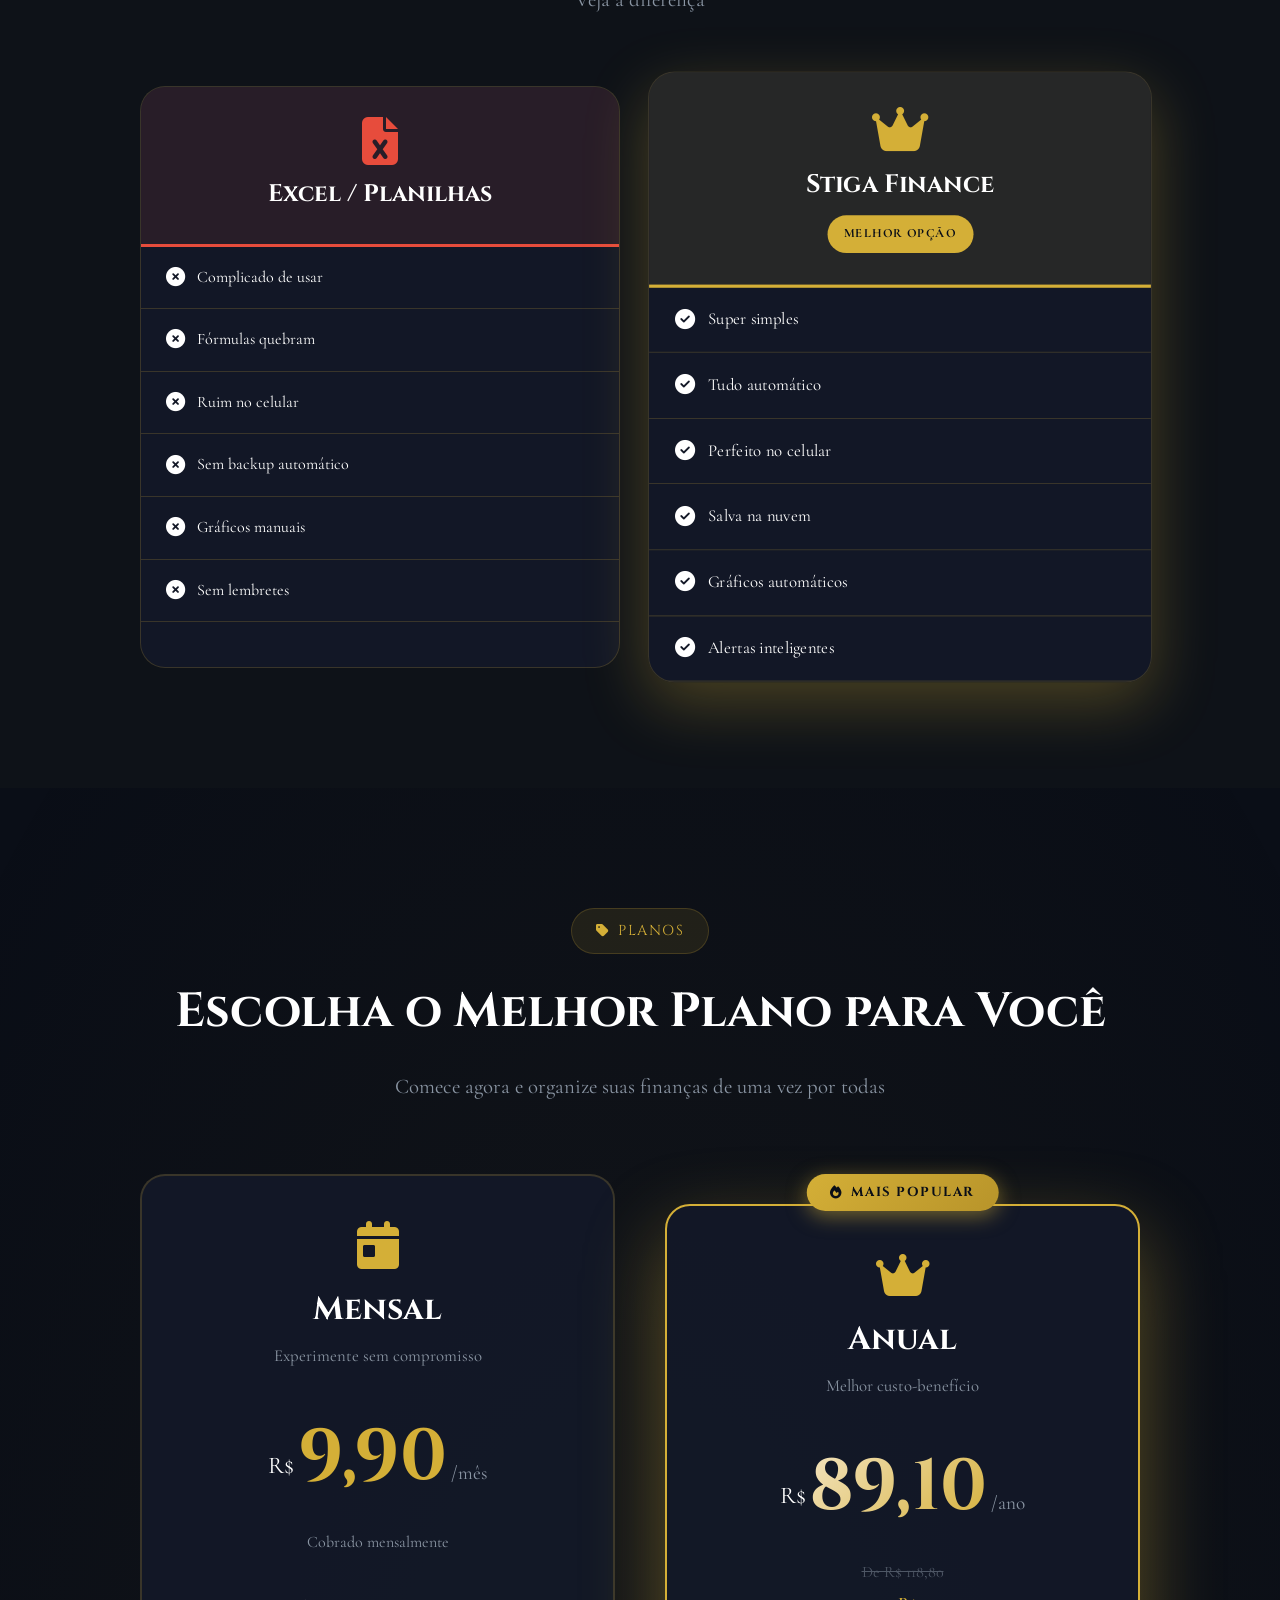
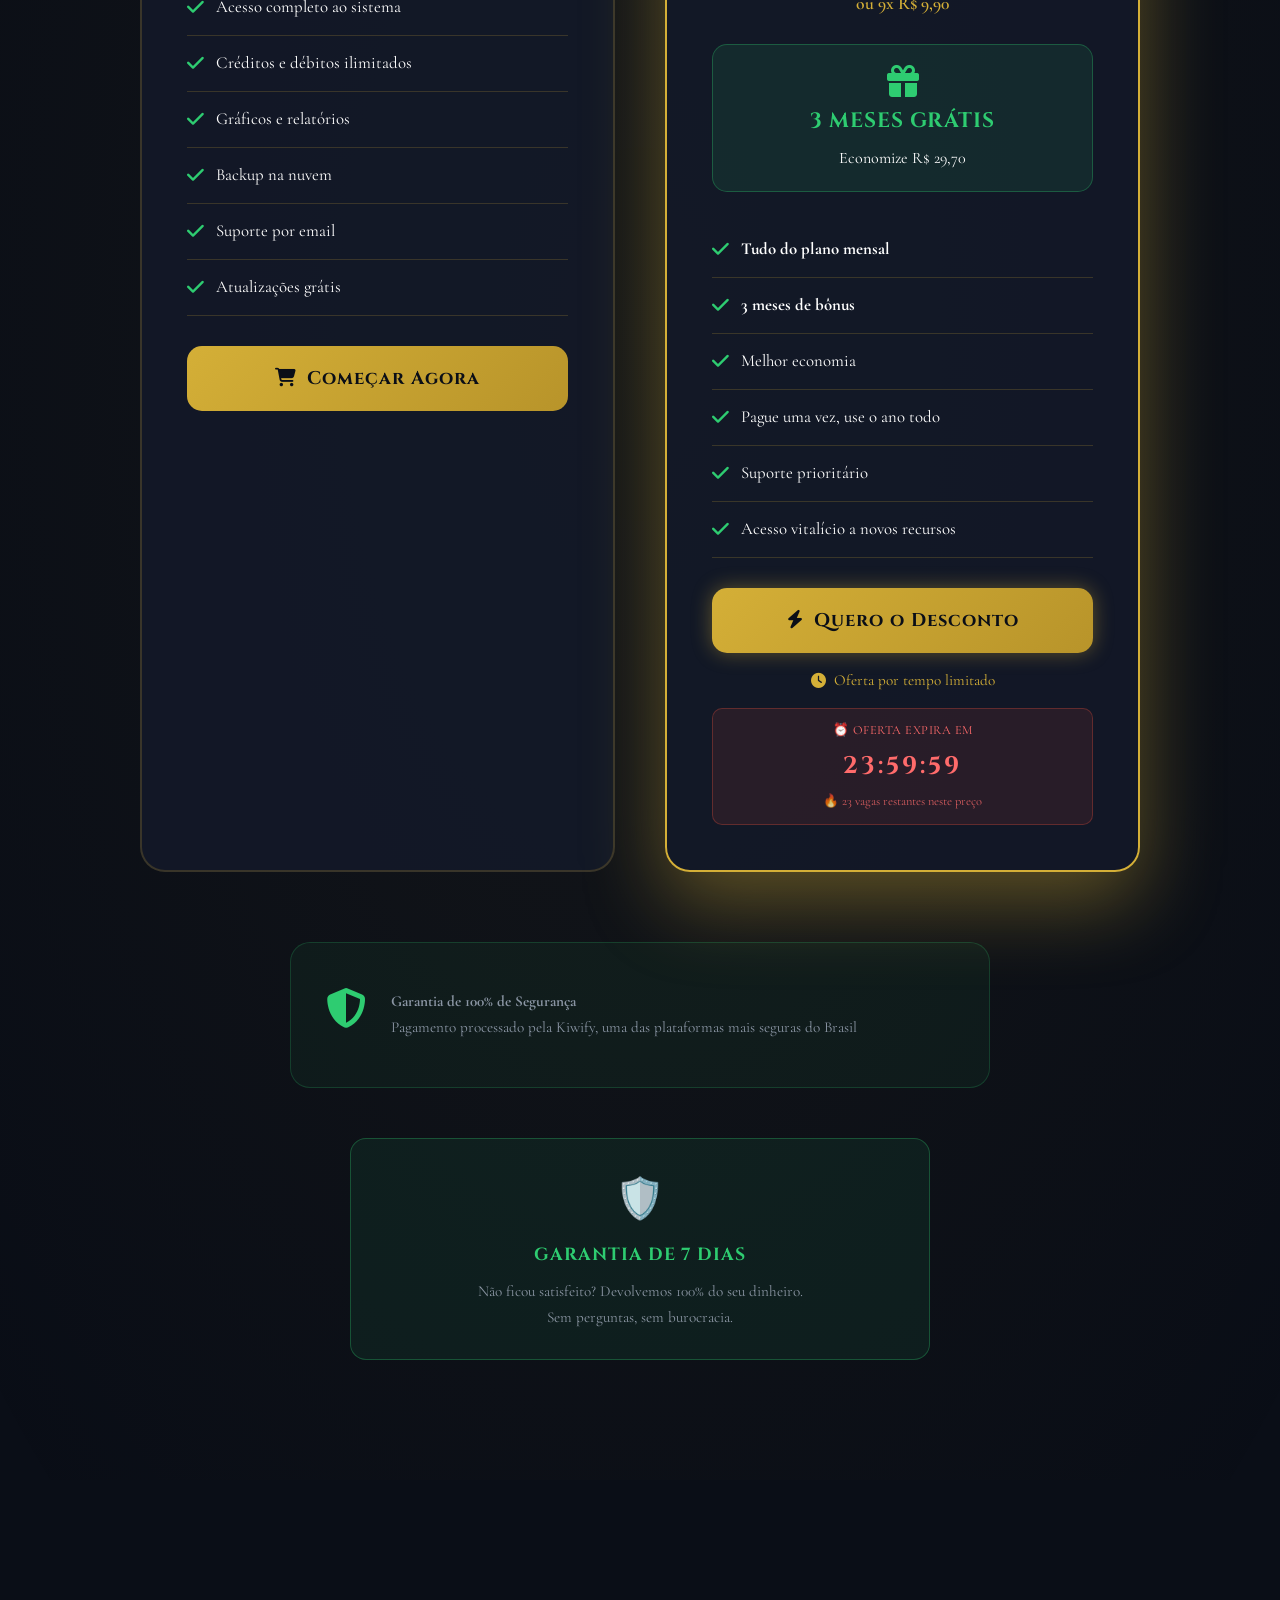
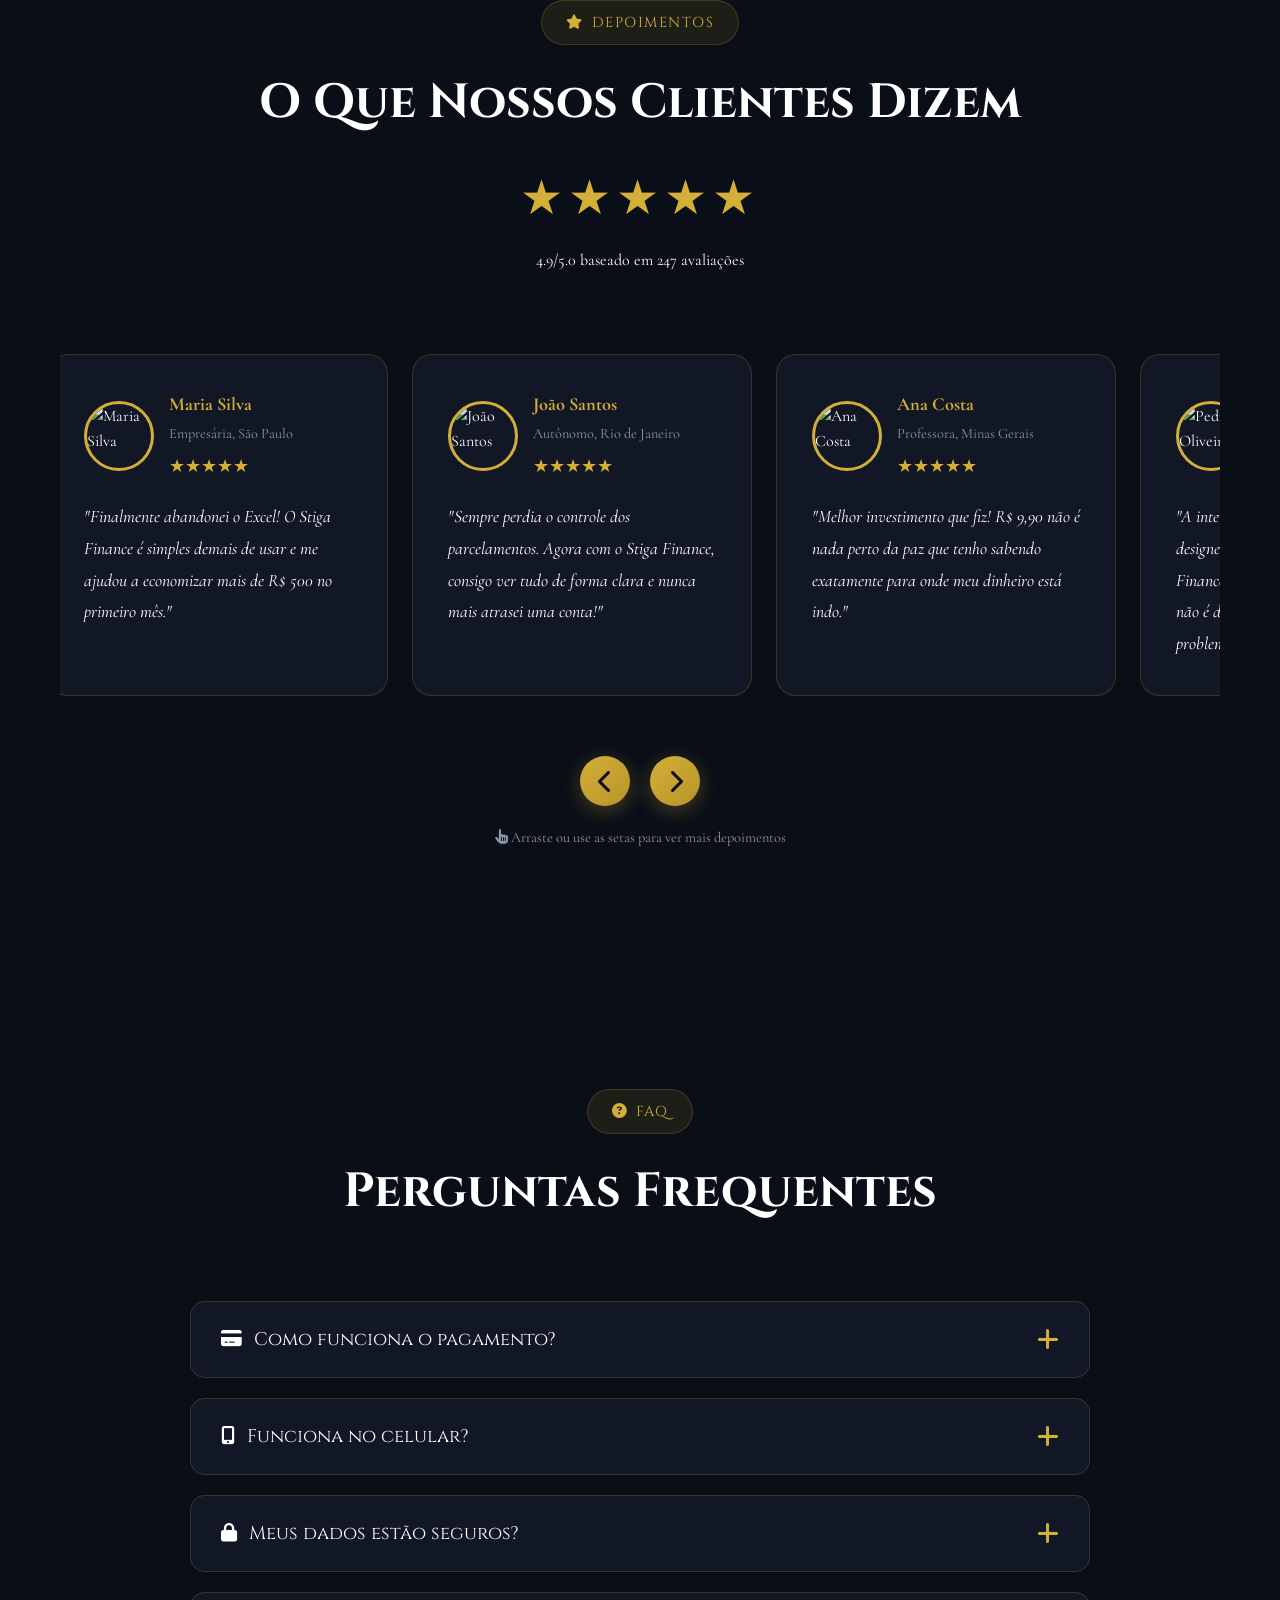
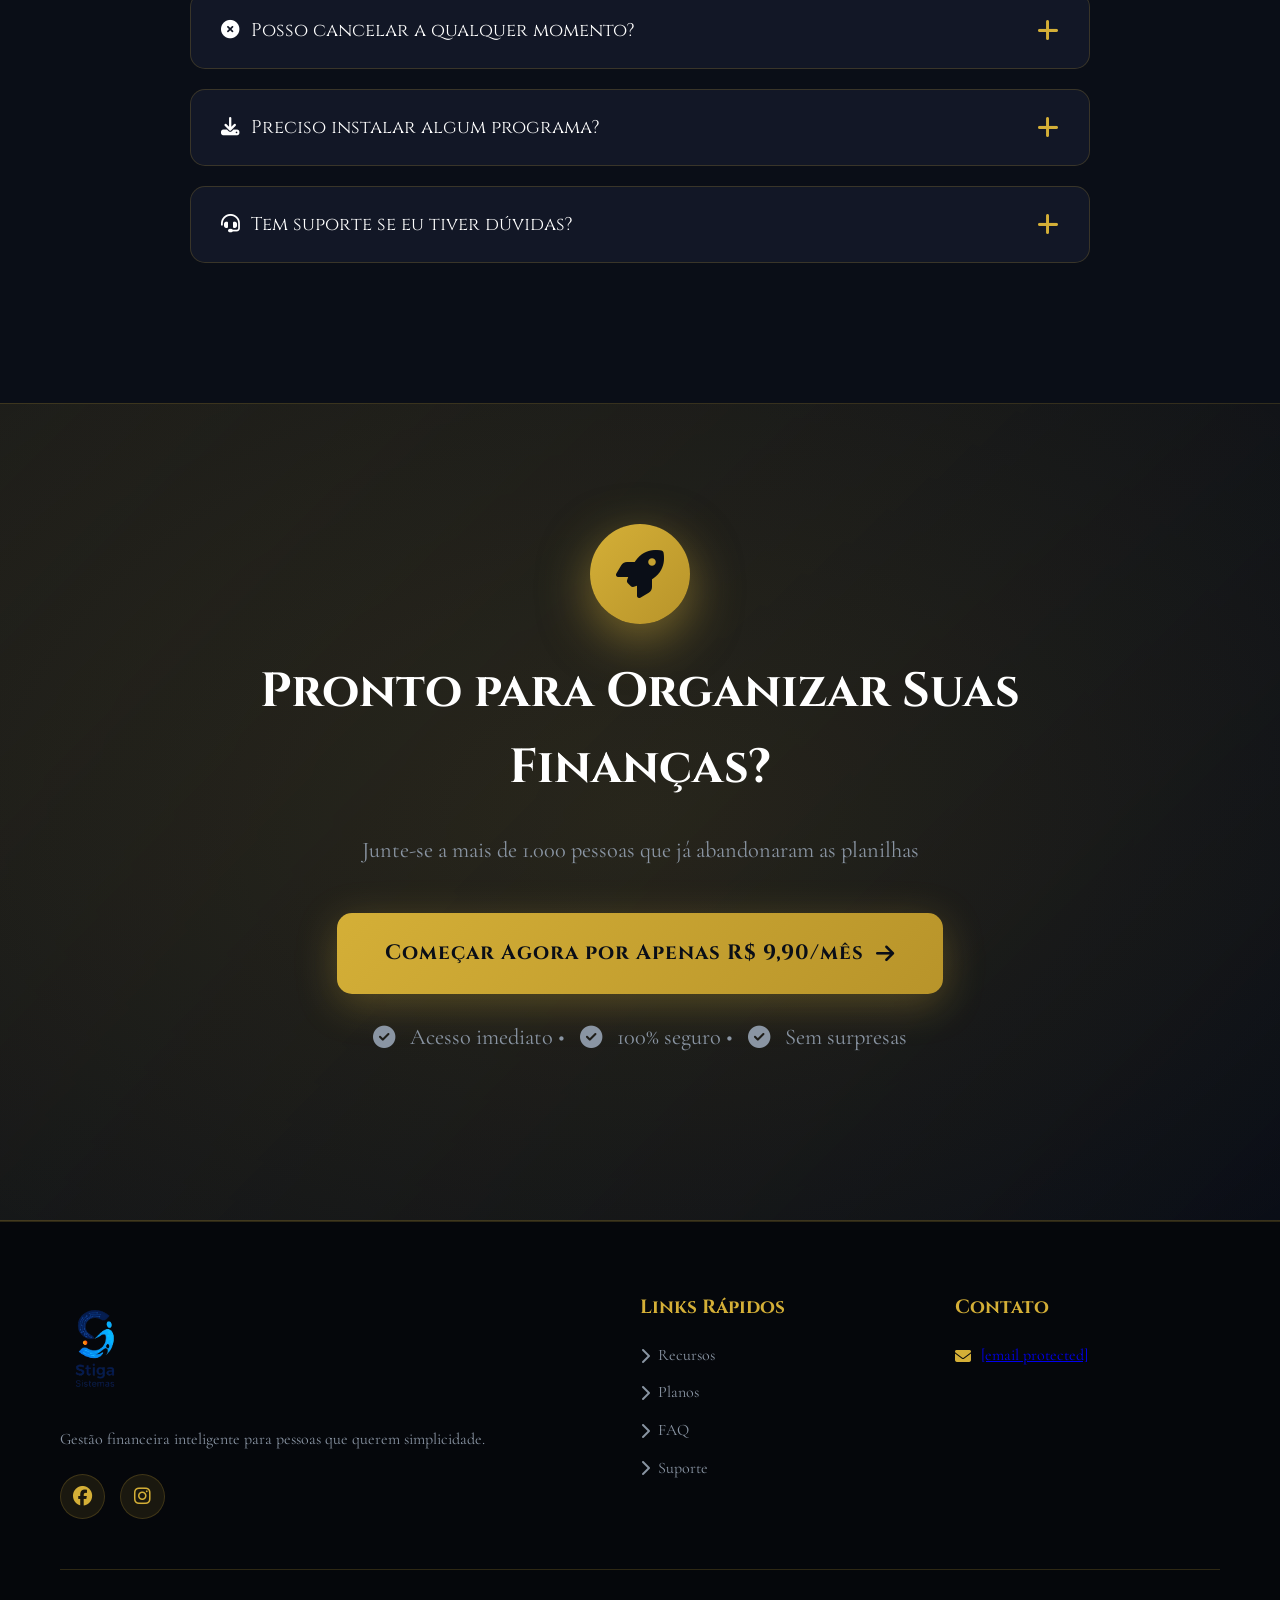
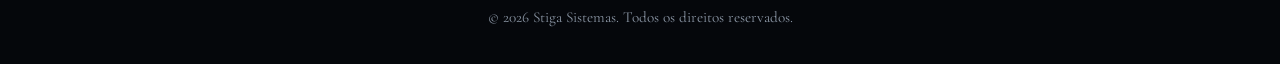
==== commit c16dc3a5: "fix: HTML truncado - scripts faltando" ====
--- a/landing-page-pro.html
+++ b/landing-page-pro.html
@@ -789,4 +789,25 @@
         </div>
     </footer>
 
-    <button class="s+    
+    <!-- SCROLL TO TOP -->
+    <button class="scroll-top" id="scrollTop" onclick="scrollToTop()">
+        <i class="fas fa-chevron-up"></i>
+    </button>
+
+    <!-- MOBILE MENU -->
+    <div class="mobile-menu" id="mobileMenu" style="display:none;">
+        <a href="#recursos" class="nav-link" onclick="toggleMobileMenu()">Recursos</a>
+        <a href="#planos" class="nav-link" onclick="toggleMobileMenu()">Planos</a>
+        <a href="#depoimentos" class="nav-link" onclick="toggleMobileMenu()">Depoimentos</a>
+        <a href="#faq" class="nav-link" onclick="toggleMobileMenu()">FAQ</a>
+        <a href="#planos" class="btn-cta glow-btn" onclick="toggleMobileMenu()">
+            <i class="fas fa-rocket"></i> Começar Agora
+        </a>
+    </div>
+
+    <!-- SCRIPTS -->
+    <script src="https://cdn.jsdelivr.net/npm/particles.js@2.0.0/particles.min.js"></script>
+    <script src="landing-page-pro.js"></script>
+</body>
+</html>
--- a/landing-page-pro.css
+++ b/landing-page-pro.css
@@ -163,13 +163,24 @@
    ================================================================ */
 .animate-on-scroll {
     opacity: 0;
-    transform: translateY(50px);
-    transition: opacity 0.8s ease, transform 0.8s ease;
+    transform: translateY(30px);
+    transition: opacity 0.7s ease, transform 0.7s ease;
+    /* Fallback CSS puro: se JS não rodar, revelar após 2s */
+    animation: revealFallback 0.01s 2s forwards;
+}
+
+@keyframes revealFallback {
+    to {
+        opacity: 1;
+        transform: translateY(0);
+    }
 }
 
 .animate-on-scroll.animated {
-    opacity: 1;
-    transform: translateY(0);
+    opacity: 1 !important;
+    transform: translateY(0) !important;
+    visibility: visible !important;
+    animation: none !important;
 }
 
 /* ================================================================
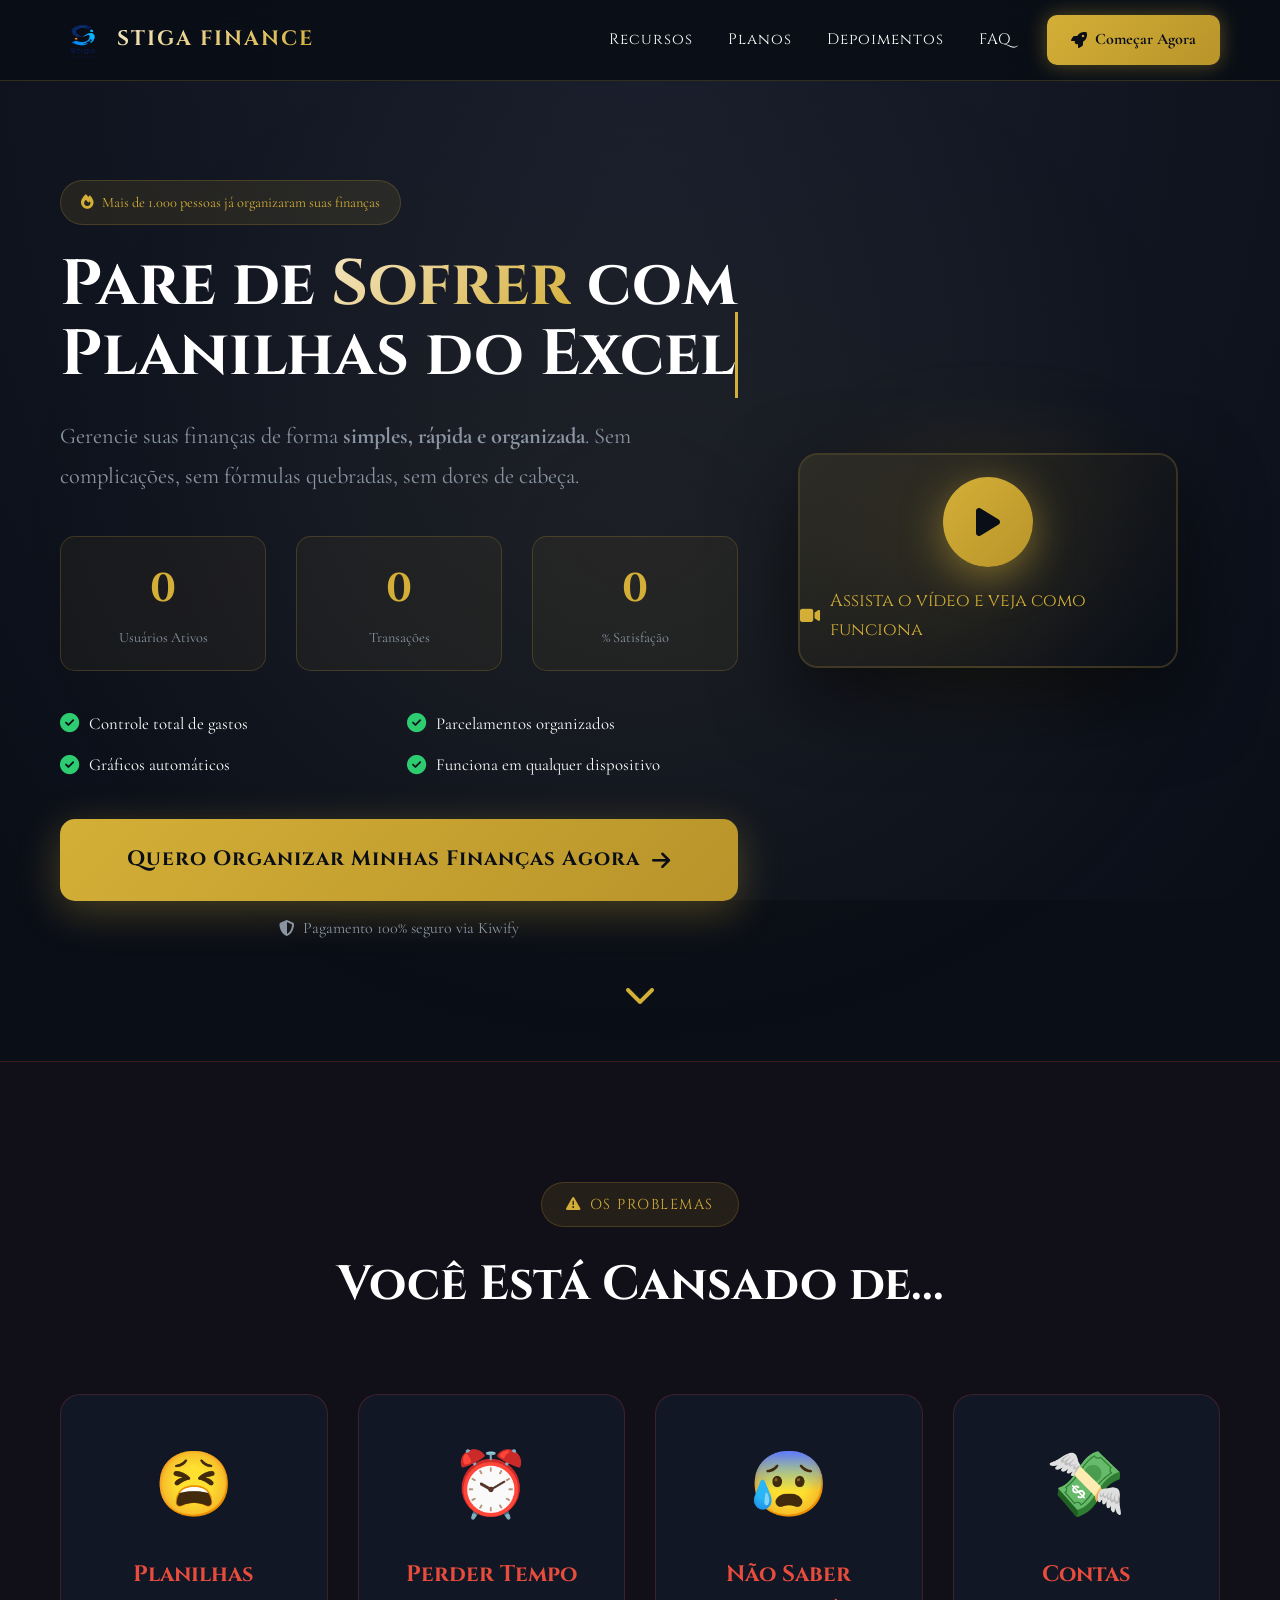
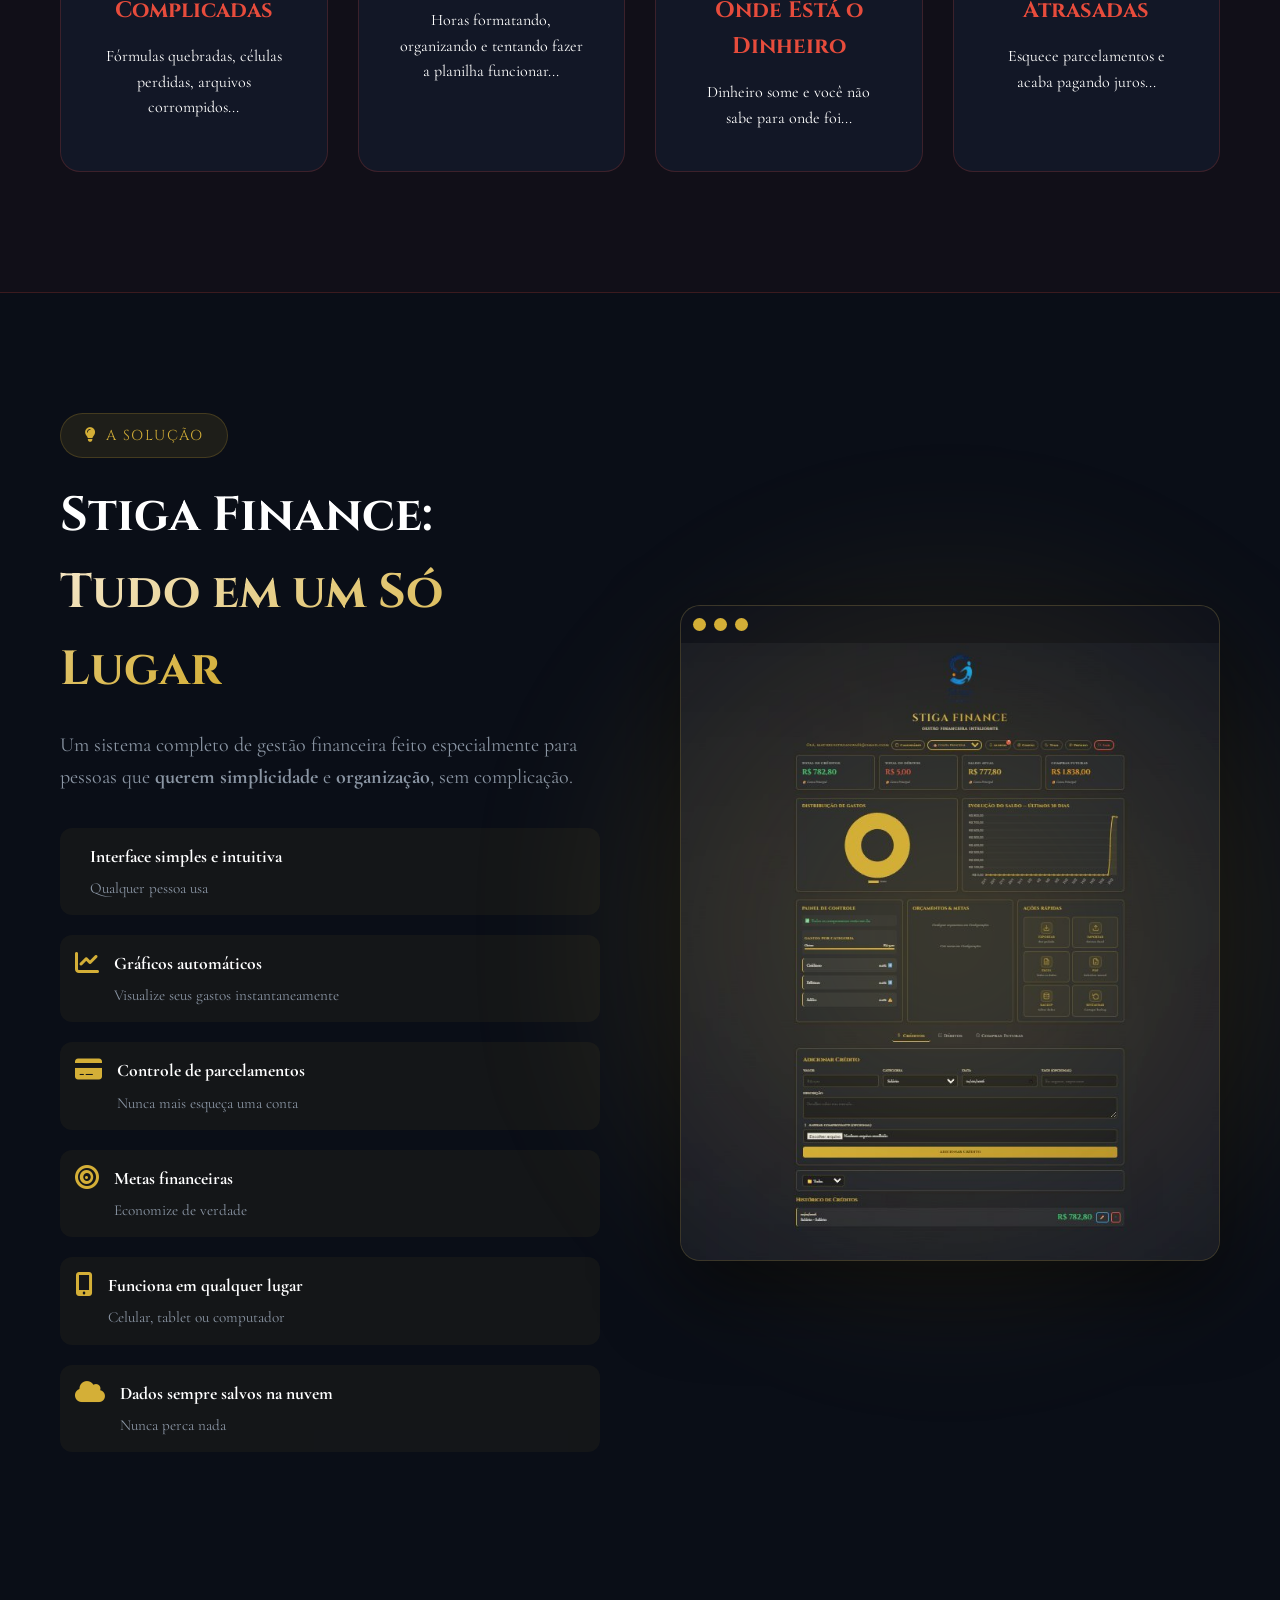
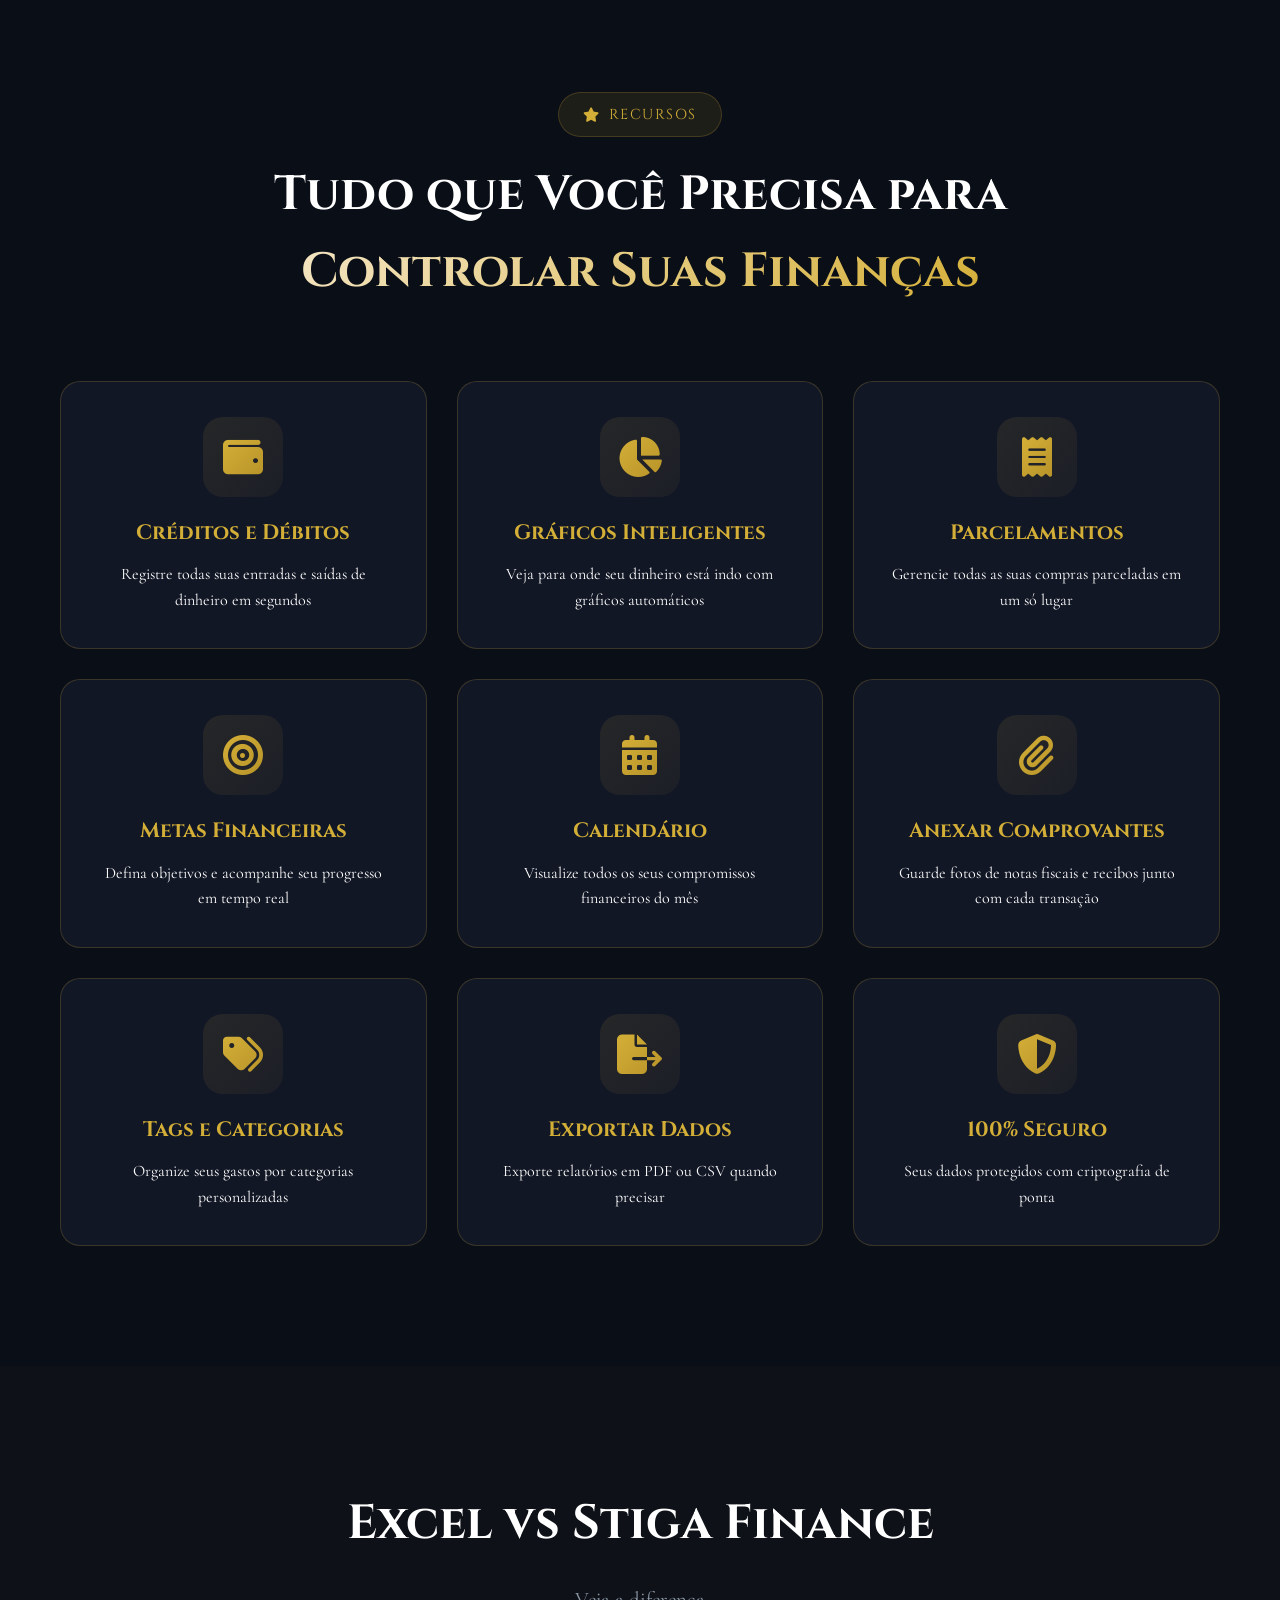
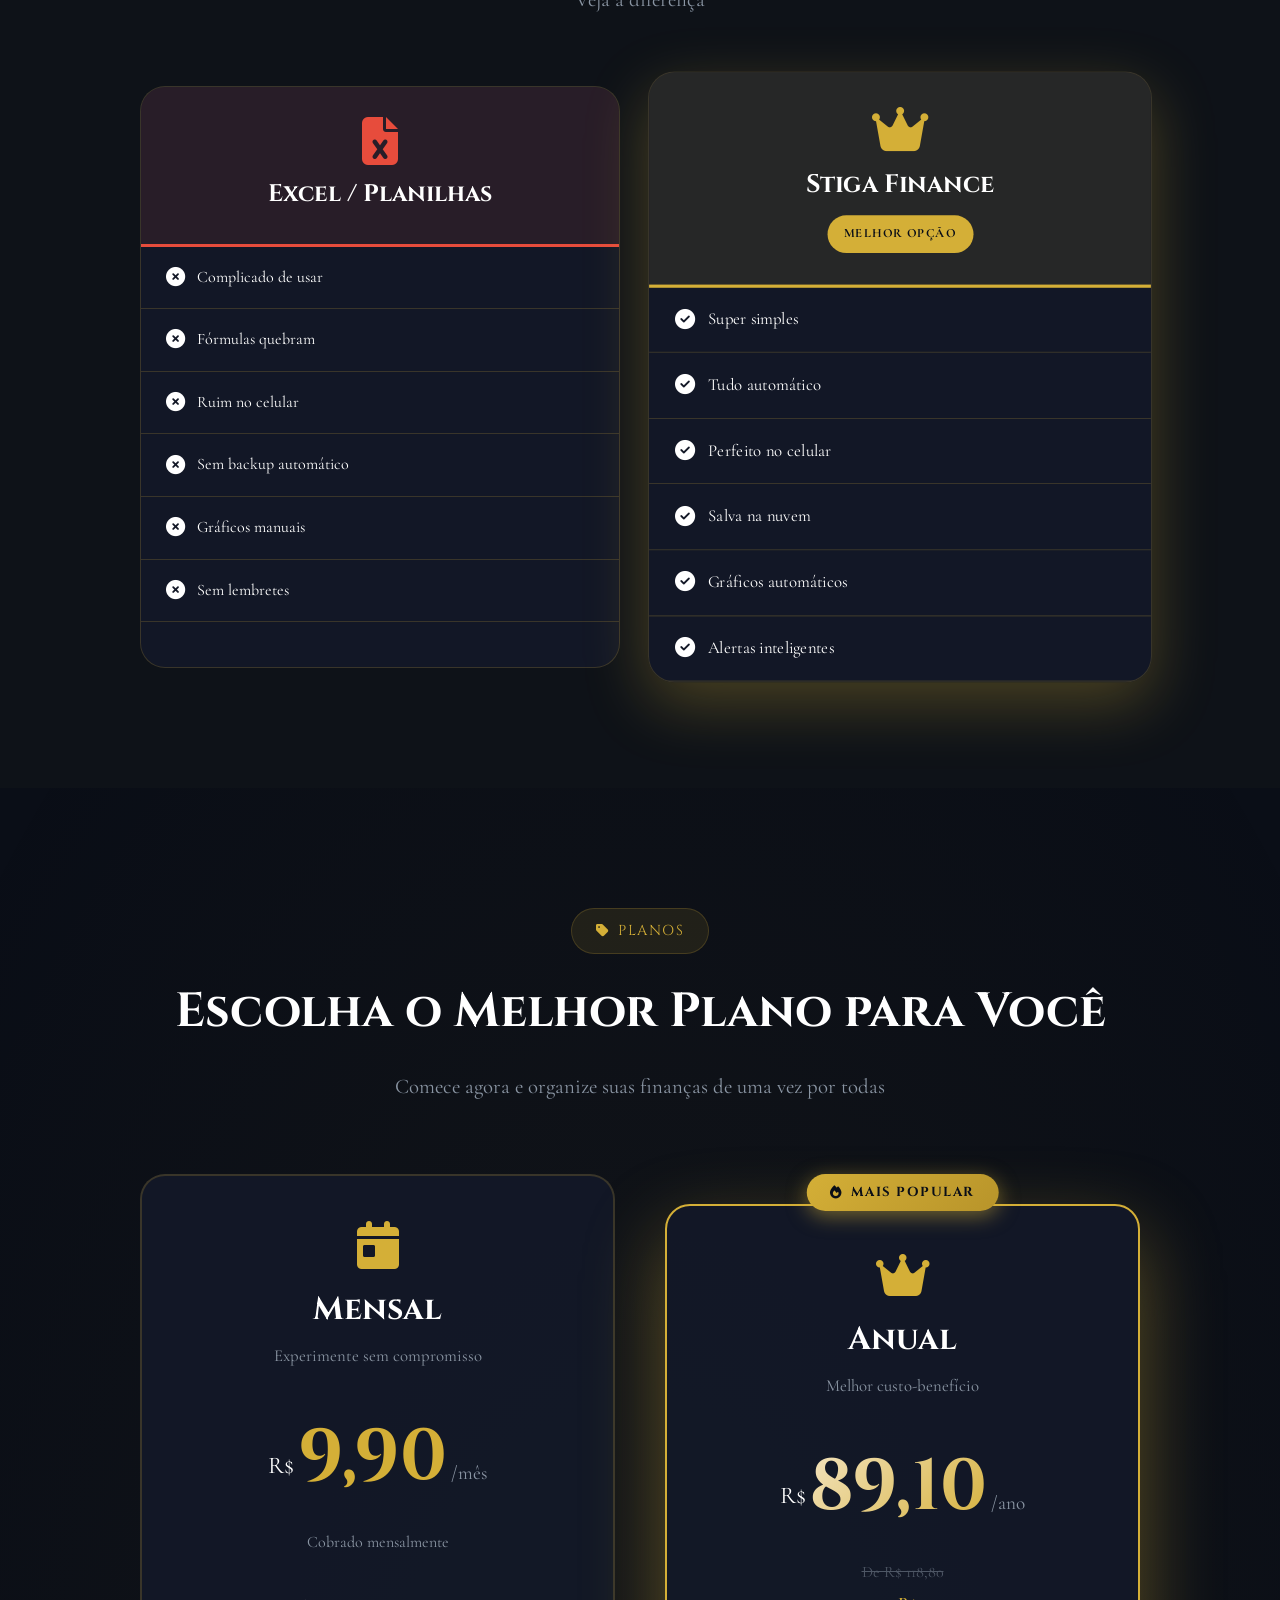
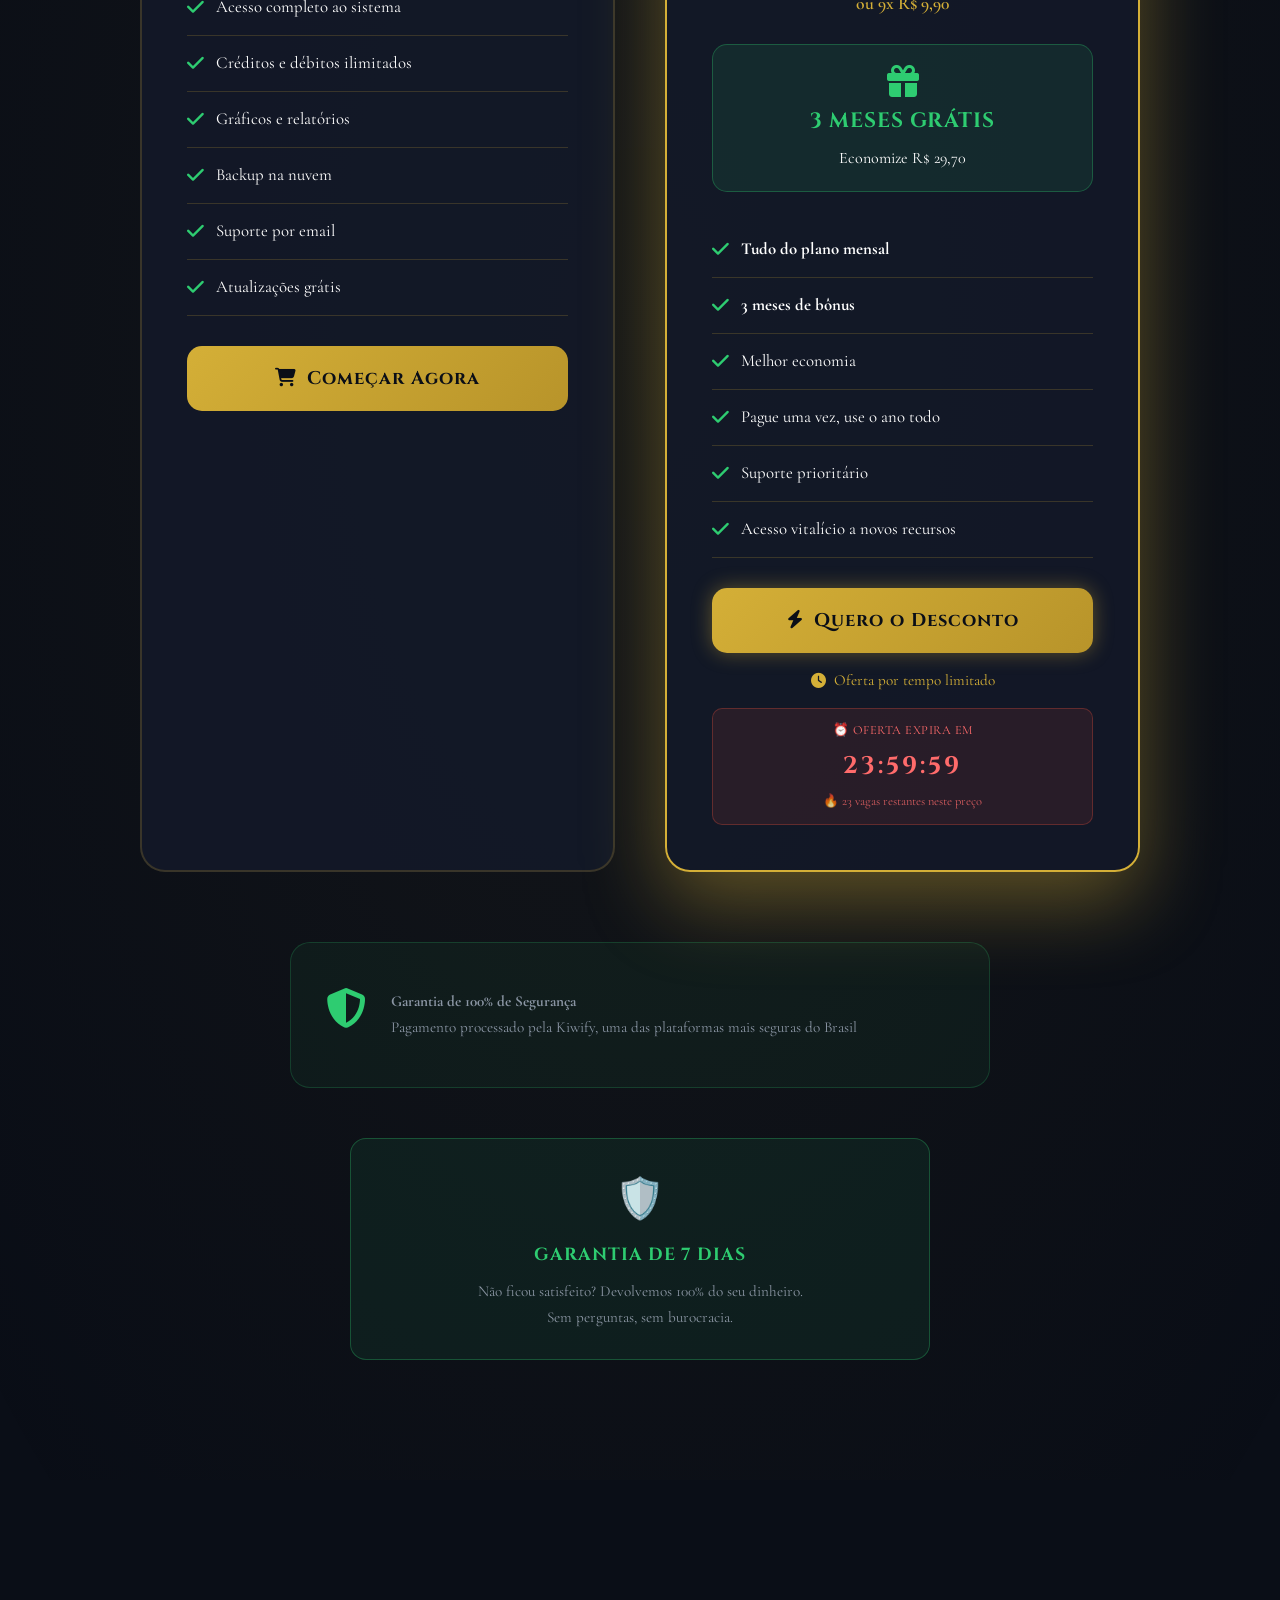
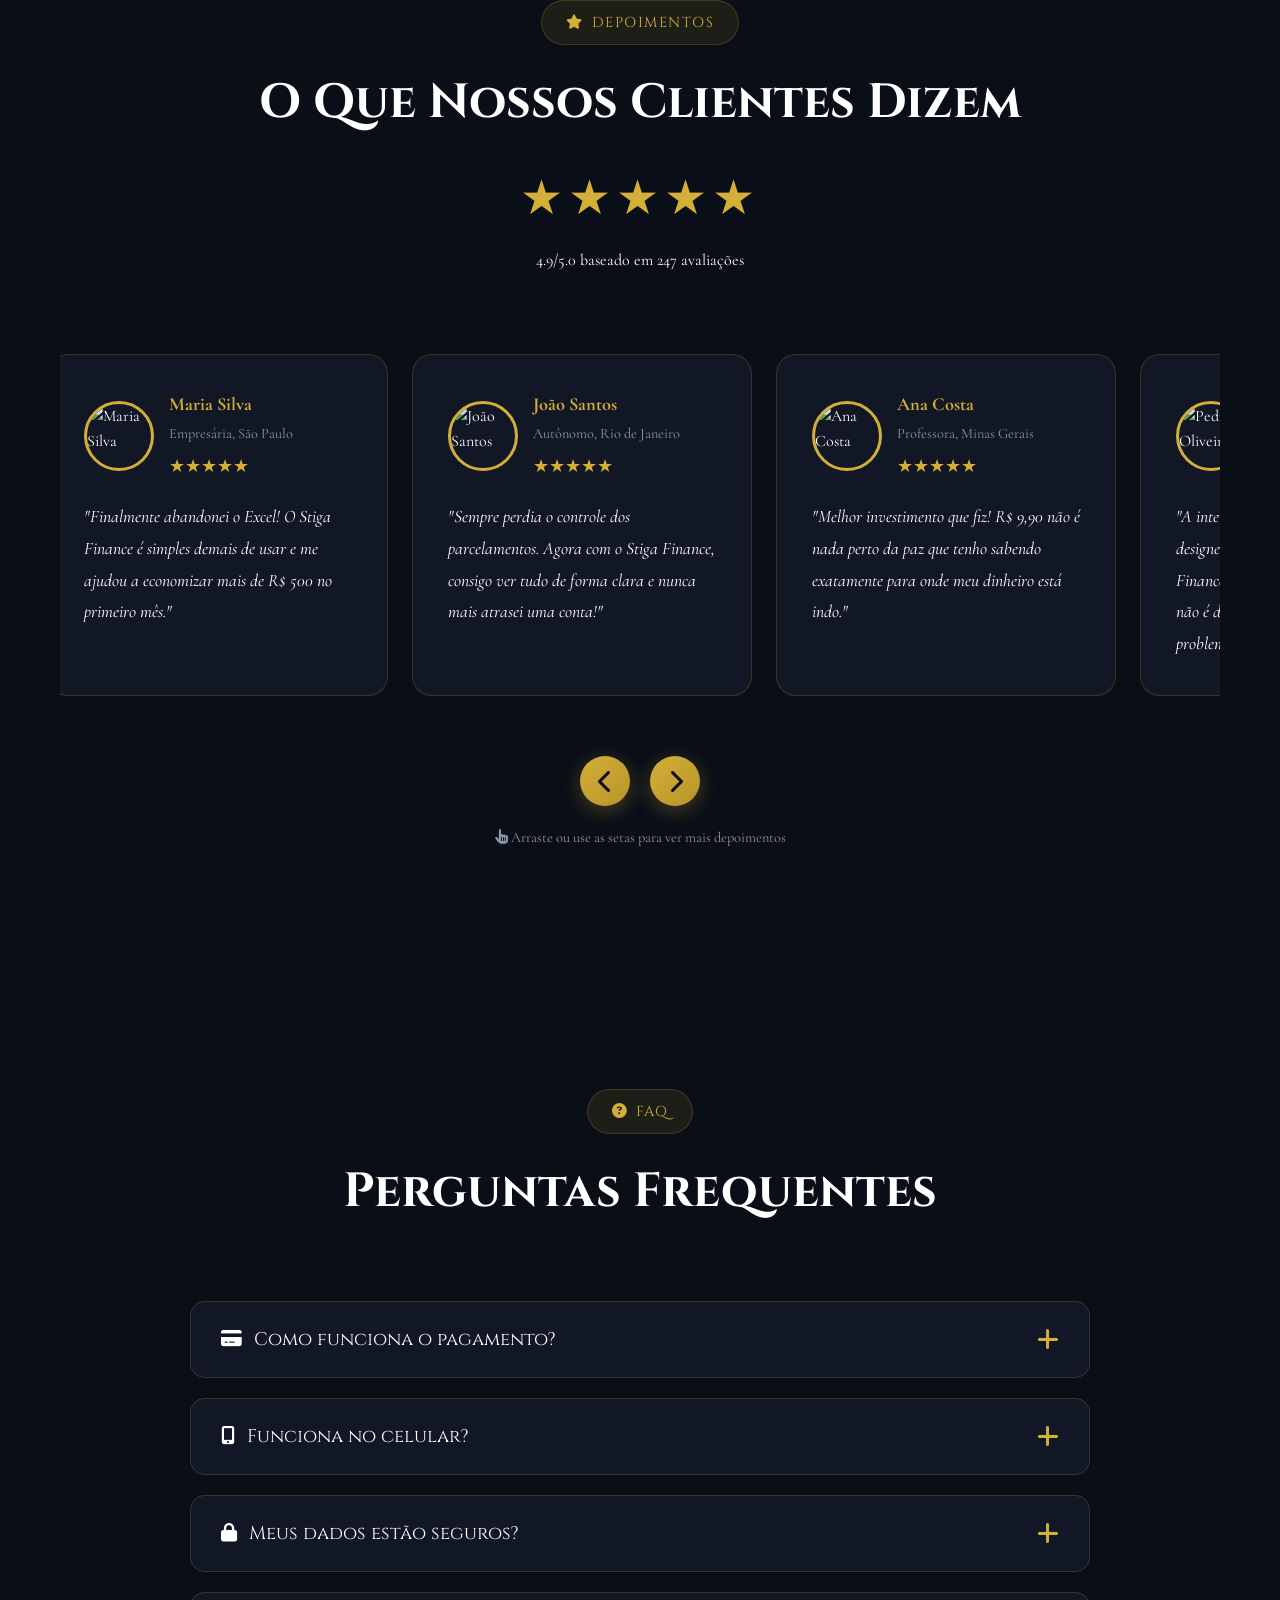
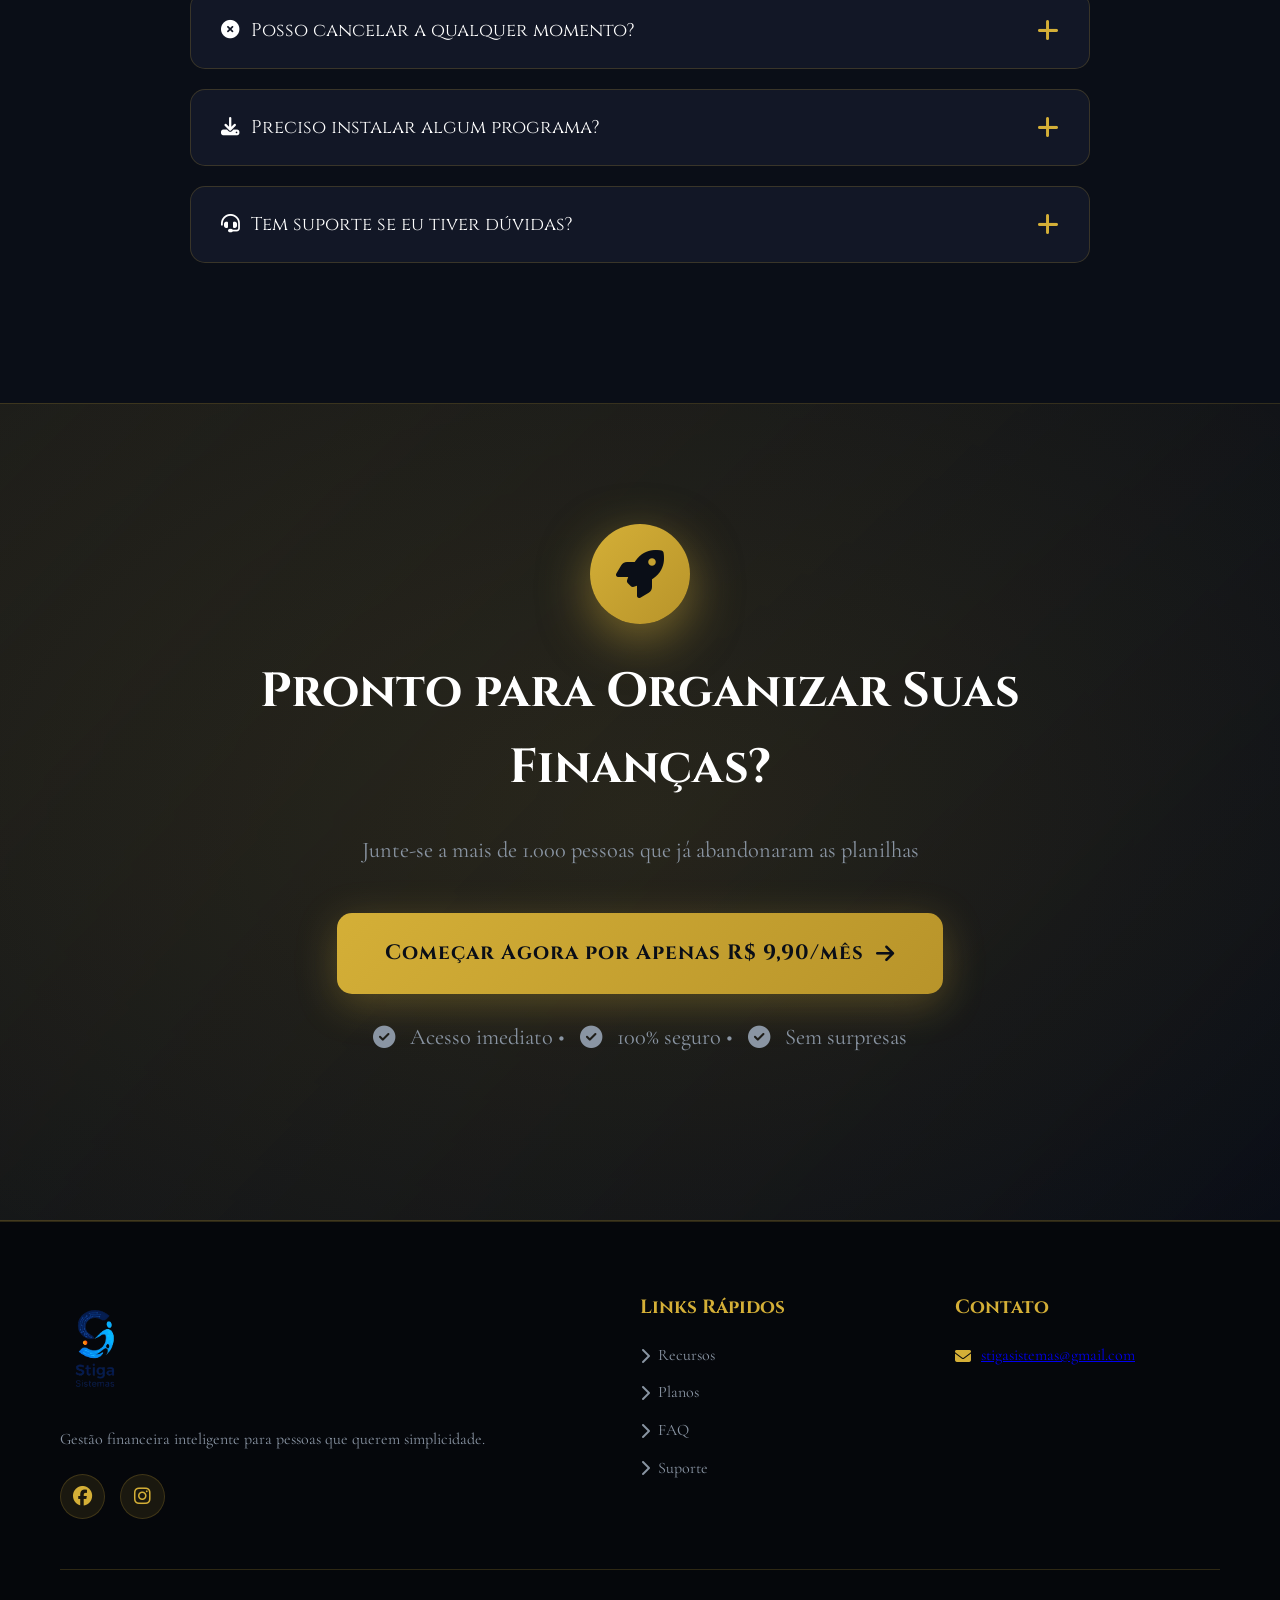
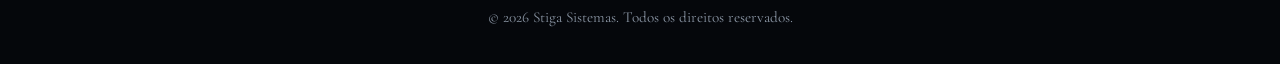
==== commit fabe1d1d: "fix: email correto + snap carousel ao soltar" ====
--- a/landing-page-pro.html
+++ b/landing-page-pro.html
@@ -730,7 +730,7 @@
                         <i class="fas fa-plus faq-icon"></i>
                     </button>
                     <div class="faq-answer">
-                        <p>Sim! Oferecemos suporte por email (<a href="/cdn-cgi/l/email-protection" class="__cf_email__" data-cfemail="7b080f121c1a0812080f1e161a083b1c161a121755181416">[email&#160;protected]</a>). No plano anual, você tem suporte prioritário.</p>
+                        <p>Sim! Oferecemos suporte por email (<a href="mailto:stigasistemas@gmail.com">stigasistemas@gmail.com</a>). No plano anual, você tem suporte prioritário.</p>
                     </div>
                 </div>
             </div>
@@ -777,11 +777,11 @@
                     <a href="#recursos"><i class="fas fa-chevron-right"></i> Recursos</a>
                     <a href="#planos"><i class="fas fa-chevron-right"></i> Planos</a>
                     <a href="#faq"><i class="fas fa-chevron-right"></i> FAQ</a>
-                    <a href="/cdn-cgi/l/email-protection#1a696e737d7b6973696e7f777b695a7d777b737634797577"><i class="fas fa-chevron-right"></i> Suporte</a>
+                    <a href="mailto:stigasistemas@gmail.com"><i class="fas fa-chevron-right"></i> Suporte</a>
                 </div>
                 <div class="footer-contact">
                     <h4>Contato</h4>
-                    <p><i class="fas fa-envelope"></i> <a href="/cdn-cgi/l/email-protection" class="__cf_email__" data-cfemail="40333429272133293334252d213300272d21292c6e232f2d">[email&#160;protected]</a></p>
+                    <p><i class="fas fa-envelope"></i> <a href="mailto:stigasistemas@gmail.com">stigasistemas@gmail.com</a></p>
                 </div>
             </div>
             <div class="footer-bottom">
@@ -789,25 +789,4 @@
         </div>
     </footer>
 
-    
-    <!-- SCROLL TO TOP -->
-    <button class="scroll-top" id="scrollTop" onclick="scrollToTop()">
-        <i class="fas fa-chevron-up"></i>
-    </button>
-
-    <!-- MOBILE MENU -->
-    <div class="mobile-menu" id="mobileMenu" style="display:none;">
-        <a href="#recursos" class="nav-link" onclick="toggleMobileMenu()">Recursos</a>
-        <a href="#planos" class="nav-link" onclick="toggleMobileMenu()">Planos</a>
-        <a href="#depoimentos" class="nav-link" onclick="toggleMobileMenu()">Depoimentos</a>
-        <a href="#faq" class="nav-link" onclick="toggleMobileMenu()">FAQ</a>
-        <a href="#planos" class="btn-cta glow-btn" onclick="toggleMobileMenu()">
-            <i class="fas fa-rocket"></i> Começar Agora
-        </a>
-    </div>
-
-    <!-- SCRIPTS -->
-    <script src="https://cdn.jsdelivr.net/npm/particles.js@2.0.0/particles.min.js"></script>
-    <script src="landing-page-pro.js"></script>
-</body>
-</html>+    <button class="s
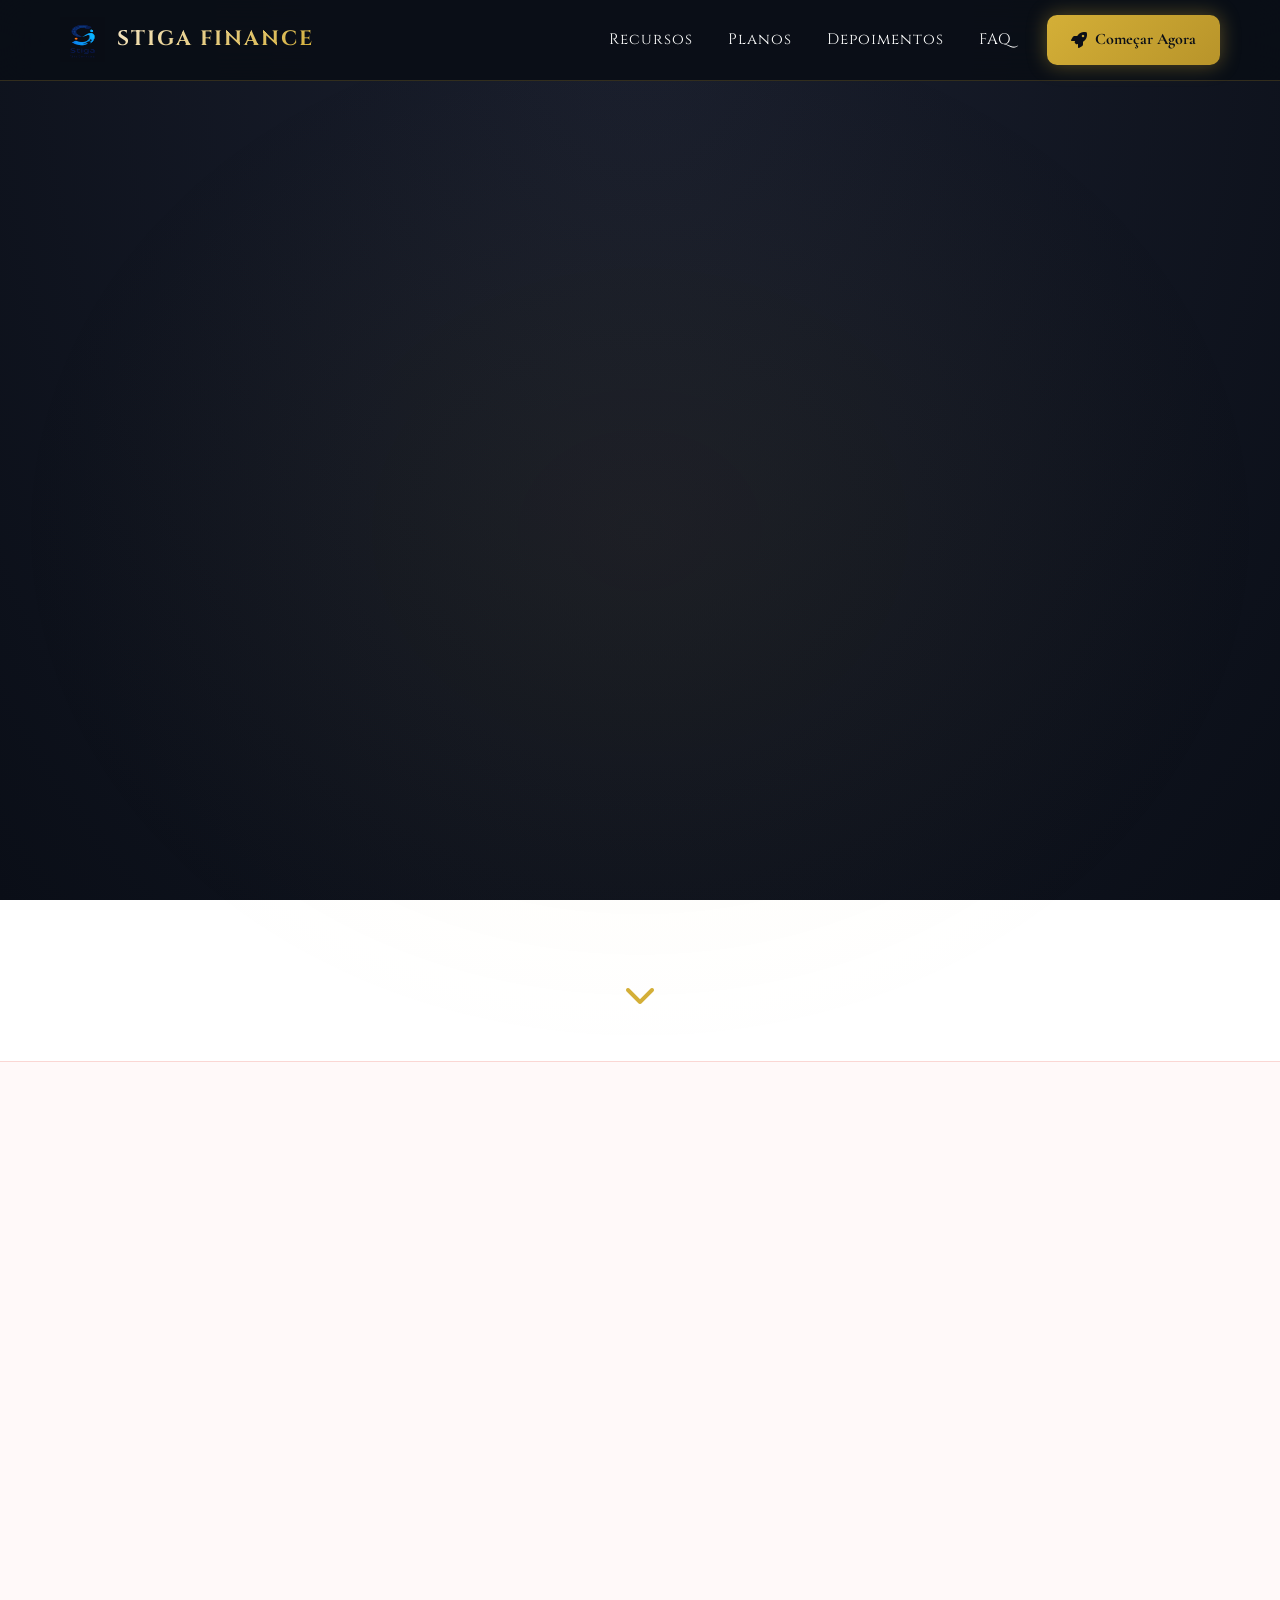
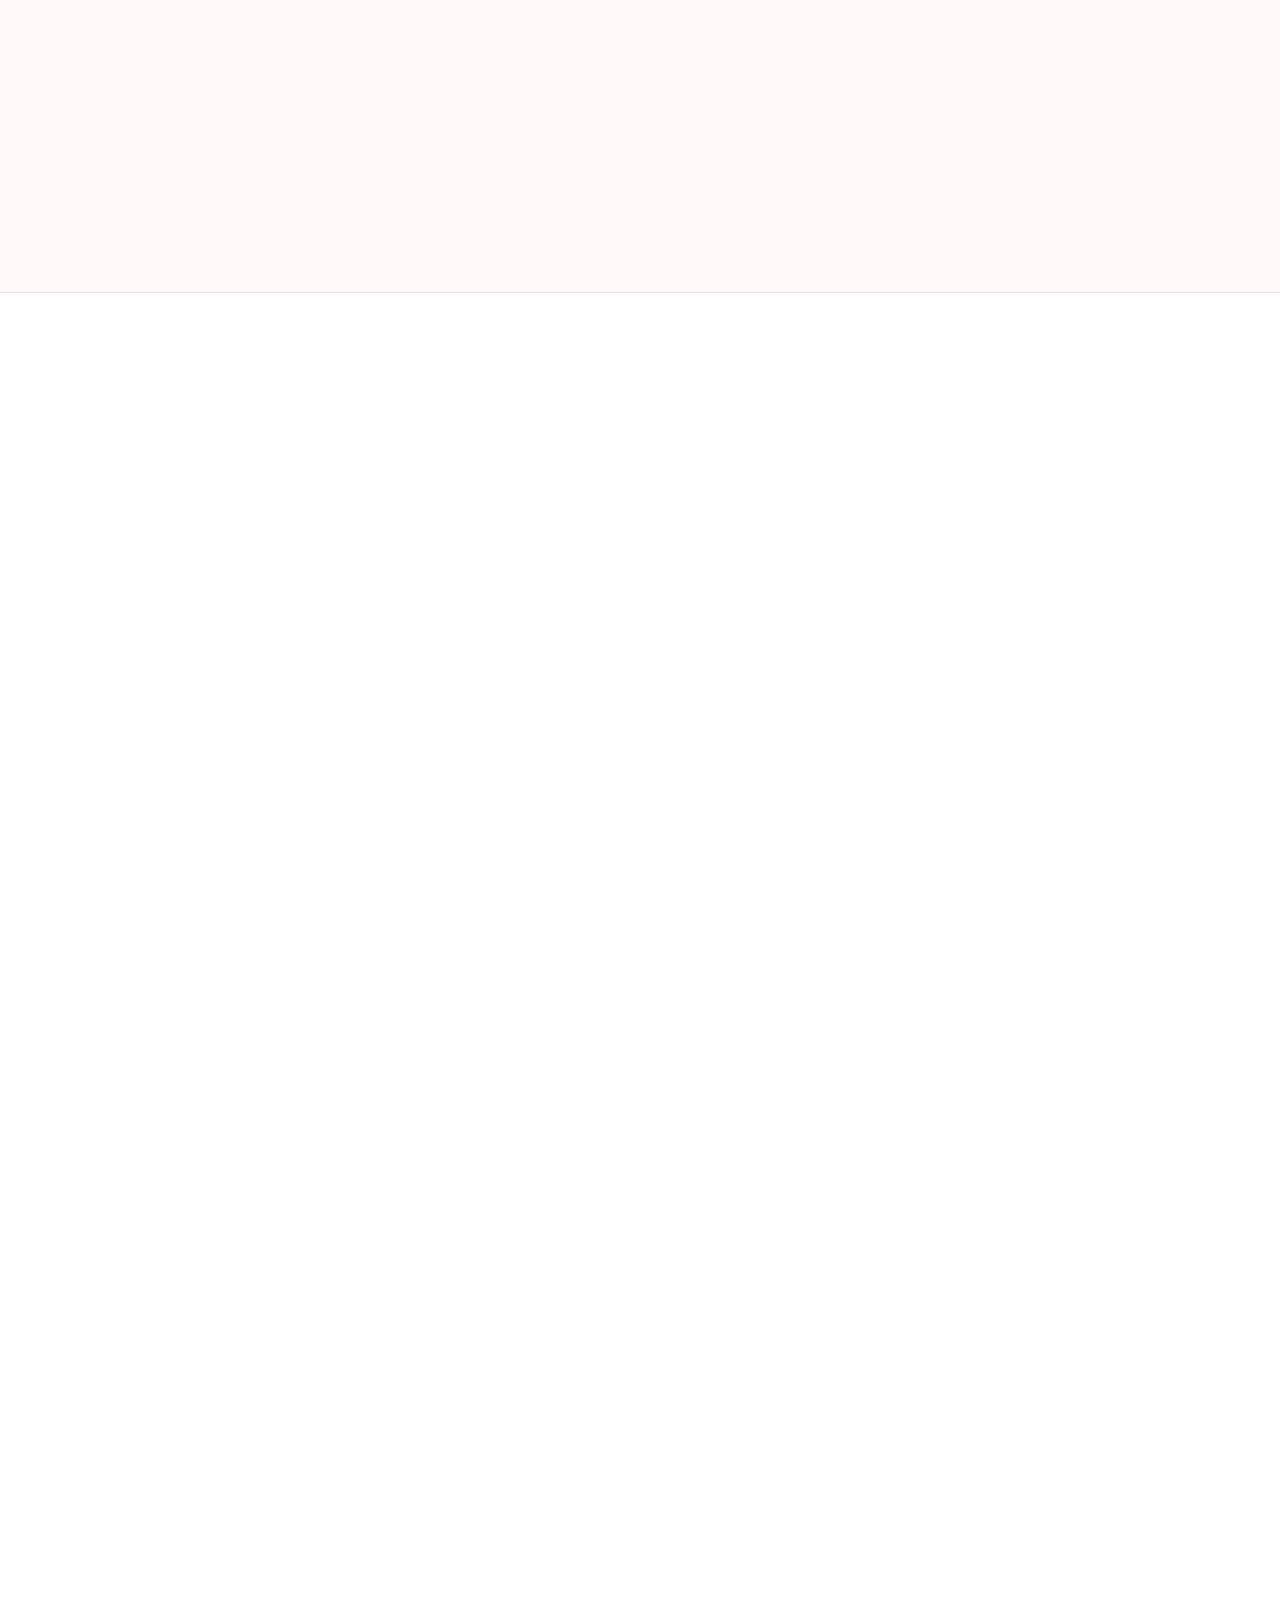
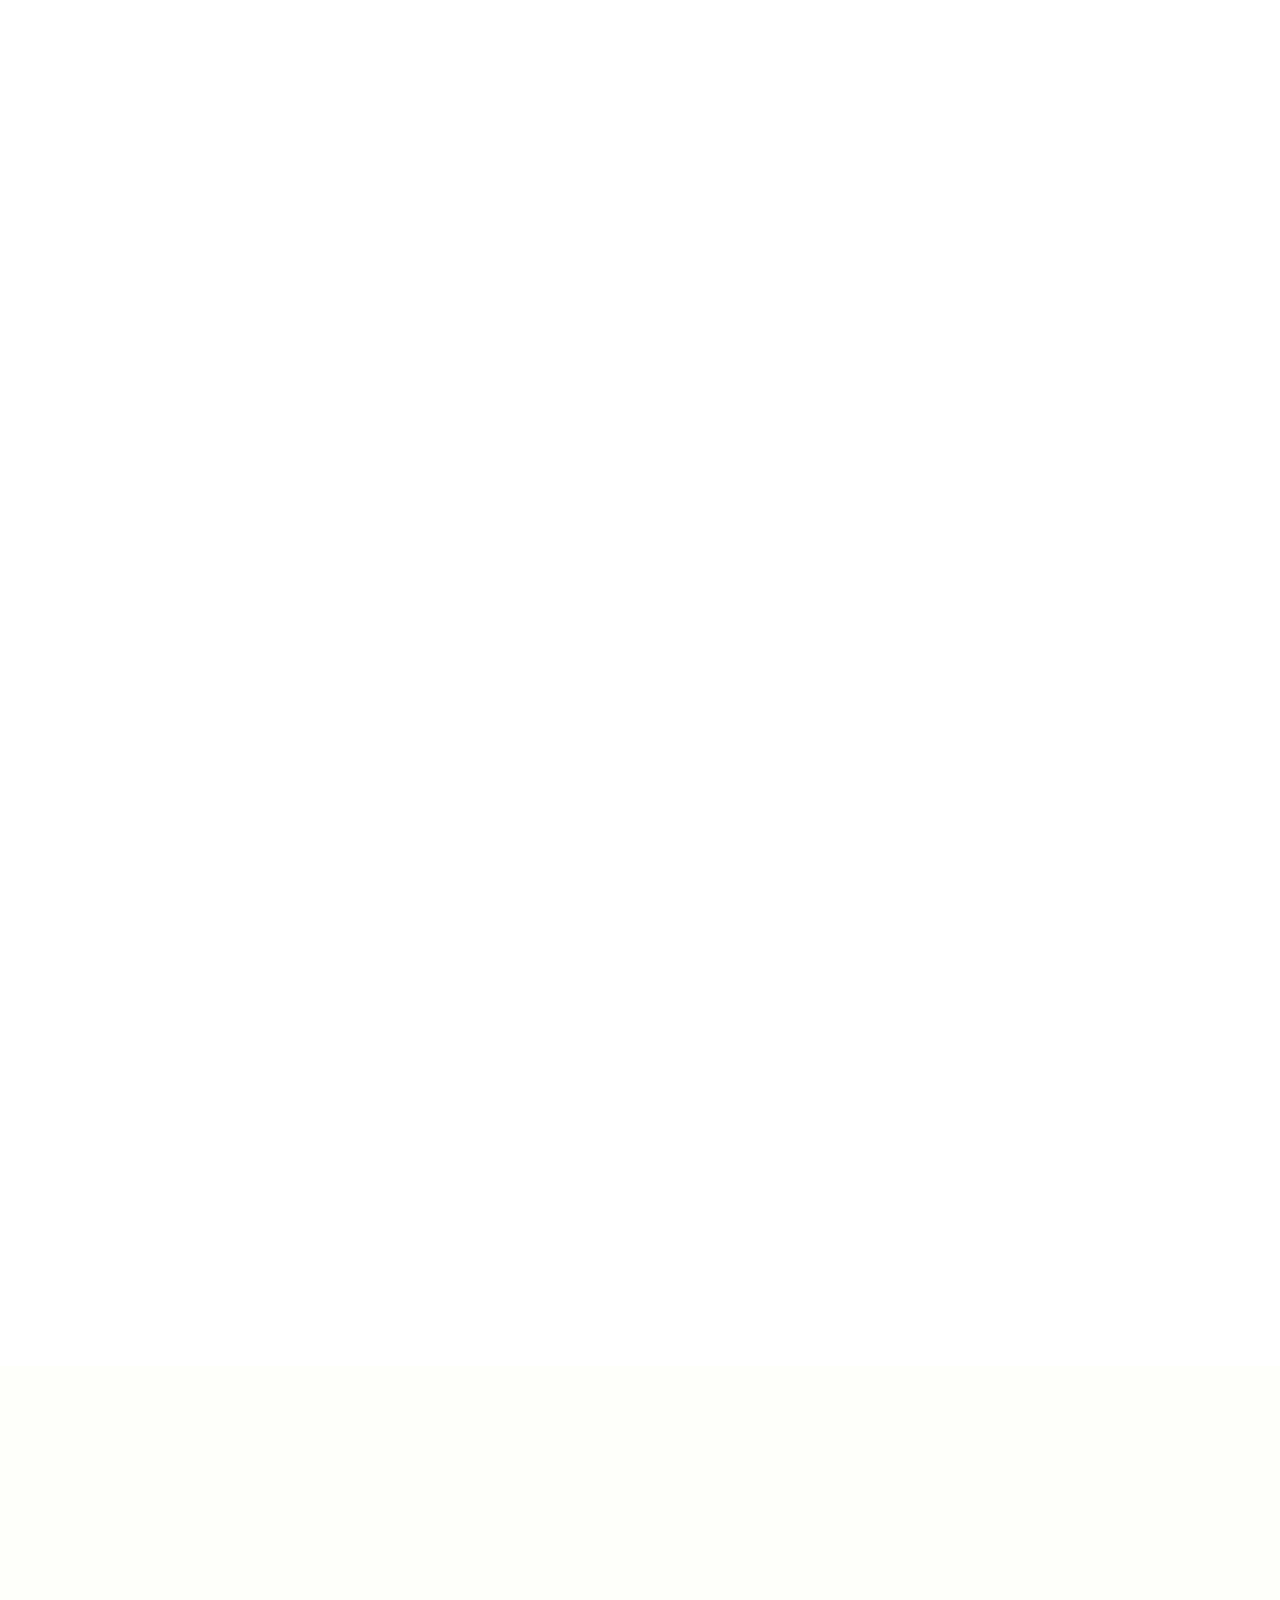
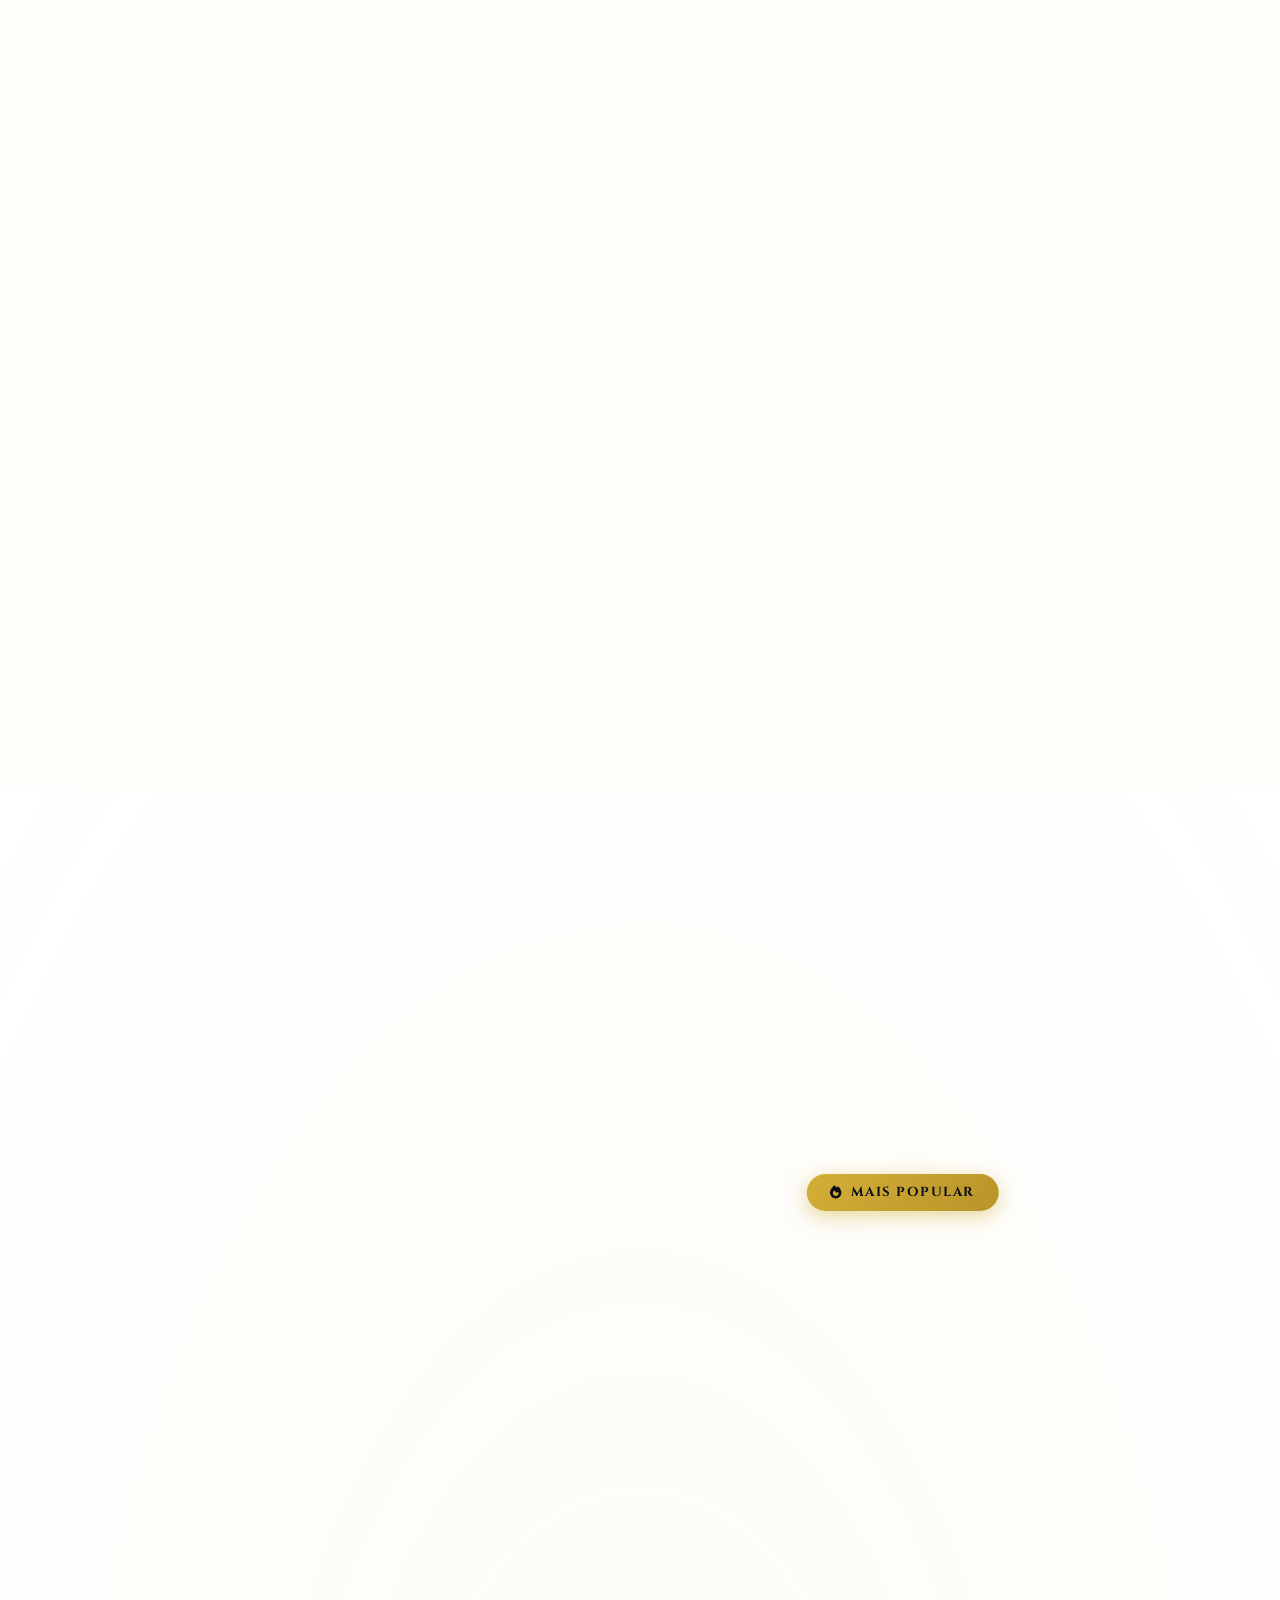
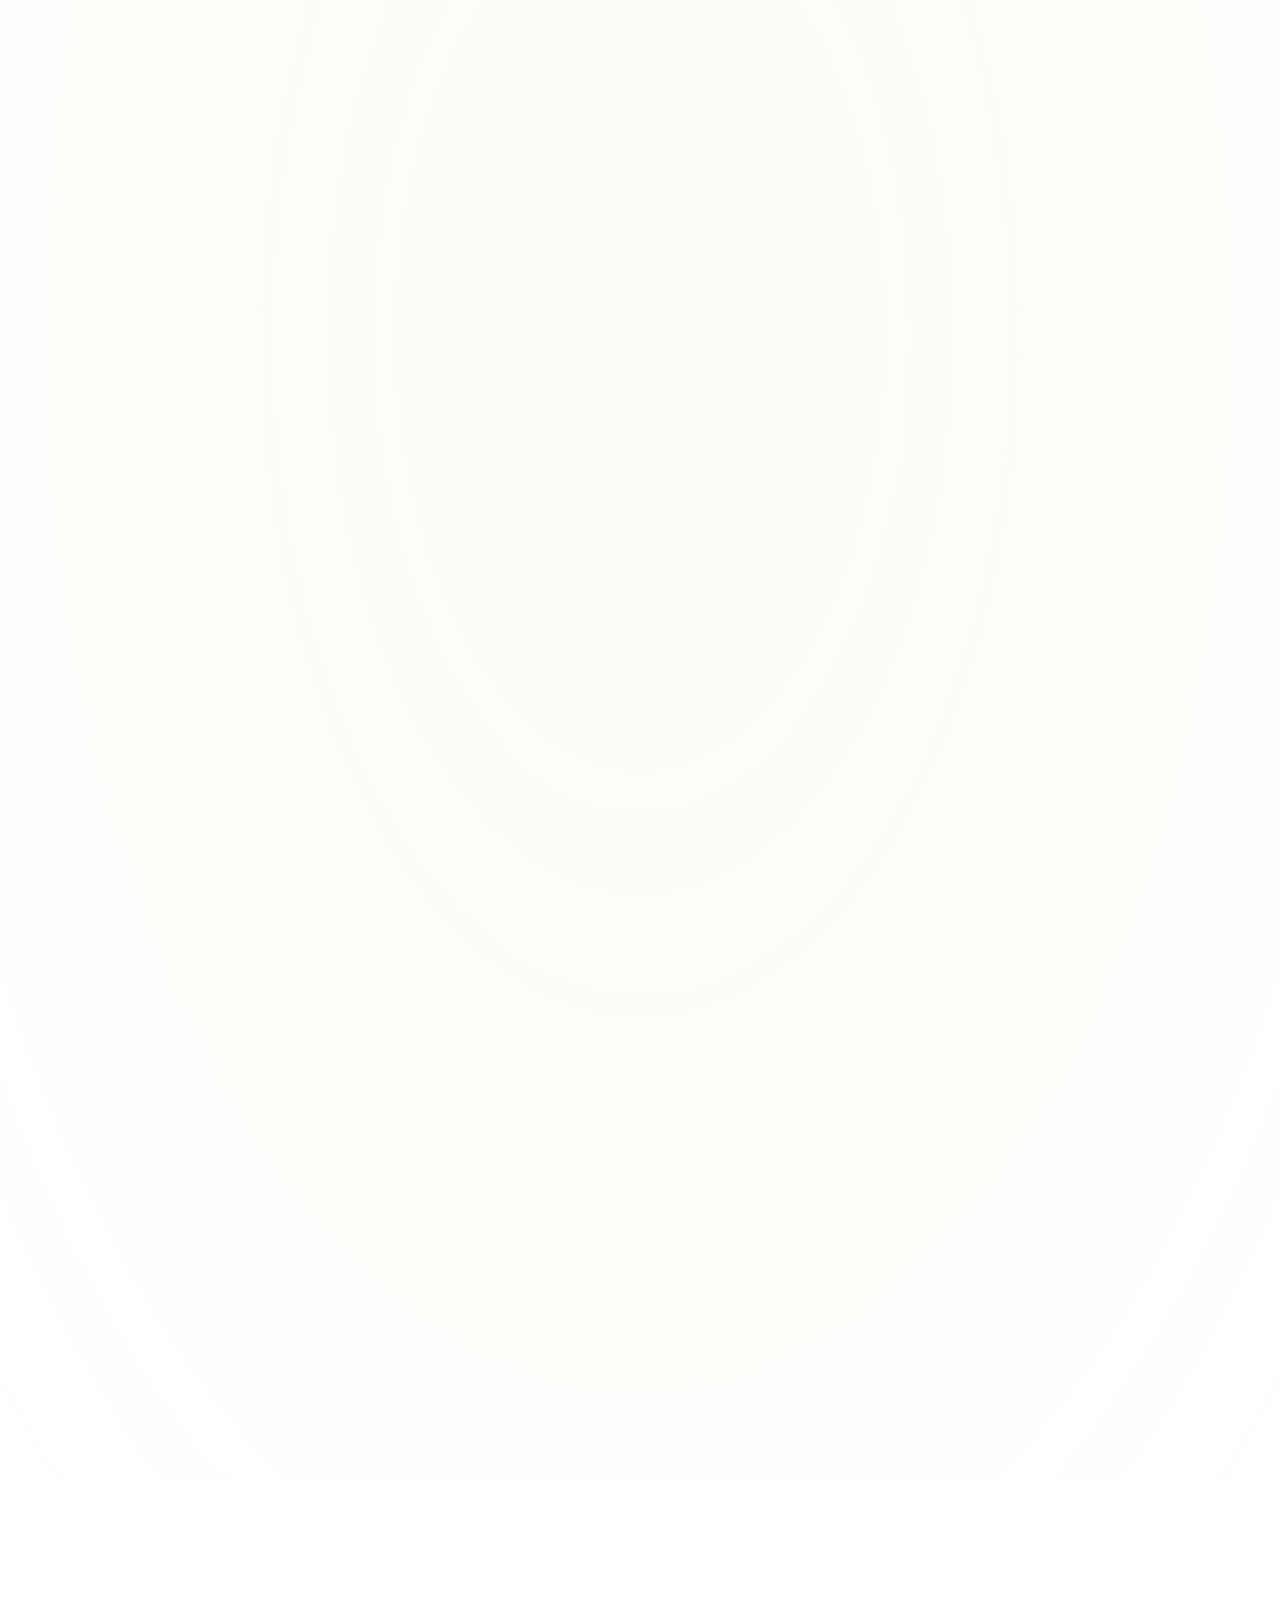
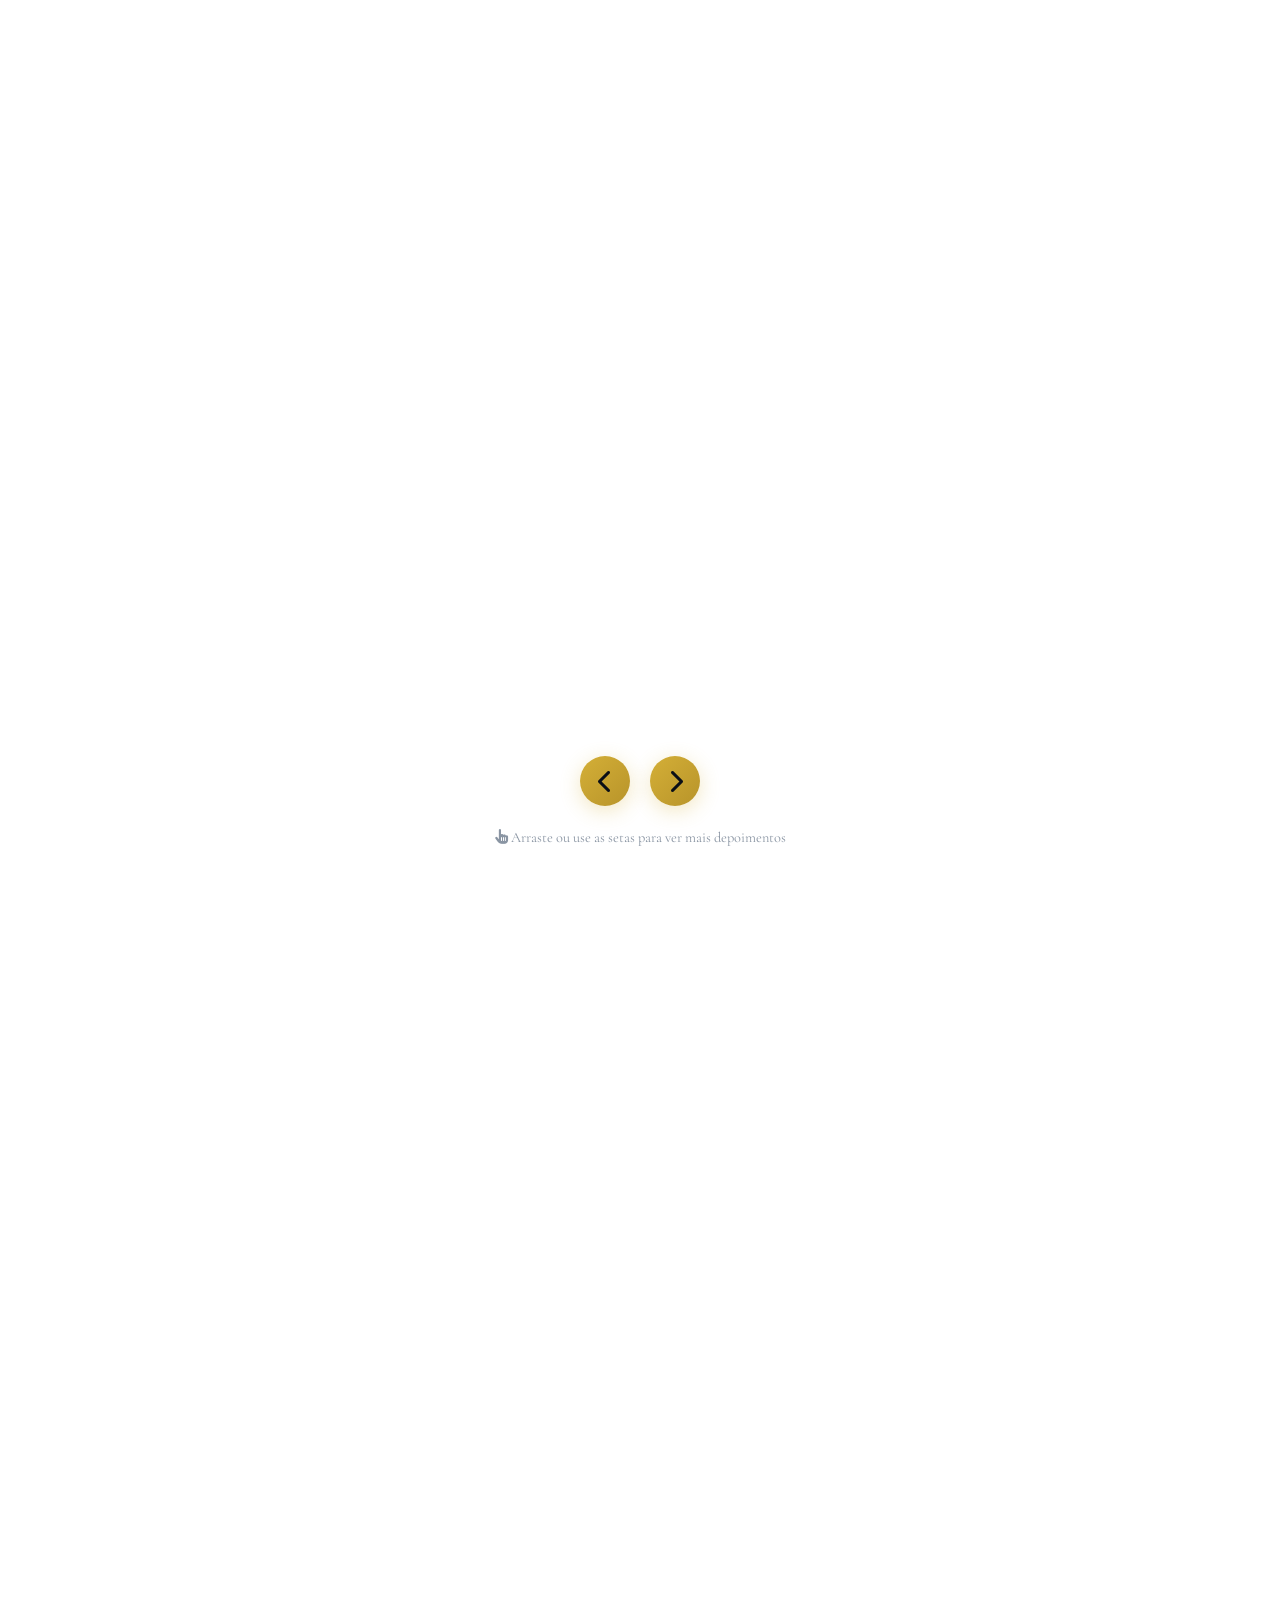
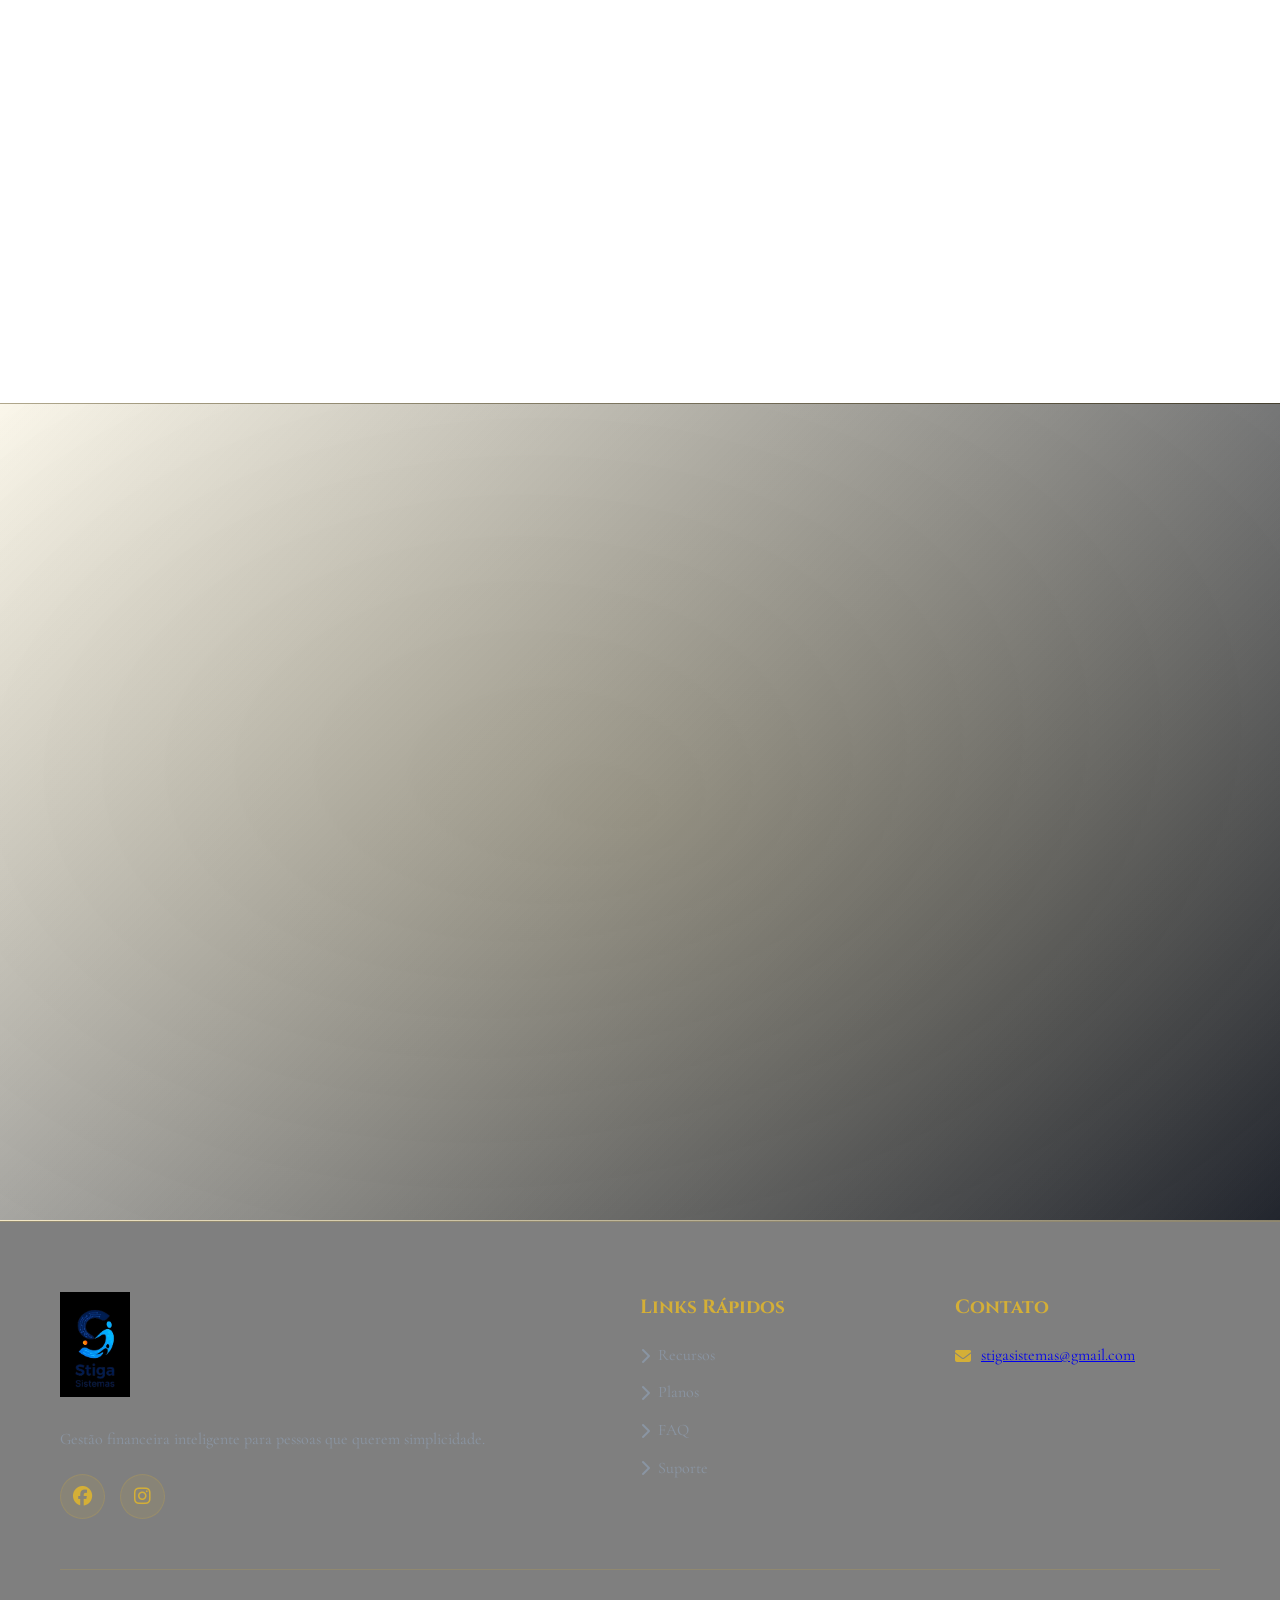
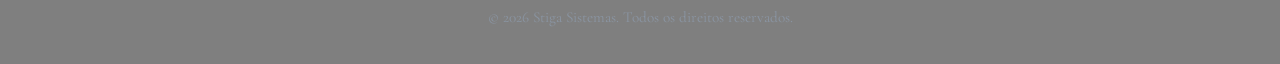
==== commit dae138c9: "fix: fundo restaurado + scripts HTML + animacoes" ====
--- a/landing-page-pro.html
+++ b/landing-page-pro.html
@@ -789,4 +789,25 @@
         </div>
     </footer>
 
-    <button class="s+    
+    <!-- SCROLL TO TOP -->
+    <button class="scroll-top" id="scrollTop" onclick="scrollToTop()">
+        <i class="fas fa-chevron-up"></i>
+    </button>
+
+    <!-- MOBILE MENU -->
+    <div class="mobile-menu" id="mobileMenu" style="display:none;">
+        <a href="#recursos" class="nav-link" onclick="toggleMobileMenu()">Recursos</a>
+        <a href="#planos" class="nav-link" onclick="toggleMobileMenu()">Planos</a>
+        <a href="#depoimentos" class="nav-link" onclick="toggleMobileMenu()">Depoimentos</a>
+        <a href="#faq" class="nav-link" onclick="toggleMobileMenu()">FAQ</a>
+        <a href="#planos" class="btn-cta glow-btn" onclick="toggleMobileMenu()">
+            <i class="fas fa-rocket"></i> Começar Agora
+        </a>
+    </div>
+
+    <!-- SCRIPTS -->
+    <script src="https://cdn.jsdelivr.net/npm/particles.js@2.0.0/particles.min.js"></script>
+    <script src="landing-page-pro.js"></script>
+</body>
+</html>
--- a/landing-page-pro.css
+++ b/landing-page-pro.css
@@ -35,7 +35,8 @@
 
 body {
     font-family: 'Cormorant Garamond', serif;
-    background: #0A0E17;
+    background: radial-gradient(ellipse at top, #1a1f2e 0%, #0a0e17 100%);
+    background-attachment: fixed;
     color: var(--text);
     line-height: 1.6;
     overflow-x: hidden;
@@ -57,7 +58,8 @@
     top: 0;
     left: 0;
     z-index: -1;
-    background: radial-gradient(ellipse at top, #1a1f2e 0%, #0a0e17 100%);
+    /* Fundo já está no body - particles.js adiciona as partículas animadas por cima */
+    background: transparent;
 }
 
 /* ================================================================
@@ -164,23 +166,13 @@
 .animate-on-scroll {
     opacity: 0;
     transform: translateY(30px);
-    transition: opacity 0.7s ease, transform 0.7s ease;
-    /* Fallback CSS puro: se JS não rodar, revelar após 2s */
-    animation: revealFallback 0.01s 2s forwards;
-}
-
-@keyframes revealFallback {
-    to {
-        opacity: 1;
-        transform: translateY(0);
-    }
+    transition: opacity 0.6s ease, transform 0.6s ease;
 }
 
 .animate-on-scroll.animated {
     opacity: 1 !important;
     transform: translateY(0) !important;
     visibility: visible !important;
-    animation: none !important;
 }
 
 /* ================================================================
